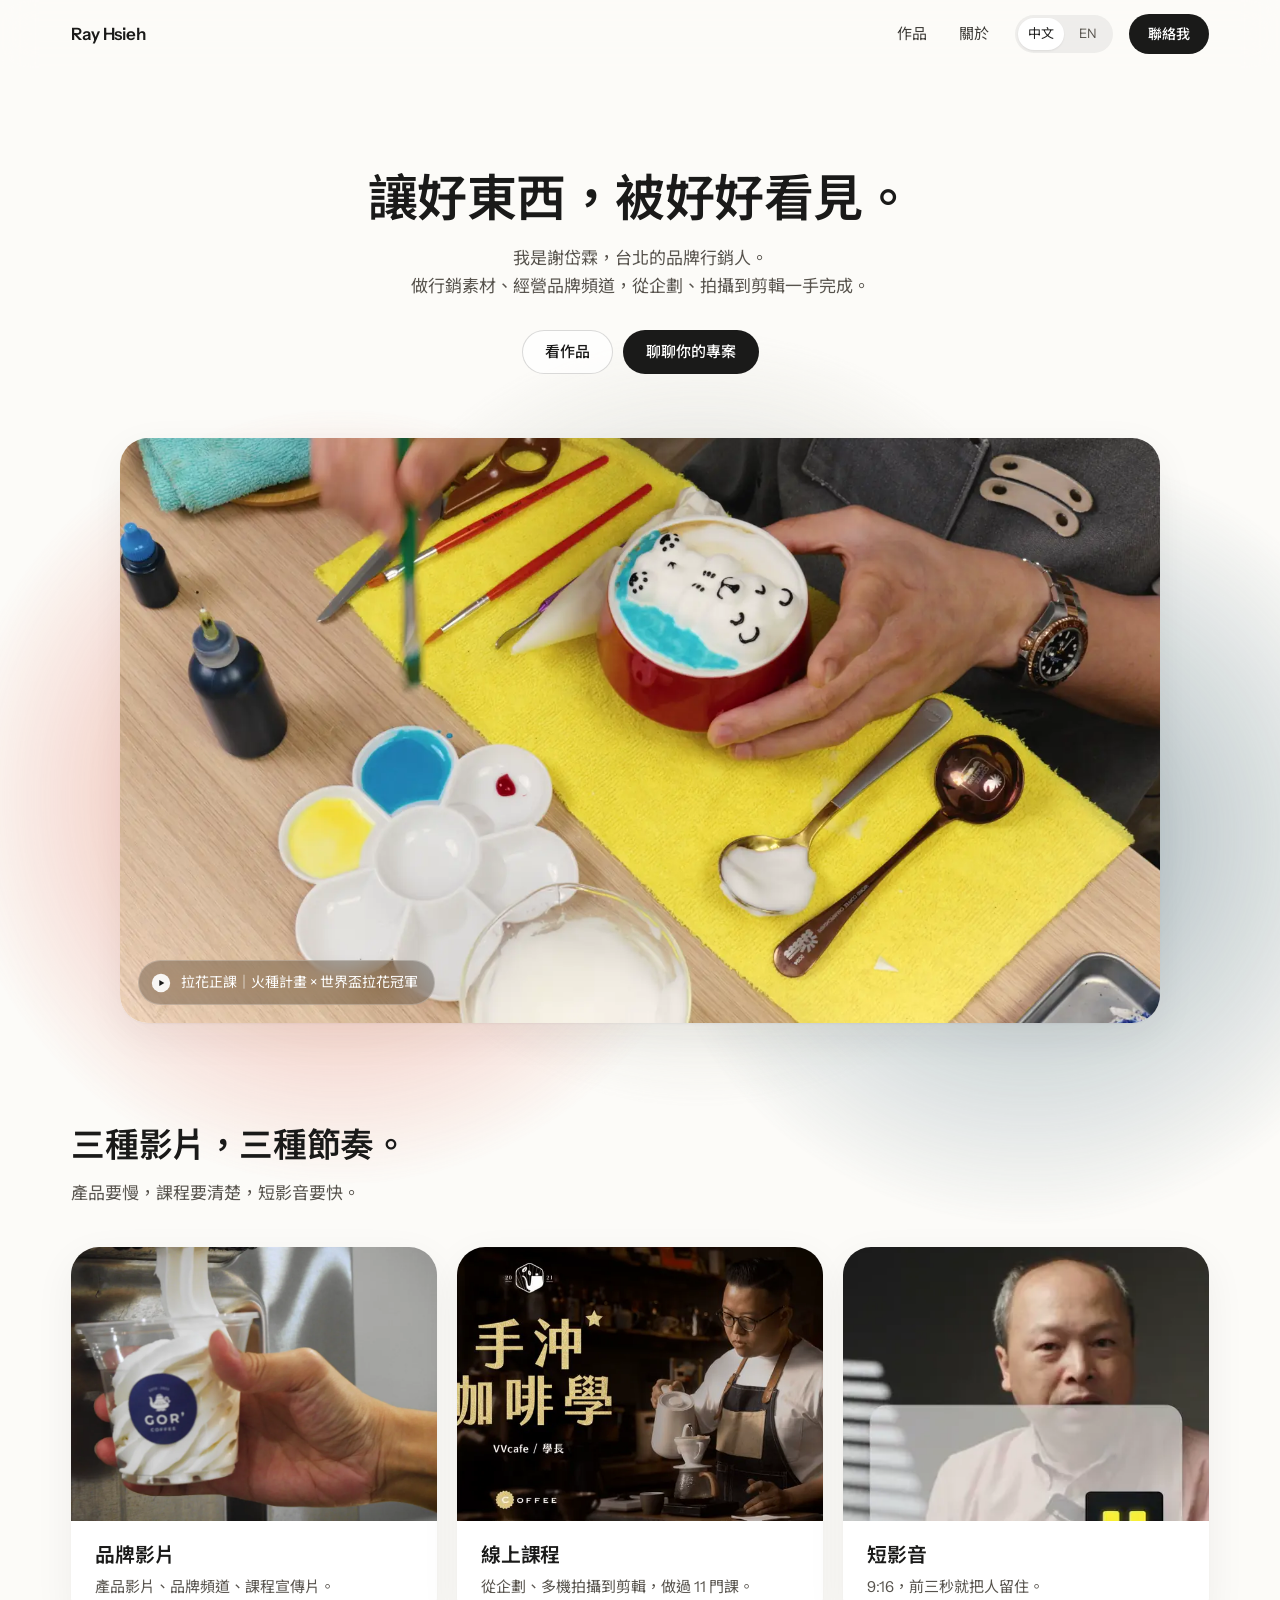
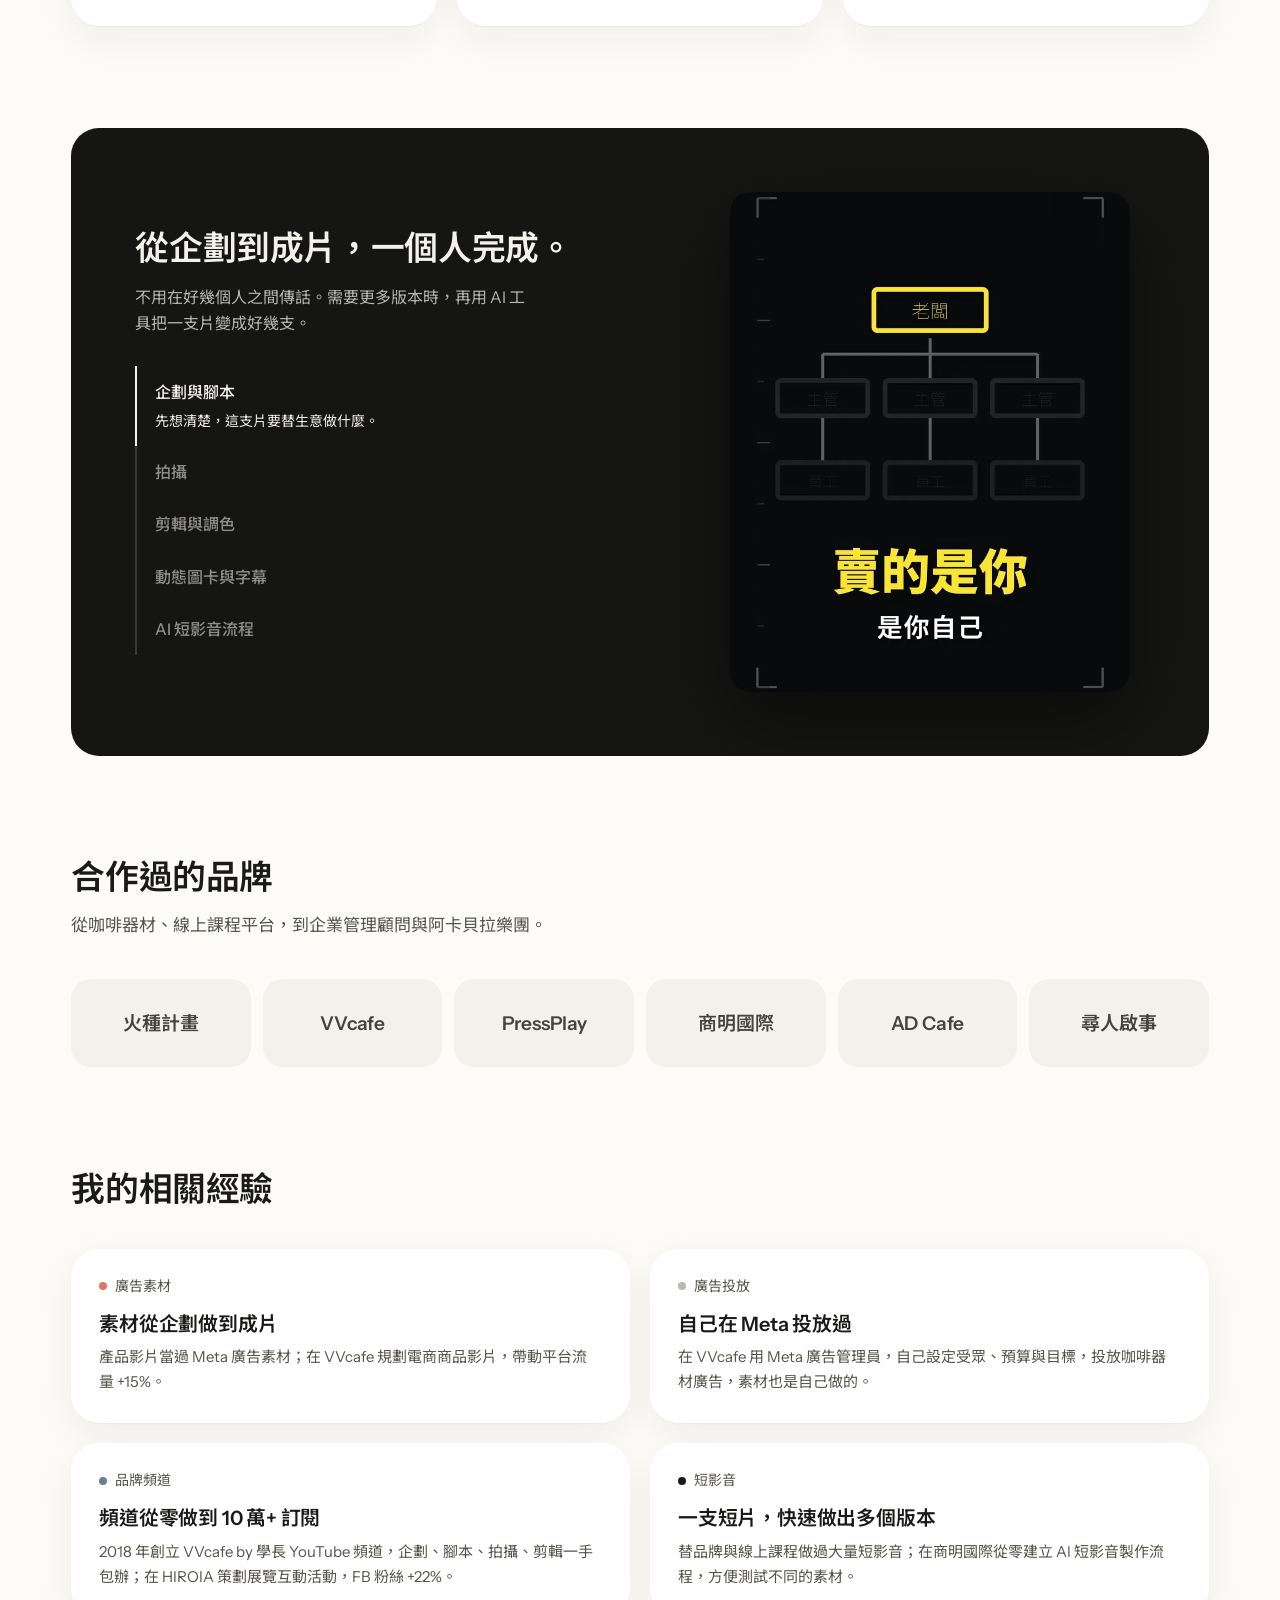
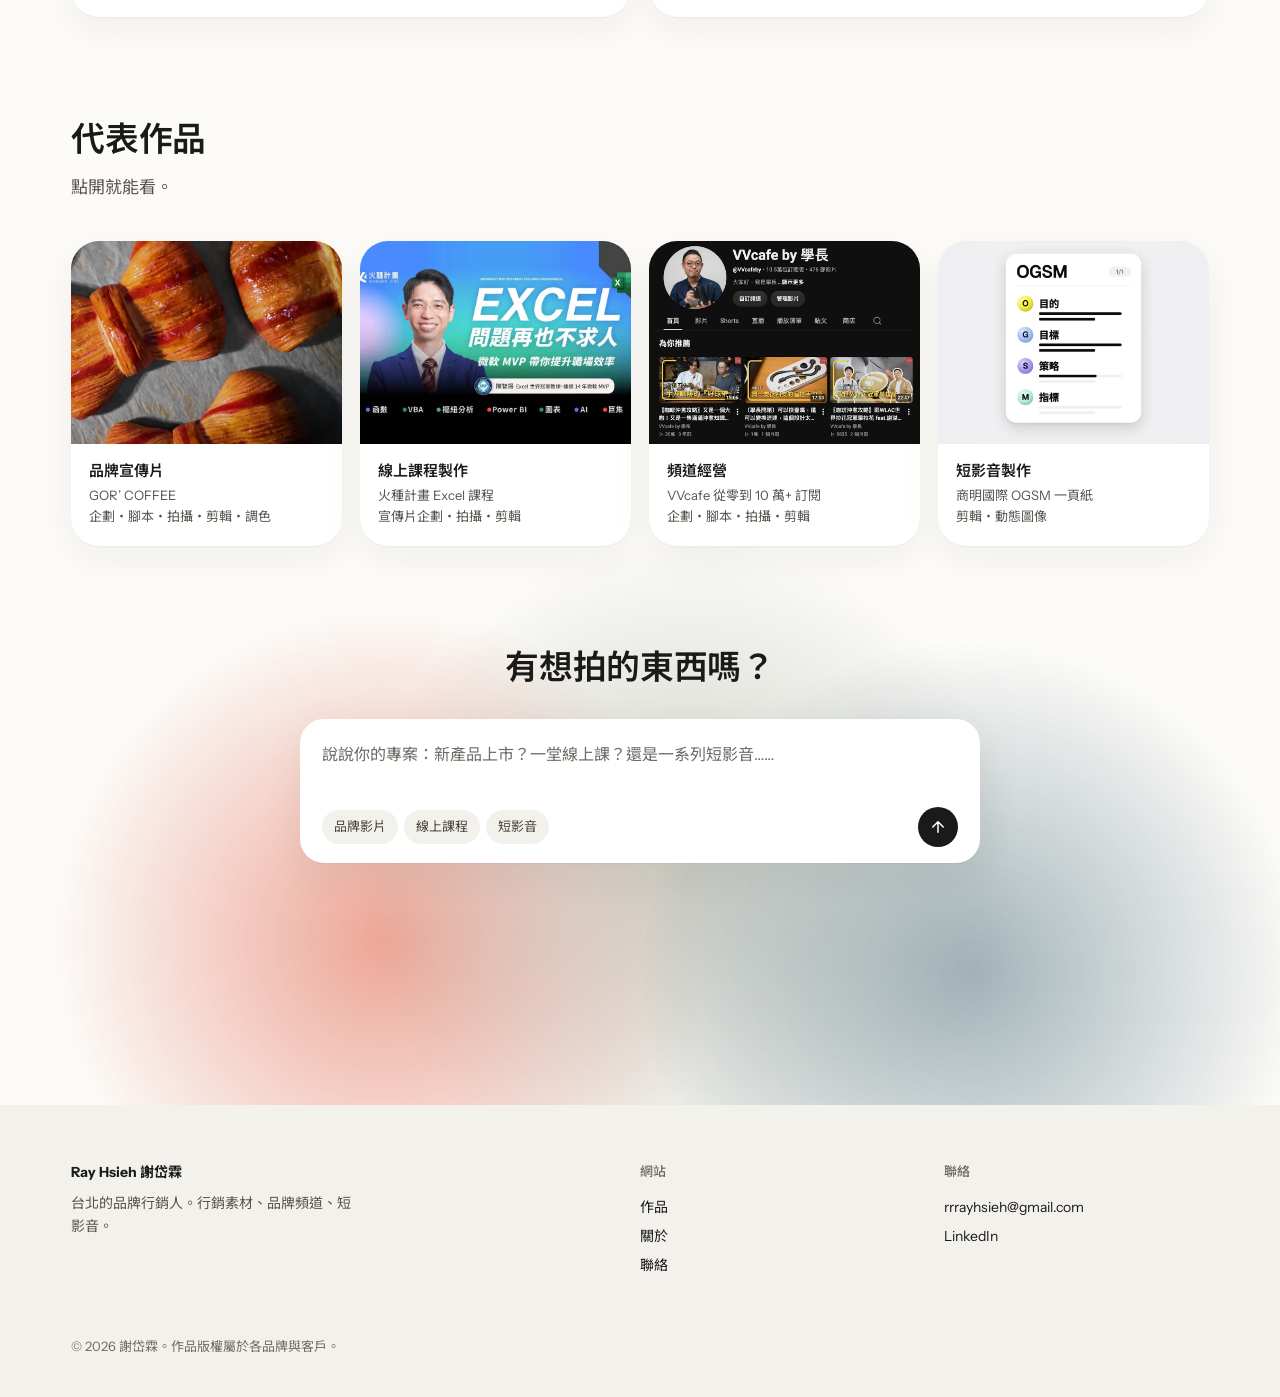
==== index.html @ f2e1e678 "作品集網站上線：首頁＋關於、作品、聯絡，中英雙語 Co-Authored-By: Claude Opus 5.5 <noreply@anthropic.com>" ====
<!doctype html>
<html lang="zh-Hant" data-lang="zh" data-title-en="Ray Hsieh | Brand marketing and short-form video" data-desc-en="Ray Hsieh, a brand marketer in Taipei: marketing content, brand channels and short-form video, from plan to final cut.">
<head>
<meta charset="utf-8">
<meta name="viewport" content="width=device-width, initial-scale=1">
<title>謝岱霖 Ray Hsieh｜品牌行銷・短影音</title>
<meta name="description" content="謝岱霖（Ray Hsieh），台北的品牌行銷人：行銷素材、品牌頻道與短影音，從企劃、拍攝到剪輯一手完成。">
<meta property="og:type" content="website">
<meta property="og:title" content="謝岱霖 Ray Hsieh｜品牌行銷・短影音">
<meta property="og:description" content="謝岱霖（Ray Hsieh），台北的品牌行銷人：行銷素材、品牌頻道與短影音，從企劃、拍攝到剪輯一手完成。">
<meta property="og:image" content="https://rrrayhsieh-debug.github.io/portfolio/assets/og.jpg">
<meta name="twitter:card" content="summary_large_image">
<meta name="theme-color" content="#fcfbf8">
<link rel="icon" href="favicon.svg" type="image/svg+xml">
<link rel="icon" href="assets/icon-64.png" type="image/png" sizes="64x64">
<link rel="apple-touch-icon" href="assets/icon-180.png">
<script>
  (function () {
    var d = document.documentElement;
    d.classList.add('js');
    try {
      var q = new URLSearchParams(location.search).get('lang');
      var l = q || localStorage.getItem('lang');
      if (l === 'en') { d.setAttribute('data-lang', 'en'); d.lang = 'en'; }
    } catch (e) {}
  })();
</script>
<link rel="preconnect" href="https://fonts.googleapis.com">
<link rel="preconnect" href="https://fonts.gstatic.com" crossorigin>
<link rel="stylesheet" href="https://fonts.googleapis.com/css2?family=Instrument+Sans:wght@400;500;600&amp;family=Noto+Sans+TC:wght@400;500;600&amp;display=swap">
<link rel="stylesheet" href="assets/css/site.css?v=2964631f">
</head>
<body>
<a class="skip" href="#main"><span data-l="zh">跳到內容</span><span data-l="en">Skip to content</span></a>
<header class="nav">
  <div class="wrap nav-in">
    <a class="logo" href="index.html" aria-current="page">Ray Hsieh</a>
    <nav class="nav-links" id="menu" aria-label="主選單" data-aria-en="Main">
      <a href="work.html"><span data-l="zh">作品</span><span data-l="en">Work</span></a>
      <a href="about.html"><span data-l="zh">關於</span><span data-l="en">About</span></a>
      <div class="lang" role="group" aria-label="語言" data-aria-en="Language">
        <button type="button" data-set-lang="zh" aria-pressed="true" lang="zh-Hant">中文</button>
        <button type="button" data-set-lang="en" aria-pressed="false" lang="en">EN</button>
      </div>
    </nav>
    <a class="btn btn-dark nav-cta" href="contact.html"><span data-l="zh">聯絡我</span><span data-l="en">Contact</span></a>
    <button class="menu-btn" type="button" aria-expanded="false" aria-controls="menu" aria-label="選單" data-aria-en="Menu" data-menu>
      <svg viewBox="0 0 24 24" aria-hidden="true"><path class="m1" d="M4 8h16"/><path class="m2" d="M4 16h16"/></svg>
    </button>
  </div>
</header>

<main id="main">
<section class="hero">
  <div class="glow" aria-hidden="true"><i></i><i></i><i></i></div>
  <div class="wrap hero-in">
    <h1 class="h1"><span data-l="zh">讓好東西，<span class="nowrap">被好好看見。</span></span><span data-l="en">Let good things be seen.</span></h1>
    <p class="lead"><span data-l="zh">我是謝岱霖，台北的品牌行銷人。<br>做行銷素材、經營品牌頻道，從企劃、拍攝到剪輯一手完成。</span><span data-l="en">I’m Ray Hsieh, a brand marketer in Taipei. <br>I make marketing content and grow brand channels, from the plan and the shoot to the final cut.</span></p>
    <div class="hero-btns">
      <a class="btn btn-line" href="work.html"><span data-l="zh">看作品</span><span data-l="en">See the work</span></a>
      <a class="btn btn-dark" href="contact.html"><span data-l="zh">聊聊你的專案</span><span data-l="en">Tell me about your project</span></a>
    </div>
    <a class="reel card" href="assets/clips/latte-main-0.mp4" data-work="latte-main" data-n="0" aria-label="播放拉花正課的片段" data-aria-en="Play a clip from the latte art course"><video muted loop playsinline preload="metadata" poster="assets/clips/latte-main-poster.webp" width="1920" height="1080" aria-hidden="true" data-autoplay><source src="assets/clips/latte-main.mp4" type="video/mp4"></video><span class="reel-chip"><svg class="play-icon" viewBox="0 0 24 24" aria-hidden="true"><circle cx="12" cy="12" r="11"/><path d="M10 8.5v7l6-3.5z"/></svg><span data-l="zh">拉花正課｜火種計畫 × 世界盃拉花冠軍</span><span data-l="en">Latte art course · Wonder Fire, with a world champion</span></span></a>
  </div>
</section>

<section class="section" aria-labelledby="rhythm-h">
  <div class="wrap">
    <div class="section-head">
      <h2 class="h2" id="rhythm-h" data-reveal><span data-l="zh">三種影片，三種節奏。</span><span data-l="en">Three kinds of film, three rhythms.</span></h2>
      <p class="lead" data-reveal><span data-l="zh">產品要慢，課程要清楚，短影音要快。</span><span data-l="en">Products need time, courses need clarity, shorts need speed.</span></p>
    </div>
    <div class="rhythms"><a class="card rhythm" href="work.html#brand" data-reveal><div class="card-pic"><img src="assets/img/gor-coffee-icecream.webp" alt="" loading="lazy" decoding="async"></div><div class="card-body"><h3 class="h3"><span data-l="zh">品牌影片</span><span data-l="en">Brand films</span></h3><p><span data-l="zh">產品影片、品牌頻道、課程宣傳片。</span><span data-l="en">Product films, brand channels, course trailers.</span></p></div></a><a class="card rhythm" href="work.html#course" data-reveal><div class="card-pic"><img src="assets/img/course-pourover-0.webp" alt="" loading="lazy" decoding="async"></div><div class="card-body"><h3 class="h3"><span data-l="zh">線上課程</span><span data-l="en">Online courses</span></h3><p><span data-l="zh">從企劃、多機拍攝到剪輯，做過 11 門課。</span><span data-l="en">From planning and multi-camera shoots to the edit: eleven courses so far.</span></p></div></a><a class="card rhythm" href="work.html#shorts" data-reveal><div class="card-pic"><img src="assets/img/bci-brand-short-1.webp" alt="" loading="lazy" decoding="async"></div><div class="card-body"><h3 class="h3"><span data-l="zh">短影音</span><span data-l="en">Shorts</span></h3><p><span data-l="zh">9:16，前三秒就把人留住。</span><span data-l="en">Vertical video that holds people in the first three seconds.</span></p></div></a></div>
  </div>
</section>

<section class="section" aria-labelledby="process-h">
  <div class="wrap">
    <div class="dark" data-reveal>
      <div class="dark-text">
        <h2 class="h2" id="process-h"><span data-l="zh"><span class="nowrap">從企劃到成片，</span><span class="nowrap">一個人完成。</span></span><span data-l="en">From plan to final cut, one person.</span></h2>
        <p><span data-l="zh">不用在好幾個人之間傳話。需要更多版本時，再用 AI 工具把一支片變成好幾支。</span><span data-l="en">No messages lost between several people. When you need more versions, AI tools turn one film into several.</span></p>
        <ol class="steps" role="list" data-steps><li><button type="button" data-step="0" aria-pressed="true"><b><span data-l="zh">企劃與腳本</span><span data-l="en">Planning and scripts</span></b><span class="step-line"><span data-l="zh">先想清楚，這支片要替生意做什麼。</span><span data-l="en">First, what this film has to do for the business.</span></span></button></li><li><button type="button" data-step="1" aria-pressed="false"><b><span data-l="zh">拍攝</span><span data-l="en">Shooting</span></b><span class="step-line"><span data-l="zh">課程正課、人物專訪到產品，都拍過。</span><span data-l="en">Course lessons, profiles and products.</span></span></button></li><li><button type="button" data-step="2" aria-pressed="false"><b><span data-l="zh">剪輯與調色</span><span data-l="en">Editing and colour</span></b><span class="step-line"><span data-l="zh">節奏跟著內容走，顏色跟著品牌走。</span><span data-l="en">The cut follows the content; the colour follows the brand.</span></span></button></li><li><button type="button" data-step="3" aria-pressed="false"><b><span data-l="zh">動態圖卡與字幕</span><span data-l="en">Motion cards and captions</span></b><span class="step-line"><span data-l="zh">抽象的觀念，用圖卡一看就懂。</span><span data-l="en">Abstract ideas, clear at a glance on a motion card.</span></span></button></li><li><button type="button" data-step="4" aria-pressed="false"><b><span data-l="zh">AI 短影音流程</span><span data-l="en">An AI short-video workflow</span></b><span class="step-line"><span data-l="zh">一支短片，快速做出好幾個版本測試。</span><span data-l="en">One short becomes several versions to test, fast.</span></span></button></li></ol>
      </div>
      <div class="step-stage"><figure class="step-pic is-on" data-step-pic="0"><img src="assets/img/bci-0827-3.webp" width="1280" height="720" alt="" loading="lazy" decoding="async"></figure><figure class="step-pic" data-step-pic="1"><img src="assets/img/wf-model-profile-2.webp" width="1280" height="720" alt="" loading="lazy" decoding="async"></figure><figure class="step-pic" data-step-pic="2"><img src="assets/img/vv-palatti-0.webp" width="1280" height="720" alt="" loading="lazy" decoding="async"></figure><figure class="step-pic" data-step-pic="3"><img src="assets/img/ziwei-main-0.webp" width="1280" height="720" alt="" loading="lazy" decoding="async"></figure><figure class="step-pic" data-step-pic="4"><video muted loop playsinline preload="none" poster="assets/img/bci-ogsm-0.webp" width="720" height="1280" aria-hidden="true"><source src="assets/clips/bci-ogsm-0.mp4" type="video/mp4"></video></figure></div>
    </div>
  </div>
</section>

<section class="section" aria-labelledby="brands-h">
  <div class="wrap">
    <div class="section-head">
      <h2 class="h2" id="brands-h" data-reveal><span data-l="zh">合作過的品牌</span><span data-l="en">Brands I’ve worked with</span></h2>
      <p class="lead" data-reveal><span data-l="zh">從咖啡器材、線上課程平台，到企業管理顧問與阿卡貝拉樂團。</span><span data-l="en">From coffee gear and online course platforms to a management consultancy and an a cappella group.</span></p>
    </div>
    <ul class="brand-grid" role="list"><li data-reveal><span data-l="zh">火種計畫</span><span data-l="en">Wonder Fire</span></li><li data-reveal><span data-l="zh">VVcafe</span><span data-l="en">VVcafe</span></li><li data-reveal><span data-l="zh">PressPlay</span><span data-l="en">PressPlay</span></li><li data-reveal><span data-l="zh">商明國際</span><span data-l="en">Biz Civilization</span></li><li data-reveal><span data-l="zh">AD Cafe</span><span data-l="en">AD Cafe</span></li><li data-reveal><span data-l="zh">尋人啟事</span><span data-l="en">The Wanted</span></li></ul>
  </div>
</section>

<section class="section" aria-labelledby="exp-h">
  <div class="wrap">
    <div class="section-head"><h2 class="h2" id="exp-h" data-reveal><span data-l="zh">我的相關經驗</span><span data-l="en">My relevant experience</span></h2></div>
    <div class="why"><div class="card why-card" data-reveal><p class="why-tag"><span data-l="zh">廣告素材</span><span data-l="en">Ad creative</span></p><div><h3 class="h3"><span data-l="zh">素材從企劃做到成片</span><span data-l="en">Creative, from plan to final cut</span></h3><p><span data-l="zh">產品影片當過 Meta 廣告素材；在 VVcafe 規劃電商商品影片，帶動平台流量 +15%。</span><span data-l="en">My product videos ran as Meta ad creative; product videos I planned for VVcafe lifted marketplace traffic 15%.</span></p></div></div><div class="card why-card" data-reveal><p class="why-tag"><span data-l="zh">廣告投放</span><span data-l="en">Paid ads</span></p><div><h3 class="h3"><span data-l="zh">自己在 Meta 投放過</span><span data-l="en">Meta ads, run myself</span></h3><p><span data-l="zh">在 VVcafe 用 Meta 廣告管理員，自己設定受眾、預算與目標，投放咖啡器材廣告，素材也是自己做的。</span><span data-l="en">At VVcafe I ran coffee-gear ads in Meta Ads Manager, setting audiences, budgets and objectives myself, with creative I made.</span></p></div></div><div class="card why-card" data-reveal><p class="why-tag"><span data-l="zh">品牌頻道</span><span data-l="en">Brand channel</span></p><div><h3 class="h3"><span data-l="zh">頻道從零做到 10 萬+ 訂閱</span><span data-l="en">A channel from zero to 100k+</span></h3><p><span data-l="zh">2018 年創立 VVcafe by 學長 YouTube 頻道，企劃、腳本、拍攝、剪輯一手包辦；在 HIROIA 策劃展覽互動活動，FB 粉絲 +22%。</span><span data-l="en">In 2018 I started the VVcafe YouTube channel and did the planning, scripts, shooting and editing; at HIROIA an exhibition campaign grew Facebook followers 22%.</span></p></div></div><div class="card why-card" data-reveal><p class="why-tag"><span data-l="zh">短影音</span><span data-l="en">Short-form</span></p><div><h3 class="h3"><span data-l="zh">一支短片，快速做出多個版本</span><span data-l="en">One short, many versions</span></h3><p><span data-l="zh">替品牌與線上課程做過大量短影音；在商明國際從零建立 AI 短影音製作流程，方便測試不同的素材。</span><span data-l="en">Short videos for brands and online courses; at Biz Civilization I built an AI short-video workflow from scratch, so different creatives are easy to test.</span></p></div></div></div>
  </div>
</section>

<section class="section" aria-labelledby="sel-h">
  <div class="wrap">
    <div class="section-head"><h2 class="h2" id="sel-h" data-reveal><span data-l="zh">代表作品</span><span data-l="en">Selected work</span></h2><p class="lead" data-reveal><span data-l="zh">點開就能看。</span><span data-l="en">Open any of them to watch.</span></p></div>
    <div class="picks"><a data-reveal class="card other" href="assets/clips/gor-coffee-0.mp4" data-work="gor-coffee" data-n="0"><div class="card-pic"><img src="assets/img/gor-coffee-pastry.webp" alt="" loading="lazy" decoding="async"></div><div class="card-body"><h3><span data-l="zh">品牌宣傳片</span><span data-l="en">Brand film</span></h3><p><span data-l="zh"><span class="nowrap">GOR’ COFFEE</span></span><span data-l="en">GOR’ COFFEE</span><br><span data-l="zh"><span class="nowrap">企劃・</span><span class="nowrap">腳本・</span><span class="nowrap">拍攝・</span><span class="nowrap">剪輯・</span><span class="nowrap">調色</span></span><span data-l="en">Planning, script, shooting, editing, colour</span></p></div></a><a class="card other" href="https://wonderfire.win/courses/excel" rel="noopener" target="_blank" data-reveal><div class="card-pic"><img src="assets/img/wf-excel-card.webp" alt="" loading="lazy" decoding="async"></div><div class="card-body"><h3><span data-l="zh">線上課程製作</span><span data-l="en">Online course production</span></h3><p><span data-l="zh"><span class="nowrap">火種計畫</span> <span class="nowrap">Excel 課程</span></span><span data-l="en">Wonder Fire’s Excel course</span><br><span data-l="zh"><span class="nowrap">宣傳片企劃・</span><span class="nowrap">拍攝・</span><span class="nowrap">剪輯</span></span><span data-l="en">Trailer: planning, shooting, editing</span></p></div></a><a class="card other" href="https://www.youtube.com/@VVcafeby" rel="noopener" target="_blank" data-reveal><div class="card-pic"><img src="assets/img/vv-channel.webp" alt="" loading="lazy" decoding="async"></div><div class="card-body"><h3><span data-l="zh">頻道經營</span><span data-l="en">Channel management</span></h3><p><span data-l="zh"><span class="nowrap">VVcafe</span> <span class="nowrap">從零到 10 萬+ 訂閱</span></span><span data-l="en">VVcafe, from zero to 100k+</span><br><span data-l="zh"><span class="nowrap">企劃・</span><span class="nowrap">腳本・</span><span class="nowrap">拍攝・</span><span class="nowrap">剪輯</span></span><span data-l="en">Planning, scripts, shooting, editing</span></p></div></a><a data-reveal class="card other" href="assets/clips/bci-ogsm-0.mp4" data-work="bci-ogsm" data-n="0"><div class="card-pic"><img src="assets/img/bci-ogsm-card.webp" alt="" loading="lazy" decoding="async"></div><div class="card-body"><h3><span data-l="zh">短影音製作</span><span data-l="en">Short-form video</span></h3><p><span data-l="zh"><span class="nowrap">商明國際</span> <span class="nowrap">OGSM 一頁紙</span></span><span data-l="en">Biz Civilization, OGSM on one page</span><br><span data-l="zh"><span class="nowrap">剪輯・</span><span class="nowrap">動態圖像</span></span><span data-l="en">Editing, motion graphics</span></p></div></a></div>
  </div>
</section>

<section class="section cta" aria-labelledby="cta-h">
  <div class="glow" aria-hidden="true"><i></i><i></i><i></i></div>
  <div class="wrap cta-in">
    <h2 class="h2" id="cta-h" data-reveal><span data-l="zh">有想拍的東西嗎？</span><span data-l="en">Got something worth filming?</span></h2>
    <div class="prompt card" data-reveal>
      <a class="prompt-text" href="contact.html"><span data-l="zh">說說你的專案：新產品上市？一堂線上課？還是一系列短影音……</span><span data-l="en">Tell me about your project: a product launch, an online course, a series of shorts…</span></a>
      <div class="prompt-row">
        <ul class="prompt-tags" role="list">
          <li><a href="contact.html?type=brand"><span data-l="zh">品牌影片</span><span data-l="en">Brand film</span></a></li>
          <li><a href="contact.html?type=course"><span data-l="zh">線上課程</span><span data-l="en">Online course</span></a></li>
          <li><a href="contact.html?type=shorts"><span data-l="zh">短影音</span><span data-l="en">Shorts</span></a></li>
        </ul>
        <a class="prompt-go" href="contact.html" aria-label="開始填寫" data-aria-en="Start"><svg viewBox="0 0 24 24" aria-hidden="true"><path d="M12 19V5M5 12l7-7 7 7"/></svg></a>
      </div>
    </div>
  </div>
</section>
</main>
<footer class="foot">
  <div class="wrap foot-in">
    <div class="foot-name"><b>Ray Hsieh 謝岱霖</b><p><span data-l="zh">台北的品牌行銷人。行銷素材、品牌頻道、短影音。</span><span data-l="en">A brand marketer in Taipei: marketing content, brand channels, short-form video.</span></p></div>
    <div><h2 class="foot-h"><span data-l="zh">網站</span><span data-l="en">Site</span></h2><ul role="list"><li><a href="work.html"><span data-l="zh">作品</span><span data-l="en">Work</span></a></li><li><a href="about.html"><span data-l="zh">關於</span><span data-l="en">About</span></a></li><li><a href="contact.html"><span data-l="zh">聯絡</span><span data-l="en">Contact</span></a></li></ul></div>
    <div><h2 class="foot-h"><span data-l="zh">聯絡</span><span data-l="en">Contact</span></h2><ul role="list"><li><a href="mailto:rrrayhsieh@gmail.com?subject=%E4%BD%9C%E5%93%81%E9%9B%86%E4%BE%86%E4%BF%A1" data-href-en="mailto:rrrayhsieh@gmail.com?subject=Portfolio%20enquiry">rrrayhsieh@gmail.com</a></li><li><a href="https://www.linkedin.com/in/tailinhsieh" rel="noopener" target="_blank">LinkedIn</a></li></ul></div>
    <p class="legal"><span data-l="zh">© 2026 謝岱霖。作品版權屬於各品牌與客戶。</span><span data-l="en">© 2026 Tai Lin (Ray) Hsieh. The works belong to their brands and clients.</span></p>
  </div>
</footer>
<dialog class="player" id="player" aria-labelledby="player-title">
  <div class="player-stage" data-stage></div>
  <div class="player-meta">
    <h2 id="player-title" data-title></h2>
    <p class="muted" data-sub></p>
    <div class="player-actions">
      <a class="btn btn-line" data-out rel="noopener" target="_blank" hidden></a>
      <button type="button" class="btn btn-line" data-close autofocus><span data-l="zh">關閉</span><span data-l="en">Close</span></button>
      <a class="btn btn-dark" data-ask href="contact.html"><span data-l="zh">我也想做一支</span><span data-l="en">I want one like this</span></a>
    </div>
  </div>
</dialog>
<script src="assets/js/works.js?v=2b1dd5af" defer></script>
<script src="assets/js/site.js?v=4b51cf04" defer></script>
</body>
</html>
---- assets/css/site.css ----
/* Ray Hsieh portfolio, v4. Simple and modern after lovable.dev: one sans on a warm white ground, big rounded
   cards, black pill buttons, a light glass bar, and one glow of colour taken from the work itself. */

:root {
  --bg: #fcfbf8;
  --surface: #f3f1ec;
  --card: #ffffff;
  --ink: #1a1a19;
  --muted: #57534d;
  --soft: #6f6a64;   /* 4.7:1 or more on every light ground it sits on */
  --line: rgba(26, 26, 25, 0.1);
  --dark: #151514;
  --on-dark: #f3f1ec;
  --sand: #efe6d6;
  --sky: #dfe8f1;
  --go: #2f9e63;

  --sans: "Instrument Sans", "Noto Sans TC", "PingFang TC", "Microsoft JhengHei", system-ui, sans-serif;
  --step-small: 0.875rem;                                   /* 14 */
  --step-body: 1rem;                                        /* 16 */
  --step-lead: clamp(1rem, 0.96rem + 0.2vw, 1.0625rem);     /* 16–17 */
  --step-h3: clamp(1.0625rem, 1rem + 0.3vw, 1.25rem);       /* 17–20 */
  --step-h2: clamp(1.5rem, 1.15rem + 1.2vw, 2.125rem);      /* 24–34 */
  --step-h1: clamp(2rem, 1.35rem + 2.3vw, 3.125rem);        /* 32–50 */
  --step-num: clamp(1.375rem, 1.05rem + 0.9vw, 1.875rem);   /* 22–30, the big figures */
  --section: clamp(80px, 8vw, 128px);
  --c1: #e4745e;  /* the glow: coral, sage, slate */
  --c2: #b6b9ae;
  --c3: #66828e;

  --r-lg: 28px;
  --r-md: 20px;
  --r-sm: 14px;
  --m: clamp(16px, 4vw, 56px);
  --w: 1240px;
  --shadow: 0 1px 2px rgba(26, 26, 25, 0.04), 0 12px 40px rgba(26, 26, 25, 0.06);
  --ease: cubic-bezier(0.2, 0.7, 0.2, 1);
}

*, *::before, *::after { box-sizing: border-box; }
html { -webkit-text-size-adjust: 100%; scroll-padding-top: 84px; }
body {
  margin: 0; overflow-x: clip; background: var(--bg); color: var(--ink);
  font-family: var(--sans); font-size: var(--step-body); line-height: 1.65; -webkit-font-smoothing: antialiased;
}
img, video { display: block; max-width: 100%; height: auto; }
a { color: inherit; text-decoration: none; }
button { font: inherit; color: inherit; }
h1, h2, h3, p, figure, dl, dd { margin: 0; }
h1, h2, h3 { text-wrap: balance; }
p, li, dd { text-wrap: pretty; }
ul, ol { margin: 0; padding: 0; }
ul[role="list"], ol[role="list"] { list-style: none; }

html[data-lang="zh"] [data-l="en"],
html[data-lang="en"] [data-l="zh"] { display: none !important; }

:focus-visible { outline: 3px solid rgba(26, 26, 25, 0.35); outline-offset: 3px; }
::selection { background: var(--ink); color: #fff; }
.vh {
  position: absolute !important; width: 1px; height: 1px; overflow: hidden; /* taste-skill-ignore: visually hidden text, not a rule */
  clip: rect(0 0 0 0); clip-path: inset(50%); white-space: nowrap;
}
.skip { position: absolute; left: -9999px; top: 10px; z-index: 50; padding: 10px 16px; border-radius: 999px; background: var(--ink); color: #fff; }
.skip:focus { left: var(--m); }
.nowrap { white-space: nowrap; }
.muted { color: var(--muted); }
.wrap { max-width: var(--w); margin: 0 auto; padding: 0 var(--m); }
[hidden] { display: none !important; }

/* ---------- buttons and pills ---------- */
.btn {
  display: inline-flex; align-items: center; justify-content: center; gap: 8px; min-height: 44px; padding: 0 22px;
  border: 1px solid transparent; border-radius: 999px; font-size: 15px; font-weight: 500; line-height: 1.2; cursor: pointer;
  transition: background-color 0.2s, border-color 0.2s, transform 0.15s;
}
.btn:active { transform: scale(0.97); }
.btn svg { width: 16px; height: 16px; flex: none; fill: none; stroke: currentColor; stroke-width: 2; stroke-linecap: round; stroke-linejoin: round; }
.btn-dark { background: var(--ink); color: #fff; }
.btn-dark:hover { background: #3a3936; }
.btn-line { background: rgba(255, 255, 255, 0.7); border-color: rgba(26, 26, 25, 0.16); }
.btn-line:hover { border-color: rgba(26, 26, 25, 0.45); }
.play-icon { width: 20px; height: 20px; flex: none; }
.play-icon circle { fill: currentColor; }
.play-icon path { fill: var(--card); stroke: none; }
.btn-dark .play-icon path { fill: var(--ink); }
.pill { display: inline-flex; align-items: center; padding: 6px 14px; border-radius: 999px; background: rgba(255, 255, 255, 0.75); border: 1px solid var(--line); font-size: var(--step-small); color: #3d3b37; }

/* ---------- the bar: a light glass strip that stays ---------- */
.nav { position: sticky; top: 0; z-index: 30; background: rgba(252, 251, 248, 0.72); -webkit-backdrop-filter: blur(16px) saturate(140%); backdrop-filter: blur(16px) saturate(140%); }
.nav-in { display: flex; align-items: center; gap: 8px; height: 68px; }
.logo { display: flex; align-items: center; margin-right: auto; font-weight: 600; font-size: 17px; letter-spacing: -0.01em; }
.nav-links { display: flex; align-items: center; gap: 4px; font-size: 15px; }
.nav-links > a { padding: 8px 14px; border-radius: 999px; color: #3d3b37; transition: background-color 0.2s; }
.nav-links > a:hover, .nav-links > a[aria-current="page"] { background: rgba(26, 26, 25, 0.06); }
.lang { display: inline-flex; gap: 2px; margin: 0 8px; padding: 3px; border-radius: 999px; background: rgba(26, 26, 25, 0.06); }
.lang button { min-width: 44px; min-height: 32px; padding: 0 10px; border: 0; border-radius: 999px; background: transparent; color: var(--muted); font-size: 13px; cursor: pointer; transition: background-color 0.2s, color 0.2s; }
html[data-lang="zh"] .lang [data-set-lang="zh"],
html[data-lang="en"] .lang [data-set-lang="en"] { background: #fff; color: var(--ink); box-shadow: 0 1px 2px rgba(0, 0, 0, 0.08); } /* taste-skill-ignore: brief (lovable.dev look) asks for soft floating white cards */
.nav-cta { min-height: 40px; padding: 0 18px; font-size: 14px; }
.menu-btn { display: none; width: 44px; height: 44px; border: 0; border-radius: 50%; background: rgba(26, 26, 25, 0.06); cursor: pointer; place-items: center; }
.menu-btn svg { width: 20px; height: 20px; fill: none; stroke: currentColor; stroke-width: 2; stroke-linecap: round; }
.menu-btn path { transition: transform 0.25s var(--ease); transform-origin: 12px 12px; }
html.menu-open .menu-btn .m1 { transform: translateY(4px) rotate(45deg); }
html.menu-open .menu-btn .m2 { transform: translateY(-4px) rotate(-45deg); }

/* ---------- the glow: three soft colours drifting slowly behind the picture ---------- */
.glow { position: absolute; z-index: -1; left: 50%; top: 300px; width: min(1500px, 125%); aspect-ratio: 16 / 7; transform: translateX(-50%); pointer-events: none; }
.glow i { position: absolute; width: 52%; aspect-ratio: 1; border-radius: 50%; opacity: 0.7; animation: 24s ease-in-out infinite alternate; will-change: transform; }
.glow i:nth-child(1) { left: 4%; top: 6%; background: radial-gradient(closest-side, rgba(228, 116, 94, 0.9), rgba(228, 116, 94, 0)); animation-name: drift-a; } /* taste-skill-ignore: owner asked for a flowing glow in these three colours */
.glow i:nth-child(2) { left: 28%; top: -6%; background: radial-gradient(closest-side, rgba(182, 185, 174, 0.95), rgba(182, 185, 174, 0)); animation-name: drift-b; animation-duration: 29s; } /* taste-skill-ignore: owner asked for a flowing glow in these three colours */
.glow i:nth-child(3) { left: 50%; top: 12%; background: radial-gradient(closest-side, rgba(102, 130, 142, 0.85), rgba(102, 130, 142, 0)); animation-name: drift-c; animation-duration: 21s; } /* taste-skill-ignore: owner asked for a flowing glow in these three colours */
@keyframes drift-a { 0% { transform: translate(0, 0) scale(1); } 50% { transform: translate(14%, 10%) scale(1.12); } 100% { transform: translate(26%, -6%) scale(0.95); } }
@keyframes drift-b { 0% { transform: translate(0, 0) scale(1.08); } 50% { transform: translate(-16%, 14%) scale(0.92); } 100% { transform: translate(10%, 8%) scale(1.15); } }
@keyframes drift-c { 0% { transform: translate(0, 0) scale(0.95); } 50% { transform: translate(-22%, -8%) scale(1.18); } 100% { transform: translate(-8%, 12%) scale(1); } }
/* a glow behind a picture or a form on one side, never behind running text */
.hero, .cta, .intro, .top, .contact { overflow-x: clip; }
.glow.side { left: auto; right: -14%; top: -40px; width: 72%; transform: none; }

/* ---------- type and rhythm ---------- */
.h1 { font-size: var(--step-h1); font-weight: 600; line-height: 1.12; letter-spacing: -0.03em; }
.h2 { font-size: var(--step-h2); font-weight: 600; line-height: 1.15; letter-spacing: -0.025em; }
.h3 { font-size: var(--step-h3); font-weight: 600; line-height: 1.3; letter-spacing: -0.01em; }
html[data-lang="zh"] .h1, html[data-lang="zh"] .h2 { letter-spacing: -0.01em; }
.lead { font-size: var(--step-lead); color: var(--muted); }
.section { padding-top: var(--section); }
.section-head { max-width: 640px; margin-bottom: 40px; }
.section-head .lead { margin-top: 14px; }

/* ---------- cards ---------- */
.card { display: block; background: var(--card); border-radius: var(--r-lg); box-shadow: var(--shadow); overflow: hidden; } /* taste-skill-ignore: brief (lovable.dev look) asks for soft floating white cards */
.card-pic { aspect-ratio: 16 / 10; overflow: hidden; background: var(--surface); }
.card-pic img { width: 100%; height: 100%; object-fit: cover; transition: transform 0.9s var(--ease); }
a.card:hover .card-pic img { transform: scale(1.04); }
.card-body { padding: 22px 24px 26px; }
.card-body p { margin-top: 6px; color: var(--muted); font-size: 15px; }

/* ================================================================ home */
.hero { position: relative; padding-top: clamp(64px, 8vw, 110px); }
.hero-in { display: flex; flex-direction: column; align-items: center; text-align: center; }
.hero .lead { margin-top: 18px; }
.hero-btns { display: flex; flex-wrap: wrap; justify-content: center; gap: 10px; margin-top: 30px; }
.reel { position: relative; width: min(1040px, 100%); margin-top: clamp(40px, 5vw, 64px); aspect-ratio: 16 / 9; }
.reel video { width: 100%; height: 100%; object-fit: cover; transform: scale(1.2); transform-origin: 72% 78%; transition: transform 1.2s var(--ease); }
.reel:hover video { transform: scale(1.23); }
.reel-chip {
  position: absolute; left: 18px; bottom: 18px; display: inline-flex; align-items: center; gap: 10px; padding: 10px 16px 10px 12px;
  border-radius: 999px; font-size: var(--step-small); color: #fff; text-align: left;
  background: rgba(20, 20, 19, 0.3); -webkit-backdrop-filter: blur(14px) saturate(140%); backdrop-filter: blur(14px) saturate(140%);
  border: 1px solid rgba(255, 255, 255, 0.25);
}
.reel-chip .play-icon circle { fill: rgba(255, 255, 255, 0.92); }
.reel-chip .play-icon path { fill: var(--ink); }

.rhythms { display: grid; grid-template-columns: repeat(3, minmax(0, 1fr)); gap: 20px; }
.rhythm .card-pic { aspect-ratio: 4 / 3; }
.rhythm:nth-child(3) .card-pic img { object-position: 50% 21.6%; }

.dark { display: grid; grid-template-columns: 6fr 5fr; gap: clamp(32px, 5vw, 72px); align-items: center; padding: clamp(28px, 5vw, 64px); border-radius: var(--r-lg); background: var(--dark); color: var(--on-dark); overflow: hidden; }
.dark-text > p { margin-top: 16px; max-width: 36ch; color: rgba(243, 241, 236, 0.72); }
.steps { margin-top: 30px; }
.steps button {
  display: block; width: 100%; padding: 13px 0 13px 18px; border: 0; border-left: 2px solid rgba(243, 241, 236, 0.16);
  background: none; color: rgba(243, 241, 236, 0.55); text-align: left; cursor: pointer; transition: color 0.3s, border-color 0.3s;
}
.steps button:hover { color: rgba(243, 241, 236, 0.85); }
.steps button[aria-pressed="true"] { border-color: var(--on-dark); color: var(--on-dark); }
.steps b { font-weight: 500; }
.step-line { display: block; max-height: 0; overflow: hidden; opacity: 0; font-size: var(--step-small); transition: max-height 0.4s var(--ease), opacity 0.4s, margin 0.4s; }
.steps [aria-pressed="true"] .step-line { max-height: 4.5em; opacity: 1; margin-top: 4px; }
html:not(.js) .step-line { max-height: none; opacity: 1; margin-top: 4px; }
.step-stage { position: relative; justify-self: center; width: 100%; max-width: 400px; aspect-ratio: 4 / 5; border-radius: var(--r-md); overflow: hidden; background: #262624; box-shadow: 0 30px 80px rgba(0, 0, 0, 0.45); } /* taste-skill-ignore: brief (lovable.dev look) asks for soft floating white cards */
.step-pic { position: absolute; inset: 0; opacity: 0; transition: opacity 0.5s var(--ease); }
.step-pic.is-on { opacity: 1; }
.step-pic img, .step-pic video { width: 100%; height: 100%; object-fit: cover; }

.brand-grid { display: grid; grid-template-columns: repeat(6, minmax(0, 1fr)); gap: 12px; }
.brand-grid li { display: grid; place-items: center; height: 88px; border-radius: var(--r-md); background: var(--surface); font-weight: 600; font-size: 19px; color: #46433e; letter-spacing: -0.01em; text-align: center; }

.cta { position: relative; padding-bottom: 140px; }
.cta .glow { top: 6%; width: 100%; }
.cta-in { display: flex; flex-direction: column; align-items: center; text-align: center; }
.prompt { width: min(680px, 100%); margin-top: 32px; padding: 22px 22px 16px; border-radius: 24px; text-align: left; transition: box-shadow 0.3s; } /* taste-skill-ignore: brief (lovable.dev look) asks for soft floating white cards */
.prompt:hover { box-shadow: 0 1px 2px rgba(0, 0, 0, 0.04), 0 20px 60px rgba(26, 26, 25, 0.12); } /* taste-skill-ignore: brief (lovable.dev look) asks for soft floating white cards */
.prompt-text { display: block; min-height: 56px; color: var(--soft); }
.prompt-text:hover { color: var(--muted); }
.prompt-row { display: flex; align-items: center; justify-content: space-between; gap: 12px; margin-top: 10px; }
.prompt-tags { display: flex; flex-wrap: wrap; gap: 6px; }
.prompt-tags a { display: inline-block; padding: 6px 12px; border-radius: 999px; background: var(--surface); font-size: 13px; color: #46433e; transition: background-color 0.2s; }
.prompt-tags a:hover { background: #e8e5de; }
.prompt-go { display: grid; place-items: center; flex: none; width: 40px; height: 40px; border-radius: 50%; background: var(--ink); transition: background-color 0.2s; }
.prompt-go:hover { background: #3a3936; }
.prompt-go svg { width: 18px; height: 18px; fill: none; stroke: #fff; stroke-width: 2; stroke-linecap: round; stroke-linejoin: round; }

/* ================================================================ about */
.intro { position: relative; padding-top: clamp(56px, 7vw, 96px); }
.intro-in { display: grid; grid-template-columns: 7fr 5fr; gap: clamp(32px, 6vw, 96px); align-items: center; }
.intro .lead { margin-top: 20px; max-width: 34em; }
.chips-row, .intro-tags { display: flex; flex-wrap: wrap; gap: 8px; margin-top: 28px; }
.intro-pic { aspect-ratio: 4 / 5; border-radius: var(--r-lg); overflow: hidden; background: var(--surface); }
/* the studio clip: without script it sits in the middle; with script it follows Ray (data-track in site.js) */
.intro-pic video { width: 100%; height: 100%; object-fit: cover; object-position: 50% 50%; }

.why { display: grid; grid-template-columns: repeat(2, minmax(0, 1fr)); gap: 20px; }
.why-card { display: flex; flex-direction: column; gap: 14px; padding: 26px 28px 28px; }
.why-card p:last-child { margin-top: 8px; color: var(--muted); font-size: 15px; }
.why-tag { display: inline-flex; align-items: center; gap: 8px; font-size: var(--step-small); color: var(--muted); }
.why-tag::before { content: ""; width: 8px; height: 8px; border-radius: 50%; background: var(--c1); }
.why-card:nth-child(2) .why-tag::before { background: var(--c2); }
.why-card:nth-child(3) .why-tag::before { background: var(--c3); }
.why-card:nth-child(4) .why-tag::before { background: var(--ink); }
.why-card.has-pic { padding: 0; gap: 0; }
.why-card.has-pic .card-pic { aspect-ratio: 16 / 9; }
.why-body { display: flex; flex-direction: column; gap: 8px; padding: 22px 26px 26px; }
.why-body p:last-child { margin-top: 0; color: var(--muted); font-size: 15px; }

.figures { display: grid; grid-template-columns: repeat(5, minmax(0, 1fr)); gap: 1px; background: var(--line); border-radius: var(--r-lg); overflow: hidden; box-shadow: var(--shadow); } /* taste-skill-ignore: brief (lovable.dev look) asks for soft floating white cards */
.figures > div { display: flex; flex-direction: column-reverse; justify-content: flex-end; gap: 8px; padding: 28px 24px; background: var(--card); }
.figures dd { font-size: var(--step-num); font-weight: 600; letter-spacing: -0.03em; line-height: 1.1; white-space: nowrap; }
.figures dd small { font-size: 0.55em; margin-left: 2px; letter-spacing: 0; }
.figures dt { font-size: var(--step-small); color: var(--muted); }

.cv { display: grid; grid-template-columns: 7fr 5fr; gap: clamp(32px, 6vw, 96px); }
.jobs li { display: grid; grid-template-columns: 10rem 1fr; gap: 16px; padding: 14px 0; } /* taste-skill-ignore: rows of a table of jobs */
.jobs .when { padding-top: 2px; font-size: var(--step-small); color: var(--soft); font-variant-numeric: tabular-nums; }
.jobs b { font-weight: 600; }
.jobs div > span { display: block; color: var(--muted); font-size: 15px; }
.facts-h { margin: 0 0 8px; font-size: 13px; font-weight: 500; color: var(--soft); }
.facts p { margin-bottom: 26px; }
.tools { display: flex; flex-wrap: wrap; gap: 8px; margin-bottom: 30px; }
.tools li { padding: 6px 14px; border-radius: 999px; background: var(--surface); font-size: var(--step-small); }
.next { padding-top: var(--section); }
.next-card { display: flex; align-items: center; justify-content: space-between; gap: 24px; padding: clamp(28px, 5vw, 56px); }

/* ================================================================ application */
.apply-btns { justify-content: flex-start; }
.picks { display: grid; grid-template-columns: repeat(4, minmax(0, 1fr)); gap: 18px; }
.picks .card-pic { aspect-ratio: 4 / 3; }
.picks .card-body { padding: 16px 18px 20px; }
.picks h3 { font-size: var(--step-body); font-weight: 600; line-height: 1.4; }
.picks p { margin-top: 4px; font-size: 13px; color: var(--muted); }

/* ================================================================ work */
.top { position: relative; padding-top: clamp(56px, 7vw, 96px); }
.top .lead { margin-top: 16px; max-width: 36em; }
.filters { display: flex; flex-wrap: wrap; gap: 8px; margin-top: 30px; }
.filters button { min-height: 40px; padding: 0 18px; border: 1px solid rgba(26, 26, 25, 0.16); border-radius: 999px; background: rgba(255, 255, 255, 0.75); font-size: var(--step-small); cursor: pointer; transition: background-color 0.2s, color 0.2s, border-color 0.2s; }
.filters button:hover { border-color: rgba(26, 26, 25, 0.45); }
.filters button[aria-pressed="true"] { background: var(--ink); border-color: var(--ink); color: #fff; }
html:not(.js) .filters { display: none; }

.cases { display: grid; grid-template-columns: repeat(2, minmax(0, 1fr)); gap: 24px; margin-top: 48px; }
.case { display: flex; flex-direction: column; }
.case-media { position: relative; display: block; aspect-ratio: 16 / 9; overflow: hidden; background: var(--surface); }
.case-media img { position: absolute; inset: 0; width: 100%; height: 100%; object-fit: cover; transform: scale(var(--z, 1)); transition: transform 0.9s var(--ease); }
.case:hover .case-media img { transform: scale(calc(var(--z, 1) * 1.03)); }
.case-media.tall { display: flex; align-items: center; justify-content: center; gap: 12px; padding: 18px; background: #e7e4dd; }
.case-media.tall img { position: static; width: auto; height: 100%; aspect-ratio: 9 / 16; border-radius: var(--r-sm); }
.case:hover .case-media.tall img { transform: none; }
.case-text { flex: 1; display: flex; flex-direction: column; align-items: flex-start; padding: 24px 26px 26px; }
.metrics { display: flex; flex-wrap: wrap; gap: 10px 26px; margin-top: 16px; }
.metrics > div { display: flex; flex-direction: column-reverse; }
.metrics dd { font-size: var(--step-num); font-weight: 600; letter-spacing: -0.03em; line-height: 1.1; white-space: nowrap; }
.metrics dt { font-size: 13px; color: var(--muted); }
.case-facts { display: grid; gap: 10px; margin: 18px 0 24px; }
.case-facts > div { display: grid; grid-template-columns: 5em 1fr; gap: 12px; font-size: 15px; }
html[data-lang="en"] .case-facts > div { grid-template-columns: 5.5em 1fr; }
.case-facts dt { color: var(--soft); }
.case-facts dd { color: #3d3b37; }
.case-text .btn { margin-top: auto; }

.more { padding-top: clamp(80px, 8vw, 120px); }
.more-grid { display: grid; grid-template-columns: repeat(4, minmax(0, 1fr)); gap: 18px; }
.other .card-body { padding: 16px 18px 18px; }
.other h3 { font-size: 15px; font-weight: 600; line-height: 1.4; }
.other p { margin-top: 4px; font-size: 13px; }

/* ================================================================ contact */
.contact { position: relative; padding-top: clamp(56px, 7vw, 96px); }
.contact-in { display: grid; grid-template-columns: 5fr 7fr; gap: clamp(32px, 6vw, 88px); align-items: start; }
.contact .lead { margin-top: 18px; }
.direct { display: grid; gap: 12px; margin-top: 36px; }
.direct a { display: flex; align-items: center; justify-content: space-between; gap: 12px; padding: 16px 22px; border: 1px solid var(--line); border-radius: var(--r-md); background: rgba(255, 255, 255, 0.75); overflow-wrap: anywhere; transition: border-color 0.2s; }
.direct a:hover { border-color: rgba(26, 26, 25, 0.35); }
.direct small { display: block; font-size: 13px; color: var(--soft); }
.direct svg { width: 18px; height: 18px; flex: none; fill: none; stroke: currentColor; stroke-width: 2; stroke-linecap: round; stroke-linejoin: round; }
.ways-grid { display: grid; grid-template-columns: repeat(4, minmax(0, 1fr)); gap: 18px; }
.ways-grid .card-body { padding: 18px 22px 22px; }
/* the cards of one row share one height, however their titles wrap */
.ways-grid > li { display: flex; }
.ways-grid > li > .card { flex: 1; }

.form { display: grid; gap: 22px; padding: clamp(24px, 3.4vw, 40px); }
.row2 { display: grid; grid-template-columns: 1fr 1fr; gap: 16px; }
fieldset { min-width: 0; margin: 0; padding: 0; border: 0; }
.field label:not(.chips label), .field legend { display: block; margin-bottom: 8px; padding: 0; font-size: 15px; font-weight: 500; }
.field small { margin-left: 8px; font-weight: 400; font-size: 13px; color: var(--soft); }
.field input[type="text"], .field input[type="email"], .field textarea {
  width: 100%; padding: 12px 14px; border: 1px solid rgba(26, 26, 25, 0.16); border-radius: var(--r-sm); background: #fff;
  color: var(--ink); font: inherit; font-size: 16px; transition: border-color 0.2s, box-shadow 0.2s; /* taste-skill-ignore: brief (lovable.dev look) asks for soft floating white cards */
}
.field textarea { min-height: 128px; resize: vertical; }
.field input::placeholder, .field textarea::placeholder { color: #8f8a82; }
.field input:focus, .field textarea:focus { outline: none; border-color: var(--ink); box-shadow: 0 0 0 3px rgba(26, 26, 25, 0.1); } /* taste-skill-ignore: brief (lovable.dev look) asks for soft floating white cards */
.field [aria-invalid="true"] { border-color: #b3261e; }
.chips { display: flex; flex-wrap: wrap; gap: 8px; }
.chips label { position: relative; }
.chips input { position: absolute; inset: 0; opacity: 0; cursor: pointer; margin: 0; }
/* one pill per choice: only the label's own span, never the language spans inside it */
.chips label > span { display: inline-block; min-height: 40px; padding: 9px 16px; border: 1px solid rgba(26, 26, 25, 0.16); border-radius: 999px; font-size: 14px; line-height: 1.5; transition: background-color 0.2s, color 0.2s, border-color 0.2s; }
.chips label:hover > span { border-color: rgba(26, 26, 25, 0.45); }
.chips input:checked + span { background: var(--ink); border-color: var(--ink); color: #fff; }
.chips input:focus-visible + span { outline: 3px solid rgba(26, 26, 25, 0.35); outline-offset: 2px; }
.form-error { padding: 12px 16px; border-radius: var(--r-sm); background: #fbeaea; color: #8c1d18; font-size: 15px; }
.send { display: flex; align-items: center; justify-content: space-between; flex-wrap: wrap; gap: 12px 20px; }
.send-note { font-size: 13px; color: var(--soft); }
.form [data-mode] { display: none; }
.form[data-mode="google"] [data-mode="google"], .form[data-mode="mail"] [data-mode="mail"] { display: inline; }
.sent { padding: 24px; border-radius: var(--r-md); background: var(--surface); }
.sent p { margin-top: 6px; color: var(--muted); }

/* ================================================================ footer */
.foot { margin-top: var(--section); padding: 56px 0 40px; background: var(--surface); font-size: var(--step-small); }
.foot-in { display: grid; grid-template-columns: 2fr 1fr 1fr; gap: 40px; }
.foot-name p { margin-top: 8px; max-width: 32ch; color: var(--muted); }
.foot-h { margin: 0 0 10px; font-size: 13px; font-weight: 500; color: var(--soft); }
.foot li { padding: 3px 0; }
.foot li a:hover { text-decoration: underline; text-underline-offset: 3px; }
.legal { grid-column: 1 / -1; margin-top: 16px; font-size: 13px; color: var(--soft); }

/* ================================================================ player */
.player { width: min(1100px, 94vw); max-width: none; max-height: 94vh; padding: 0; border: 0; border-radius: 24px; background: var(--card); color: var(--ink); overflow: auto; box-shadow: 0 40px 120px rgba(0, 0, 0, 0.35); } /* taste-skill-ignore: brief (lovable.dev look) asks for soft floating white cards */
.player[data-f="t"] { width: min(460px, 94vw); }
.player::backdrop { background: rgba(21, 21, 20, 0.6); -webkit-backdrop-filter: blur(8px); backdrop-filter: blur(8px); }
.player-stage { aspect-ratio: 16 / 9; background: #000; }
.player[data-f="t"] .player-stage { aspect-ratio: 9 / 16; max-height: 70vh; margin-inline: auto; }
.player-stage :is(iframe, video, img) { display: block; width: 100%; height: 100%; border: 0; object-fit: contain; background: #000; }
.player[data-k="still"] .player-stage { display: grid; place-items: center; }
.player[data-k="still"] .player-stage a { display: block; width: 100%; max-width: 800px; }
.player[data-k="still"][data-f="t"] .player-stage a { max-width: 405px; }
.player[data-k="still"] .player-stage img { height: auto; }
.player-meta { padding: 20px 24px 24px; }
.player-meta h2 { font-size: var(--step-h3); line-height: 1.3; }
.player-meta .muted { margin-top: 6px; font-size: var(--step-small); }
.player-actions { display: flex; flex-wrap: wrap; align-items: center; gap: 8px; margin-top: 18px; }
.player-actions .btn-dark { margin-left: auto; }

/* ---------- the first screen arrives: heading, words, then the picture ---------- */
@keyframes arrive { from { opacity: 0; transform: translateY(18px); } to { opacity: 1; transform: none; } }
.hero-in > *, .intro-text > *, .intro-pic, .top .wrap > *, .contact-in > div > *, .form > * {
  animation: arrive 0.7s var(--ease) both;
}
.form > :nth-child(1) { animation-delay: 0.3s; }
.form > :nth-child(2) { animation-delay: 0.36s; }
.form > :nth-child(3) { animation-delay: 0.42s; }
.form > :nth-child(4) { animation-delay: 0.48s; }
.form > :nth-child(n+5) { animation-delay: 0.54s; }
:is(.hero-in, .top .wrap, .intro-text) > :nth-child(2), .contact-in > div > :nth-child(2) { animation-delay: 0.08s; }
:is(.hero-in, .top .wrap, .intro-text) > :nth-child(3), .contact-in > div > :nth-child(3) { animation-delay: 0.16s; }
:is(.hero-in, .top .wrap) > :nth-child(4), .contact-in > div > :nth-child(4) { animation-delay: 0.24s; }
.intro-pic { animation-delay: 0.24s; }

@media (prefers-reduced-motion: reduce) {
  .hero-in > *, .intro-text > *, .intro-pic, .top .wrap > *, .contact-in > div > *, .form > * { animation: none; }
  .card-pic img, .case-media img, .reel video, .step-pic, .step-line, .menu-btn path { transition: none; }
  a.card:hover .card-pic img, .reel:hover video { transform: none; }
  .case:hover .case-media img { transform: scale(var(--z, 1)); }
  .reel:hover video { transform: scale(1.2); }
  .btn:active { transform: none; }
}

/* five figures in a row need the full width */
@media (max-width: 1199px) {
  .figures { grid-template-columns: repeat(3, minmax(0, 1fr)); }
}

/* ---------- tablet ---------- */
@media (max-width: 1000px) {
  .more-grid { grid-template-columns: repeat(3, minmax(0, 1fr)); }
  .picks, .ways-grid { grid-template-columns: repeat(2, minmax(0, 1fr)); }
  .brand-grid { grid-template-columns: repeat(3, minmax(0, 1fr)); }
  .contact-in { grid-template-columns: 1fr; }
  .form { max-width: 720px; }
}

/* ---------- phone ---------- */
@media (max-width: 760px) {
  .menu-btn { display: grid; }
  .glow.side { top: -160px; right: -30%; width: 110%; opacity: 0.5; }
  .nav-links {
    position: absolute; top: 64px; left: var(--m); right: var(--m); display: none; flex-direction: column; align-items: stretch; gap: 2px; padding: 10px;
    border-radius: var(--r-md); background: rgba(252, 251, 248, 0.92); -webkit-backdrop-filter: blur(16px); backdrop-filter: blur(16px); box-shadow: var(--shadow); /* taste-skill-ignore: brief (lovable.dev look) asks for soft floating white cards */
  }
  html.menu-open .nav-links { display: flex; }
  .nav-links > a { padding: 12px 14px; font-size: 16px; }
  .lang { align-self: flex-start; margin: 8px 6px 4px; }
  html:not(.js) .nav-links { position: static; display: flex; flex-direction: row; padding: 0; background: none; box-shadow: none; } /* taste-skill-ignore: brief (lovable.dev look) asks for soft floating white cards */
  html:not(.js) .menu-btn { display: none; }
  html:not(.js) .nav-in { height: auto; flex-wrap: wrap; padding-block: 10px; }
  .nav-cta { min-height: 40px; padding: 0 16px; }

  .hero .lead br { display: none; }
  .reel { aspect-ratio: 4 / 3; }
  .reel-chip { left: 10px; right: 10px; bottom: 10px; }
  .rhythms, .ways-grid { grid-template-columns: 1fr; }
  .dark { grid-template-columns: 1fr; }
  .step-stage { max-width: none; aspect-ratio: 4 / 3; }
  .brand-grid { grid-template-columns: repeat(2, minmax(0, 1fr)); }
  .brand-grid li { height: 72px; font-size: 16px; }

  .intro-in, .cv, .contact-in, .row2 { grid-template-columns: 1fr; }
  .intro-pic { width: 100%; aspect-ratio: 4 / 3; }
  .why { grid-template-columns: 1fr; }
  .figures { grid-template-columns: 1fr 1fr; }
  .figures > div:last-child { grid-column: 1 / -1; }
  .jobs li { grid-template-columns: 1fr; gap: 2px; }
  .next-card { flex-direction: column; align-items: flex-start; }

  .cases { grid-template-columns: 1fr; }
  .more-grid { grid-template-columns: 1fr 1fr; gap: 12px; }
  .other .card-body { padding: 12px 14px 14px; }

  .foot-in { grid-template-columns: 1fr 1fr; }
  .foot-name { grid-column: 1 / -1; }
  .player-actions .btn-dark { margin-left: 0; }
}

/* a tap leaves no hover state behind on touch screens */
@media (hover: none) {
  a.card:hover .card-pic img { transform: none; }
  .case:hover .case-media img { transform: scale(var(--z, 1)); }
  .reel:hover video { transform: scale(1.2); }
  .btn-dark:hover { background: var(--ink); }
}
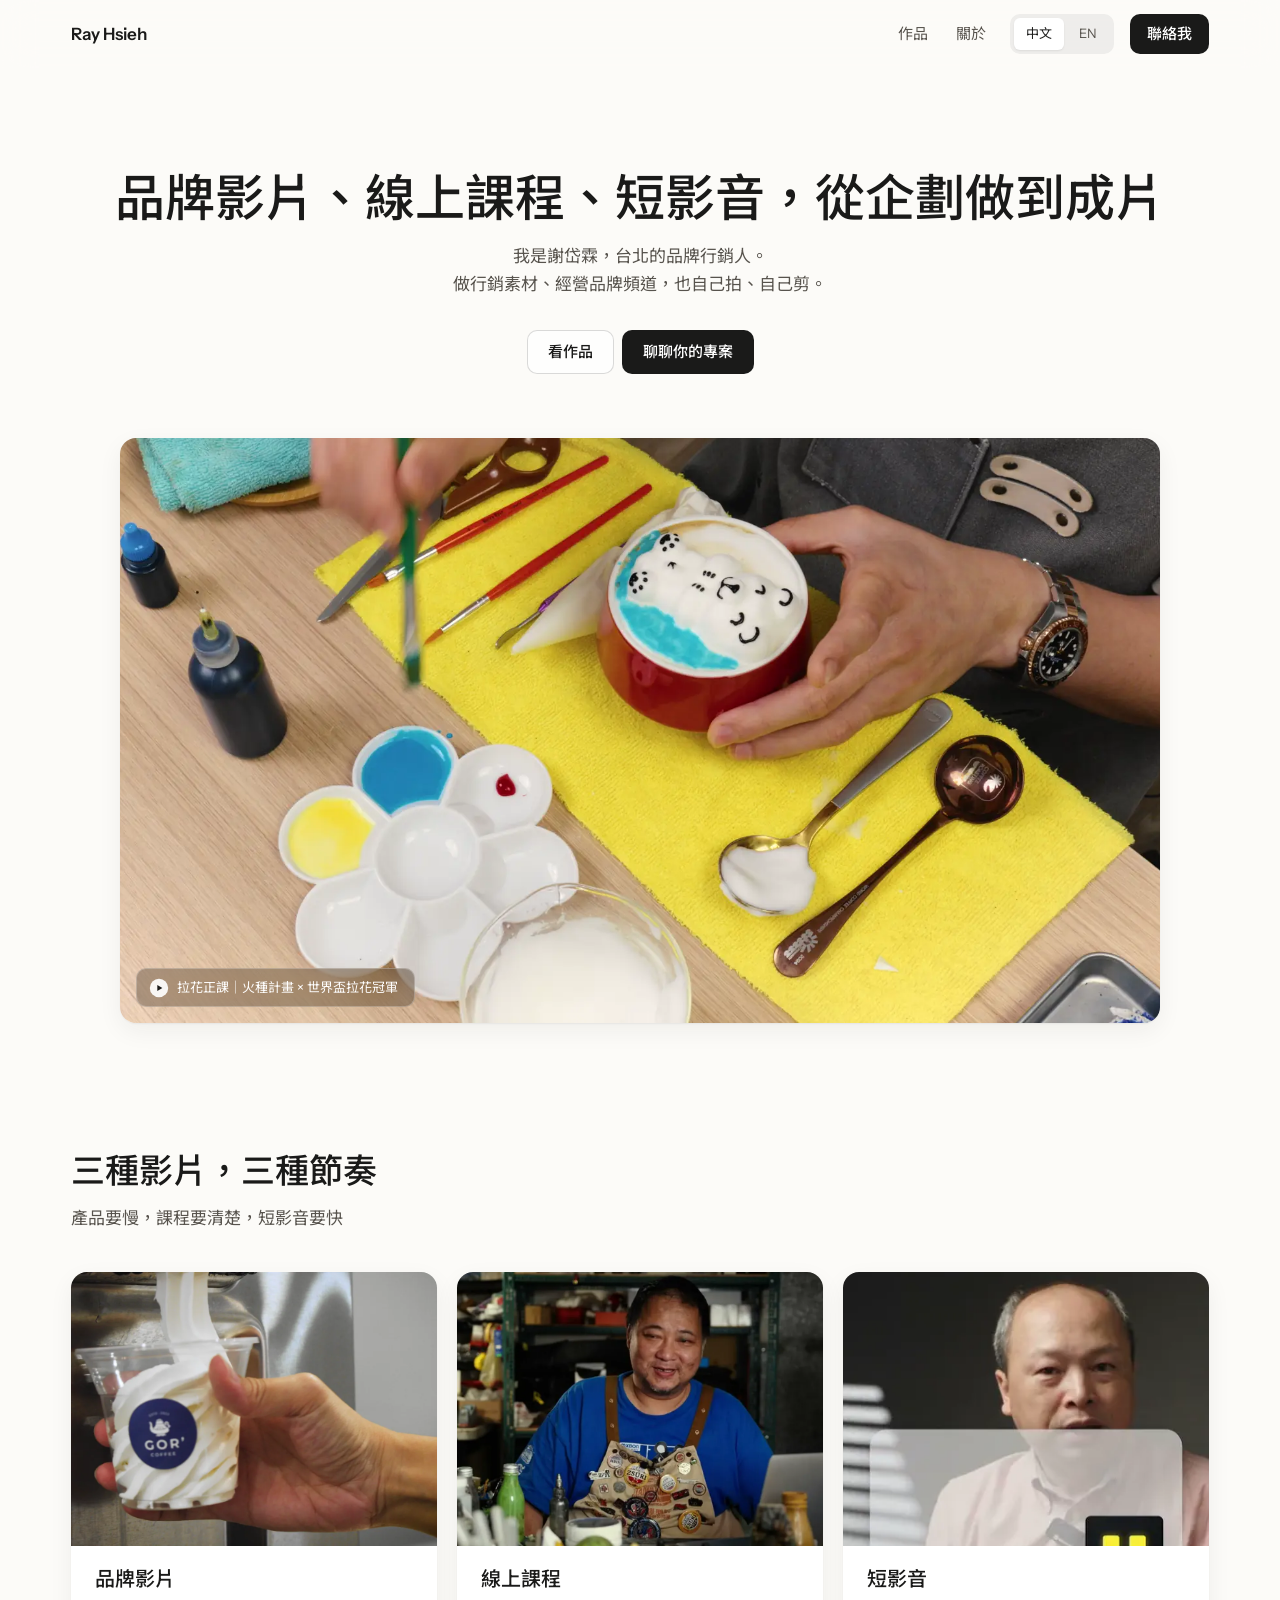
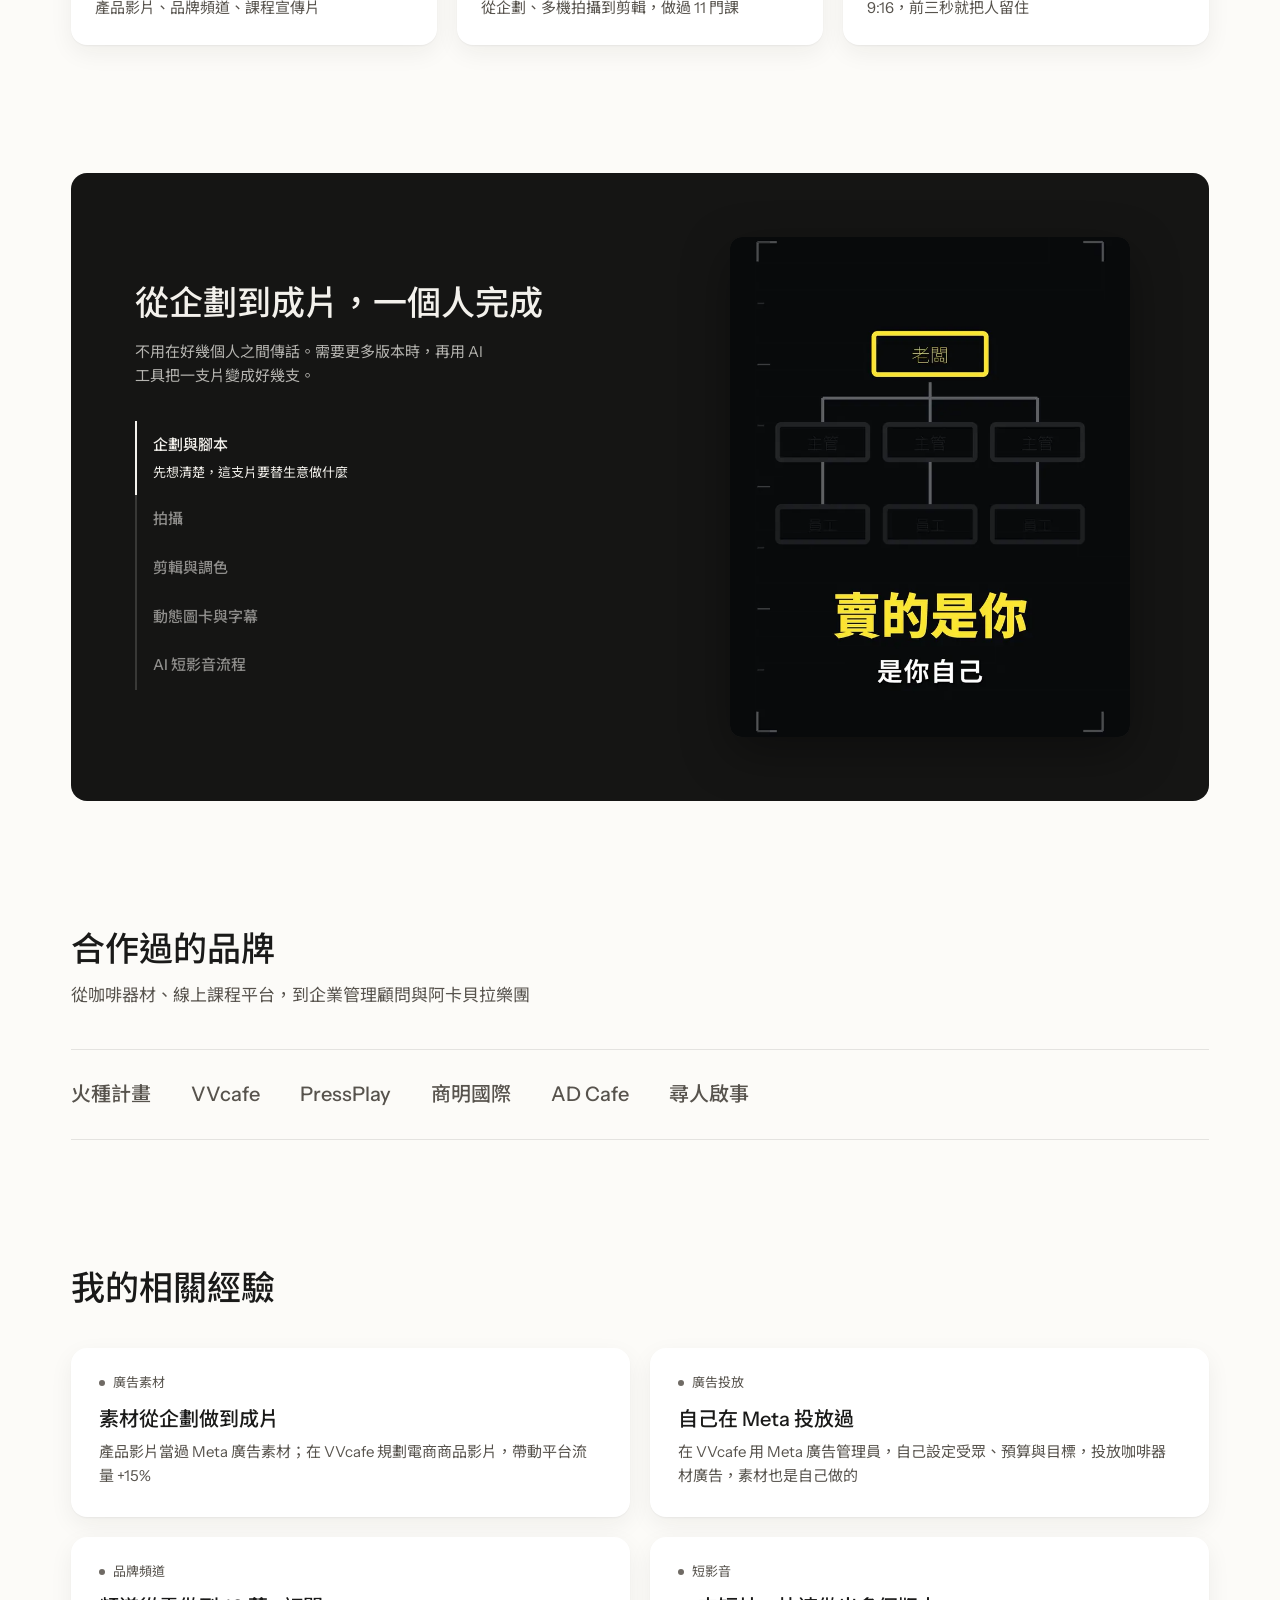
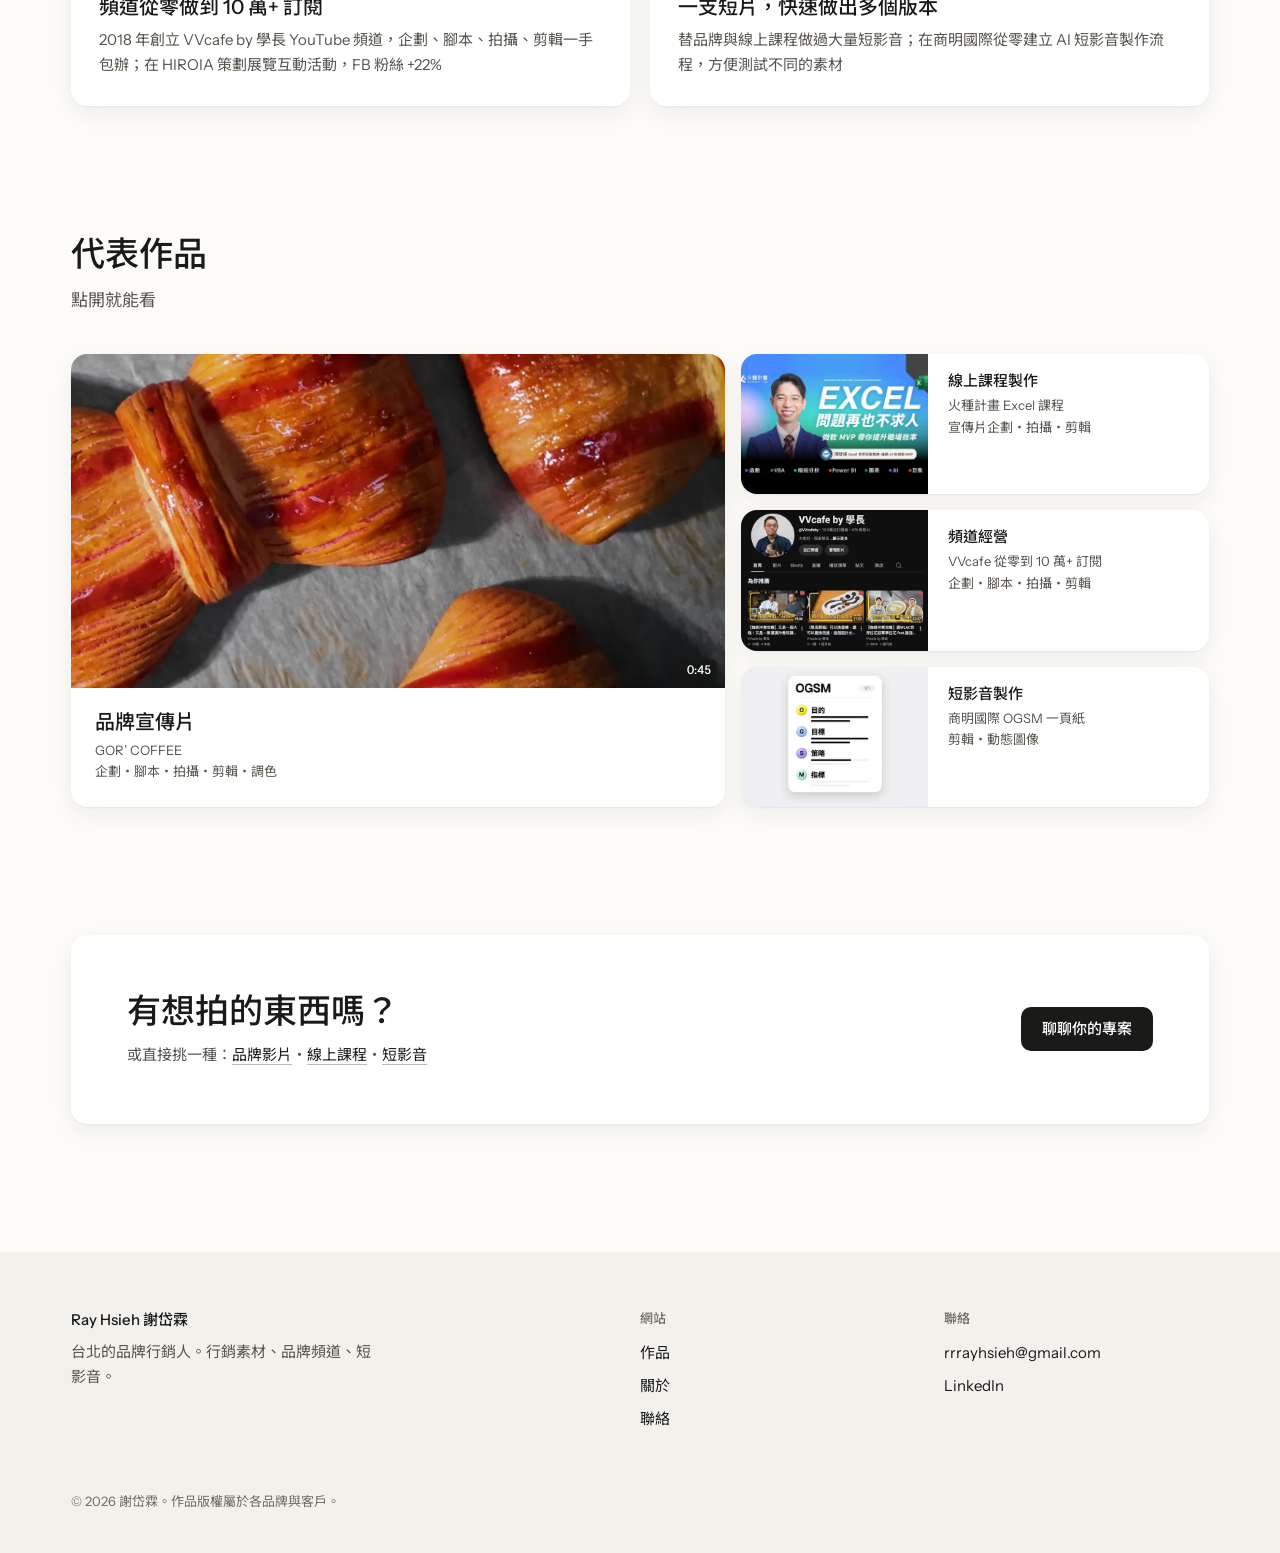
==== commit 6937df46: "作品集 v5：照 unslop 審視修飾（拿掉光暈、卡片有大有小、小圓角、新大標、片長標記） Co-Authored-By: Claude Opus 5.5 <noreply@anthropic.co" ====
--- a/index.html
+++ b/index.html
@@ -8,7 +8,7 @@
 <meta property="og:type" content="website">
 <meta property="og:title" content="謝岱霖 Ray Hsieh｜品牌行銷・短影音">
 <meta property="og:description" content="謝岱霖（Ray Hsieh），台北的品牌行銷人：行銷素材、品牌頻道與短影音，從企劃、拍攝到剪輯一手完成。">
-<meta property="og:image" content="https://rrrayhsieh-debug.github.io/portfolio/assets/og.jpg">
+<meta property="og:image" content="https://rrrayhsieh.github.io/portfolio/assets/og.jpg">
 <meta name="twitter:card" content="summary_large_image">
 <meta name="theme-color" content="#fcfbf8">
 <link rel="icon" href="favicon.svg" type="image/svg+xml">
@@ -28,7 +28,7 @@
 <link rel="preconnect" href="https://fonts.googleapis.com">
 <link rel="preconnect" href="https://fonts.gstatic.com" crossorigin>
 <link rel="stylesheet" href="https://fonts.googleapis.com/css2?family=Instrument+Sans:wght@400;500;600&amp;family=Noto+Sans+TC:wght@400;500;600&amp;display=swap">
-<link rel="stylesheet" href="assets/css/site.css?v=2964631f">
+<link rel="stylesheet" href="assets/css/site.css?v=d645b0e0">
 </head>
 <body>
 <a class="skip" href="#main"><span data-l="zh">跳到內容</span><span data-l="en">Skip to content</span></a>
@@ -52,10 +52,9 @@
 
 <main id="main">
 <section class="hero">
-  <div class="glow" aria-hidden="true"><i></i><i></i><i></i></div>
   <div class="wrap hero-in">
-    <h1 class="h1"><span data-l="zh">讓好東西，<span class="nowrap">被好好看見。</span></span><span data-l="en">Let good things be seen.</span></h1>
-    <p class="lead"><span data-l="zh">我是謝岱霖，台北的品牌行銷人。<br>做行銷素材、經營品牌頻道，從企劃、拍攝到剪輯一手完成。</span><span data-l="en">I’m Ray Hsieh, a brand marketer in Taipei. <br>I make marketing content and grow brand channels, from the plan and the shoot to the final cut.</span></p>
+    <h1 class="h1"><span data-l="zh"><span class="nowrap">品牌影片、</span><span class="nowrap">線上課程、</span><span class="nowrap">短影音，</span><span class="nowrap">從企劃做到成片</span></span><span data-l="en">Brand films, courses and shorts, start to finish</span></h1>
+    <p class="lead"><span data-l="zh">我是謝岱霖，台北的品牌行銷人。<br>做行銷素材、經營品牌頻道，也自己拍、自己剪。</span><span data-l="en">I’m Ray Hsieh, a brand marketer in Taipei. <br>I make marketing content, grow brand channels, and shoot and edit it myself.</span></p>
     <div class="hero-btns">
       <a class="btn btn-line" href="work.html"><span data-l="zh">看作品</span><span data-l="en">See the work</span></a>
       <a class="btn btn-dark" href="contact.html"><span data-l="zh">聊聊你的專案</span><span data-l="en">Tell me about your project</span></a>
@@ -67,10 +66,10 @@
 <section class="section" aria-labelledby="rhythm-h">
   <div class="wrap">
     <div class="section-head">
-      <h2 class="h2" id="rhythm-h" data-reveal><span data-l="zh">三種影片，三種節奏。</span><span data-l="en">Three kinds of film, three rhythms.</span></h2>
-      <p class="lead" data-reveal><span data-l="zh">產品要慢，課程要清楚，短影音要快。</span><span data-l="en">Products need time, courses need clarity, shorts need speed.</span></p>
+      <h2 class="h2" id="rhythm-h" data-reveal><span data-l="zh">三種影片，三種節奏</span><span data-l="en">Three kinds of film, three rhythms</span></h2>
+      <p class="lead" data-reveal><span data-l="zh">產品要慢，課程要清楚，短影音要快</span><span data-l="en">Products need time, courses need clarity, shorts need speed</span></p>
     </div>
-    <div class="rhythms"><a class="card rhythm" href="work.html#brand" data-reveal><div class="card-pic"><img src="assets/img/gor-coffee-icecream.webp" alt="" loading="lazy" decoding="async"></div><div class="card-body"><h3 class="h3"><span data-l="zh">品牌影片</span><span data-l="en">Brand films</span></h3><p><span data-l="zh">產品影片、品牌頻道、課程宣傳片。</span><span data-l="en">Product films, brand channels, course trailers.</span></p></div></a><a class="card rhythm" href="work.html#course" data-reveal><div class="card-pic"><img src="assets/img/course-pourover-0.webp" alt="" loading="lazy" decoding="async"></div><div class="card-body"><h3 class="h3"><span data-l="zh">線上課程</span><span data-l="en">Online courses</span></h3><p><span data-l="zh">從企劃、多機拍攝到剪輯，做過 11 門課。</span><span data-l="en">From planning and multi-camera shoots to the edit: eleven courses so far.</span></p></div></a><a class="card rhythm" href="work.html#shorts" data-reveal><div class="card-pic"><img src="assets/img/bci-brand-short-1.webp" alt="" loading="lazy" decoding="async"></div><div class="card-body"><h3 class="h3"><span data-l="zh">短影音</span><span data-l="en">Shorts</span></h3><p><span data-l="zh">9:16，前三秒就把人留住。</span><span data-l="en">Vertical video that holds people in the first three seconds.</span></p></div></a></div>
+    <div class="rhythms"><a class="card rhythm" href="work.html#brand" data-reveal><div class="card-pic"><img src="assets/img/gor-coffee-icecream.webp" alt="" loading="lazy" decoding="async"></div><div class="card-body"><h3 class="h3"><span data-l="zh">品牌影片</span><span data-l="en">Brand films</span></h3><p><span data-l="zh">產品影片、品牌頻道、課程宣傳片</span><span data-l="en">Product films, brand channels, course trailers</span></p></div></a><a class="card rhythm" href="work.html#course" data-reveal><div class="card-pic"><img src="assets/img/wf-model-tips-card.webp" alt="" loading="lazy" decoding="async"></div><div class="card-body"><h3 class="h3"><span data-l="zh">線上課程</span><span data-l="en">Online courses</span></h3><p><span data-l="zh">從企劃、多機拍攝到剪輯，做過 11 門課</span><span data-l="en">From planning and multi-camera shoots to the edit: eleven courses so far</span></p></div></a><a class="card rhythm" href="work.html#shorts" data-reveal><div class="card-pic"><img src="assets/img/bci-brand-short-1.webp" alt="" loading="lazy" decoding="async"></div><div class="card-body"><h3 class="h3"><span data-l="zh">短影音</span><span data-l="en">Shorts</span></h3><p><span data-l="zh">9:16，前三秒就把人留住</span><span data-l="en">Vertical video that holds people in the first three seconds</span></p></div></a></div>
   </div>
 </section>
 
@@ -78,9 +77,9 @@
   <div class="wrap">
     <div class="dark" data-reveal>
       <div class="dark-text">
-        <h2 class="h2" id="process-h"><span data-l="zh"><span class="nowrap">從企劃到成片，</span><span class="nowrap">一個人完成。</span></span><span data-l="en">From plan to final cut, one person.</span></h2>
+        <h2 class="h2" id="process-h"><span data-l="zh"><span class="nowrap">從企劃到成片，</span><span class="nowrap">一個人完成</span></span><span data-l="en">From plan to final cut, one person</span></h2>
         <p><span data-l="zh">不用在好幾個人之間傳話。需要更多版本時，再用 AI 工具把一支片變成好幾支。</span><span data-l="en">No messages lost between several people. When you need more versions, AI tools turn one film into several.</span></p>
-        <ol class="steps" role="list" data-steps><li><button type="button" data-step="0" aria-pressed="true"><b><span data-l="zh">企劃與腳本</span><span data-l="en">Planning and scripts</span></b><span class="step-line"><span data-l="zh">先想清楚，這支片要替生意做什麼。</span><span data-l="en">First, what this film has to do for the business.</span></span></button></li><li><button type="button" data-step="1" aria-pressed="false"><b><span data-l="zh">拍攝</span><span data-l="en">Shooting</span></b><span class="step-line"><span data-l="zh">課程正課、人物專訪到產品，都拍過。</span><span data-l="en">Course lessons, profiles and products.</span></span></button></li><li><button type="button" data-step="2" aria-pressed="false"><b><span data-l="zh">剪輯與調色</span><span data-l="en">Editing and colour</span></b><span class="step-line"><span data-l="zh">節奏跟著內容走，顏色跟著品牌走。</span><span data-l="en">The cut follows the content; the colour follows the brand.</span></span></button></li><li><button type="button" data-step="3" aria-pressed="false"><b><span data-l="zh">動態圖卡與字幕</span><span data-l="en">Motion cards and captions</span></b><span class="step-line"><span data-l="zh">抽象的觀念，用圖卡一看就懂。</span><span data-l="en">Abstract ideas, clear at a glance on a motion card.</span></span></button></li><li><button type="button" data-step="4" aria-pressed="false"><b><span data-l="zh">AI 短影音流程</span><span data-l="en">An AI short-video workflow</span></b><span class="step-line"><span data-l="zh">一支短片，快速做出好幾個版本測試。</span><span data-l="en">One short becomes several versions to test, fast.</span></span></button></li></ol>
+        <ol class="steps" role="list" data-steps><li><button type="button" data-step="0" aria-pressed="true"><b><span data-l="zh">企劃與腳本</span><span data-l="en">Planning and scripts</span></b><span class="step-line"><span data-l="zh">先想清楚，這支片要替生意做什麼</span><span data-l="en">First, what this film has to do for the business</span></span></button></li><li><button type="button" data-step="1" aria-pressed="false"><b><span data-l="zh">拍攝</span><span data-l="en">Shooting</span></b><span class="step-line"><span data-l="zh">課程正課、人物專訪到產品，都拍過</span><span data-l="en">Course lessons, profiles and products</span></span></button></li><li><button type="button" data-step="2" aria-pressed="false"><b><span data-l="zh">剪輯與調色</span><span data-l="en">Editing and colour</span></b><span class="step-line"><span data-l="zh">節奏跟著內容走，顏色跟著品牌走</span><span data-l="en">The cut follows the content; the colour follows the brand</span></span></button></li><li><button type="button" data-step="3" aria-pressed="false"><b><span data-l="zh">動態圖卡與字幕</span><span data-l="en">Motion cards and captions</span></b><span class="step-line"><span data-l="zh">抽象的觀念，用圖卡一看就懂</span><span data-l="en">Abstract ideas, clear at a glance on a motion card</span></span></button></li><li><button type="button" data-step="4" aria-pressed="false"><b><span data-l="zh">AI 短影音流程</span><span data-l="en">An AI short-video workflow</span></b><span class="step-line"><span data-l="zh">一支短片，快速做出好幾個版本測試</span><span data-l="en">One short becomes several versions to test, fast</span></span></button></li></ol>
       </div>
       <div class="step-stage"><figure class="step-pic is-on" data-step-pic="0"><img src="assets/img/bci-0827-3.webp" width="1280" height="720" alt="" loading="lazy" decoding="async"></figure><figure class="step-pic" data-step-pic="1"><img src="assets/img/wf-model-profile-2.webp" width="1280" height="720" alt="" loading="lazy" decoding="async"></figure><figure class="step-pic" data-step-pic="2"><img src="assets/img/vv-palatti-0.webp" width="1280" height="720" alt="" loading="lazy" decoding="async"></figure><figure class="step-pic" data-step-pic="3"><img src="assets/img/ziwei-main-0.webp" width="1280" height="720" alt="" loading="lazy" decoding="async"></figure><figure class="step-pic" data-step-pic="4"><video muted loop playsinline preload="none" poster="assets/img/bci-ogsm-0.webp" width="720" height="1280" aria-hidden="true"><source src="assets/clips/bci-ogsm-0.mp4" type="video/mp4"></video></figure></div>
     </div>
@@ -91,41 +90,33 @@
   <div class="wrap">
     <div class="section-head">
       <h2 class="h2" id="brands-h" data-reveal><span data-l="zh">合作過的品牌</span><span data-l="en">Brands I’ve worked with</span></h2>
-      <p class="lead" data-reveal><span data-l="zh">從咖啡器材、線上課程平台，到企業管理顧問與阿卡貝拉樂團。</span><span data-l="en">From coffee gear and online course platforms to a management consultancy and an a cappella group.</span></p>
+      <p class="lead" data-reveal><span data-l="zh">從咖啡器材、線上課程平台，到企業管理顧問與阿卡貝拉樂團</span><span data-l="en">From coffee gear and online course platforms to a management consultancy and an a cappella group</span></p>
     </div>
-    <ul class="brand-grid" role="list"><li data-reveal><span data-l="zh">火種計畫</span><span data-l="en">Wonder Fire</span></li><li data-reveal><span data-l="zh">VVcafe</span><span data-l="en">VVcafe</span></li><li data-reveal><span data-l="zh">PressPlay</span><span data-l="en">PressPlay</span></li><li data-reveal><span data-l="zh">商明國際</span><span data-l="en">Biz Civilization</span></li><li data-reveal><span data-l="zh">AD Cafe</span><span data-l="en">AD Cafe</span></li><li data-reveal><span data-l="zh">尋人啟事</span><span data-l="en">The Wanted</span></li></ul>
+    <ul class="brand-list" role="list" data-reveal><li><span data-l="zh">火種計畫</span><span data-l="en">Wonder Fire</span></li><li><span data-l="zh">VVcafe</span><span data-l="en">VVcafe</span></li><li><span data-l="zh">PressPlay</span><span data-l="en">PressPlay</span></li><li><span data-l="zh">商明國際</span><span data-l="en">Biz Civilization</span></li><li><span data-l="zh">AD Cafe</span><span data-l="en">AD Cafe</span></li><li><span data-l="zh">尋人啟事</span><span data-l="en">The Wanted</span></li></ul>
   </div>
 </section>
 
 <section class="section" aria-labelledby="exp-h">
   <div class="wrap">
     <div class="section-head"><h2 class="h2" id="exp-h" data-reveal><span data-l="zh">我的相關經驗</span><span data-l="en">My relevant experience</span></h2></div>
-    <div class="why"><div class="card why-card" data-reveal><p class="why-tag"><span data-l="zh">廣告素材</span><span data-l="en">Ad creative</span></p><div><h3 class="h3"><span data-l="zh">素材從企劃做到成片</span><span data-l="en">Creative, from plan to final cut</span></h3><p><span data-l="zh">產品影片當過 Meta 廣告素材；在 VVcafe 規劃電商商品影片，帶動平台流量 +15%。</span><span data-l="en">My product videos ran as Meta ad creative; product videos I planned for VVcafe lifted marketplace traffic 15%.</span></p></div></div><div class="card why-card" data-reveal><p class="why-tag"><span data-l="zh">廣告投放</span><span data-l="en">Paid ads</span></p><div><h3 class="h3"><span data-l="zh">自己在 Meta 投放過</span><span data-l="en">Meta ads, run myself</span></h3><p><span data-l="zh">在 VVcafe 用 Meta 廣告管理員，自己設定受眾、預算與目標，投放咖啡器材廣告，素材也是自己做的。</span><span data-l="en">At VVcafe I ran coffee-gear ads in Meta Ads Manager, setting audiences, budgets and objectives myself, with creative I made.</span></p></div></div><div class="card why-card" data-reveal><p class="why-tag"><span data-l="zh">品牌頻道</span><span data-l="en">Brand channel</span></p><div><h3 class="h3"><span data-l="zh">頻道從零做到 10 萬+ 訂閱</span><span data-l="en">A channel from zero to 100k+</span></h3><p><span data-l="zh">2018 年創立 VVcafe by 學長 YouTube 頻道，企劃、腳本、拍攝、剪輯一手包辦；在 HIROIA 策劃展覽互動活動，FB 粉絲 +22%。</span><span data-l="en">In 2018 I started the VVcafe YouTube channel and did the planning, scripts, shooting and editing; at HIROIA an exhibition campaign grew Facebook followers 22%.</span></p></div></div><div class="card why-card" data-reveal><p class="why-tag"><span data-l="zh">短影音</span><span data-l="en">Short-form</span></p><div><h3 class="h3"><span data-l="zh">一支短片，快速做出多個版本</span><span data-l="en">One short, many versions</span></h3><p><span data-l="zh">替品牌與線上課程做過大量短影音；在商明國際從零建立 AI 短影音製作流程，方便測試不同的素材。</span><span data-l="en">Short videos for brands and online courses; at Biz Civilization I built an AI short-video workflow from scratch, so different creatives are easy to test.</span></p></div></div></div>
+    <div class="why"><div class="card why-card" data-reveal><p class="why-tag"><span data-l="zh">廣告素材</span><span data-l="en">Ad creative</span></p><div><h3 class="h3"><span data-l="zh">素材從企劃做到成片</span><span data-l="en">Creative, from plan to final cut</span></h3><p><span data-l="zh">產品影片當過 Meta 廣告素材；在 VVcafe 規劃電商商品影片，帶動平台流量 +15%</span><span data-l="en">My product videos ran as Meta ad creative; product videos I planned for VVcafe lifted marketplace traffic 15%</span></p></div></div><div class="card why-card" data-reveal><p class="why-tag"><span data-l="zh">廣告投放</span><span data-l="en">Paid ads</span></p><div><h3 class="h3"><span data-l="zh">自己在 Meta 投放過</span><span data-l="en">Meta ads, run myself</span></h3><p><span data-l="zh">在 VVcafe 用 Meta 廣告管理員，自己設定受眾、預算與目標，投放咖啡器材廣告，素材也是自己做的</span><span data-l="en">At VVcafe I ran coffee-gear ads in Meta Ads Manager, setting audiences, budgets and objectives myself, with creative I made</span></p></div></div><div class="card why-card" data-reveal><p class="why-tag"><span data-l="zh">品牌頻道</span><span data-l="en">Brand channel</span></p><div><h3 class="h3"><span data-l="zh">頻道從零做到 10 萬+ 訂閱</span><span data-l="en">A channel from zero to 100k+</span></h3><p><span data-l="zh">2018 年創立 VVcafe by 學長 YouTube 頻道，企劃、腳本、拍攝、剪輯一手包辦；在 HIROIA 策劃展覽互動活動，FB 粉絲 +22%</span><span data-l="en">In 2018 I started the VVcafe YouTube channel and did the planning, scripts, shooting and editing; at HIROIA an exhibition campaign grew Facebook followers 22%</span></p></div></div><div class="card why-card" data-reveal><p class="why-tag"><span data-l="zh">短影音</span><span data-l="en">Short-form</span></p><div><h3 class="h3"><span data-l="zh">一支短片，快速做出多個版本</span><span data-l="en">One short, many versions</span></h3><p><span data-l="zh">替品牌與線上課程做過大量短影音；在商明國際從零建立 AI 短影音製作流程，方便測試不同的素材</span><span data-l="en">Short videos for brands and online courses; at Biz Civilization I built an AI short-video workflow from scratch, so different creatives are easy to test</span></p></div></div></div>
   </div>
 </section>
 
 <section class="section" aria-labelledby="sel-h">
   <div class="wrap">
-    <div class="section-head"><h2 class="h2" id="sel-h" data-reveal><span data-l="zh">代表作品</span><span data-l="en">Selected work</span></h2><p class="lead" data-reveal><span data-l="zh">點開就能看。</span><span data-l="en">Open any of them to watch.</span></p></div>
-    <div class="picks"><a data-reveal class="card other" href="assets/clips/gor-coffee-0.mp4" data-work="gor-coffee" data-n="0"><div class="card-pic"><img src="assets/img/gor-coffee-pastry.webp" alt="" loading="lazy" decoding="async"></div><div class="card-body"><h3><span data-l="zh">品牌宣傳片</span><span data-l="en">Brand film</span></h3><p><span data-l="zh"><span class="nowrap">GOR’ COFFEE</span></span><span data-l="en">GOR’ COFFEE</span><br><span data-l="zh"><span class="nowrap">企劃・</span><span class="nowrap">腳本・</span><span class="nowrap">拍攝・</span><span class="nowrap">剪輯・</span><span class="nowrap">調色</span></span><span data-l="en">Planning, script, shooting, editing, colour</span></p></div></a><a class="card other" href="https://wonderfire.win/courses/excel" rel="noopener" target="_blank" data-reveal><div class="card-pic"><img src="assets/img/wf-excel-card.webp" alt="" loading="lazy" decoding="async"></div><div class="card-body"><h3><span data-l="zh">線上課程製作</span><span data-l="en">Online course production</span></h3><p><span data-l="zh"><span class="nowrap">火種計畫</span> <span class="nowrap">Excel 課程</span></span><span data-l="en">Wonder Fire’s Excel course</span><br><span data-l="zh"><span class="nowrap">宣傳片企劃・</span><span class="nowrap">拍攝・</span><span class="nowrap">剪輯</span></span><span data-l="en">Trailer: planning, shooting, editing</span></p></div></a><a class="card other" href="https://www.youtube.com/@VVcafeby" rel="noopener" target="_blank" data-reveal><div class="card-pic"><img src="assets/img/vv-channel.webp" alt="" loading="lazy" decoding="async"></div><div class="card-body"><h3><span data-l="zh">頻道經營</span><span data-l="en">Channel management</span></h3><p><span data-l="zh"><span class="nowrap">VVcafe</span> <span class="nowrap">從零到 10 萬+ 訂閱</span></span><span data-l="en">VVcafe, from zero to 100k+</span><br><span data-l="zh"><span class="nowrap">企劃・</span><span class="nowrap">腳本・</span><span class="nowrap">拍攝・</span><span class="nowrap">剪輯</span></span><span data-l="en">Planning, scripts, shooting, editing</span></p></div></a><a data-reveal class="card other" href="assets/clips/bci-ogsm-0.mp4" data-work="bci-ogsm" data-n="0"><div class="card-pic"><img src="assets/img/bci-ogsm-card.webp" alt="" loading="lazy" decoding="async"></div><div class="card-body"><h3><span data-l="zh">短影音製作</span><span data-l="en">Short-form video</span></h3><p><span data-l="zh"><span class="nowrap">商明國際</span> <span class="nowrap">OGSM 一頁紙</span></span><span data-l="en">Biz Civilization, OGSM on one page</span><br><span data-l="zh"><span class="nowrap">剪輯・</span><span class="nowrap">動態圖像</span></span><span data-l="en">Editing, motion graphics</span></p></div></a></div>
+    <div class="section-head"><h2 class="h2" id="sel-h" data-reveal><span data-l="zh">代表作品</span><span data-l="en">Selected work</span></h2><p class="lead" data-reveal><span data-l="zh">點開就能看</span><span data-l="en">Open any of them to watch</span></p></div>
+    <div class="picks"><a data-reveal class="card other" href="assets/clips/gor-coffee-0.mp4" data-work="gor-coffee" data-n="0"><div class="card-pic"><img src="assets/img/gor-coffee-pastry.webp" alt="" loading="lazy" decoding="async"><span class="dur"><span class="vh"><span data-l="zh">片長</span><span data-l="en">Length</span> </span>0:45</span></div><div class="card-body"><h3><span data-l="zh">品牌宣傳片</span><span data-l="en">Brand film</span></h3><p><span data-l="zh"><span class="nowrap">GOR’ COFFEE</span></span><span data-l="en">GOR’ COFFEE</span><br><span data-l="zh"><span class="nowrap">企劃・</span><span class="nowrap">腳本・</span><span class="nowrap">拍攝・</span><span class="nowrap">剪輯・</span><span class="nowrap">調色</span></span><span data-l="en">Planning, script, shooting, editing, colour</span></p></div></a><a class="card other" href="https://wonderfire.win/courses/excel" rel="noopener" target="_blank" data-reveal><div class="card-pic"><img src="assets/img/wf-excel-card.webp" alt="" loading="lazy" decoding="async"></div><div class="card-body"><h3><span data-l="zh">線上課程製作</span><span data-l="en">Online course production</span></h3><p><span data-l="zh"><span class="nowrap">火種計畫</span> <span class="nowrap">Excel 課程</span></span><span data-l="en">Wonder Fire’s Excel course</span><br><span data-l="zh"><span class="nowrap">宣傳片企劃・</span><span class="nowrap">拍攝・</span><span class="nowrap">剪輯</span></span><span data-l="en">Trailer: planning, shooting, editing</span></p></div></a><a class="card other" href="https://www.youtube.com/@VVcafeby" rel="noopener" target="_blank" data-reveal><div class="card-pic"><img src="assets/img/vv-channel.webp" alt="" loading="lazy" decoding="async"></div><div class="card-body"><h3><span data-l="zh">頻道經營</span><span data-l="en">Channel management</span></h3><p><span data-l="zh"><span class="nowrap">VVcafe</span> <span class="nowrap">從零到 10 萬+ 訂閱</span></span><span data-l="en">VVcafe, from zero to 100k+</span><br><span data-l="zh"><span class="nowrap">企劃・</span><span class="nowrap">腳本・</span><span class="nowrap">拍攝・</span><span class="nowrap">剪輯</span></span><span data-l="en">Planning, scripts, shooting, editing</span></p></div></a><a data-reveal class="card other" href="assets/clips/bci-ogsm-0.mp4" data-work="bci-ogsm" data-n="0"><div class="card-pic"><img src="assets/img/bci-ogsm-card.webp" alt="" loading="lazy" decoding="async"></div><div class="card-body"><h3><span data-l="zh">短影音製作</span><span data-l="en">Short-form video</span></h3><p><span data-l="zh"><span class="nowrap">商明國際</span> <span class="nowrap">OGSM 一頁紙</span></span><span data-l="en">Biz Civilization, OGSM on one page</span><br><span data-l="zh"><span class="nowrap">剪輯・</span><span class="nowrap">動態圖像</span></span><span data-l="en">Editing, motion graphics</span></p></div></a></div>
   </div>
 </section>
 
-<section class="section cta" aria-labelledby="cta-h">
-  <div class="glow" aria-hidden="true"><i></i><i></i><i></i></div>
-  <div class="wrap cta-in">
-    <h2 class="h2" id="cta-h" data-reveal><span data-l="zh">有想拍的東西嗎？</span><span data-l="en">Got something worth filming?</span></h2>
-    <div class="prompt card" data-reveal>
-      <a class="prompt-text" href="contact.html"><span data-l="zh">說說你的專案：新產品上市？一堂線上課？還是一系列短影音……</span><span data-l="en">Tell me about your project: a product launch, an online course, a series of shorts…</span></a>
-      <div class="prompt-row">
-        <ul class="prompt-tags" role="list">
-          <li><a href="contact.html?type=brand"><span data-l="zh">品牌影片</span><span data-l="en">Brand film</span></a></li>
-          <li><a href="contact.html?type=course"><span data-l="zh">線上課程</span><span data-l="en">Online course</span></a></li>
-          <li><a href="contact.html?type=shorts"><span data-l="zh">短影音</span><span data-l="en">Shorts</span></a></li>
-        </ul>
-        <a class="prompt-go" href="contact.html" aria-label="開始填寫" data-aria-en="Start"><svg viewBox="0 0 24 24" aria-hidden="true"><path d="M12 19V5M5 12l7-7 7 7"/></svg></a>
-      </div>
+<section class="wrap next" aria-labelledby="cta-h">
+  <div class="card next-card" data-reveal>
+    <div>
+      <h2 class="h2" id="cta-h"><span data-l="zh">有想拍的東西嗎？</span><span data-l="en">Got something worth filming?</span></h2>
+      <p class="next-types"><span data-l="zh">或直接挑一種：</span><span data-l="en">Or pick one: </span><a href="contact.html?type=brand#form"><span data-l="zh">品牌影片</span><span data-l="en">brand film</span></a><span data-l="zh">・</span><span data-l="en">, </span><a href="contact.html?type=course#form"><span data-l="zh">線上課程</span><span data-l="en">online course</span></a><span data-l="zh">・</span><span data-l="en">, </span><a href="contact.html?type=shorts#form"><span data-l="zh">短影音</span><span data-l="en">shorts</span></a></p>
     </div>
+    <a class="btn btn-dark" href="contact.html"><span data-l="zh">聊聊你的專案</span><span data-l="en">Tell me about your project</span></a>
   </div>
 </section>
 </main>
@@ -150,6 +141,6 @@
   </div>
 </dialog>
 <script src="assets/js/works.js?v=2b1dd5af" defer></script>
-<script src="assets/js/site.js?v=4b51cf04" defer></script>
+<script src="assets/js/site.js?v=09d67016" defer></script>
 </body>
 </html>
--- a/assets/css/site.css
+++ b/assets/css/site.css
@@ -1,47 +1,46 @@
-/* Ray Hsieh portfolio, v4. Simple and modern after lovable.dev: one sans on a warm white ground, big rounded
-   cards, black pill buttons, a light glass bar, and one glow of colour taken from the work itself. */
+/* Ray Hsieh portfolio, v5 (2026-11-25, the unslop pass). One sans on a warm white ground and quiet chrome:
+   white cards with a small soft shadow, controls with small corners, no colour glow. The colour comes from the work. */
 
 :root {
   --bg: #fcfbf8;
   --surface: #f3f1ec;
   --card: #ffffff;
-  --ink: #1a1a19;
-  --muted: #57534d;
-  --soft: #6f6a64;   /* 4.7:1 or more on every light ground it sits on */
+  /* three text roles */
+  --ink: #1a1a19;    /* primary */
+  --muted: #57534d;  /* secondary */
+  --soft: #6f6a64;   /* meta and captions, 4.7:1 or more on every light ground it sits on */
   --line: rgba(26, 26, 25, 0.1);
   --dark: #151514;
   --on-dark: #f3f1ec;
-  --sand: #efe6d6;
-  --sky: #dfe8f1;
-  --go: #2f9e63;
 
   --sans: "Instrument Sans", "Noto Sans TC", "PingFang TC", "Microsoft JhengHei", system-ui, sans-serif;
-  --step-small: 0.875rem;                                   /* 14 */
-  --step-body: 1rem;                                        /* 16 */
-  --step-lead: clamp(1rem, 0.96rem + 0.2vw, 1.0625rem);     /* 16–17 */
-  --step-h3: clamp(1.0625rem, 1rem + 0.3vw, 1.25rem);       /* 17–20 */
-  --step-h2: clamp(1.5rem, 1.15rem + 1.2vw, 2.125rem);      /* 24–34 */
-  --step-h1: clamp(2rem, 1.35rem + 2.3vw, 3.125rem);        /* 32–50 */
-  --step-num: clamp(1.375rem, 1.05rem + 0.9vw, 1.875rem);   /* 22–30, the big figures */
-  --section: clamp(80px, 8vw, 128px);
-  --c1: #e4745e;  /* the glow: coral, sage, slate */
-  --c2: #b6b9ae;
-  --c3: #66828e;
-
-  --r-lg: 28px;
-  --r-md: 20px;
-  --r-sm: 14px;
+  /* one type scale: 13 meta, 15 body, 17 lead, 20 card titles, 30 figures, 34 section titles, 50 page titles */
+  --t-meta: 0.8125rem;                                       /* 13 */
+  --t-body: 0.9375rem;                                       /* 15 */
+  --t-lead: clamp(0.9375rem, 0.875rem + 0.3vw, 1.0625rem);   /* 15–17 */
+  --t-h3: clamp(1.0625rem, 0.9rem + 0.5vw, 1.25rem);         /* 17–20 */
+  --t-num: clamp(1.375rem, 1rem + 1vw, 1.875rem);            /* 22–30, the big figures */
+  --t-h2: clamp(1.5rem, 1rem + 1.6vw, 2.125rem);             /* 24–34 */
+  --t-h1: clamp(2rem, 1.25rem + 2.6vw, 3.125rem);            /* 32–50 */
+  --section: 128px;
+
+  /* corners by size: cards 16, panels and rows 12, controls 10, tags 6 */
+  --r-lg: 16px;
+  --r-md: 12px;
+  --r-sm: 10px;
+  --r-tag: 6px;
   --m: clamp(16px, 4vw, 56px);
   --w: 1240px;
-  --shadow: 0 1px 2px rgba(26, 26, 25, 0.04), 0 12px 40px rgba(26, 26, 25, 0.06);
-  --ease: cubic-bezier(0.2, 0.7, 0.2, 1);
+  --shadow: 0 1px 2px rgba(26, 26, 25, 0.05), 0 8px 24px rgba(26, 26, 25, 0.06);
+  --shadow-hover: 0 1px 2px rgba(26, 26, 25, 0.05), 0 12px 32px rgba(26, 26, 25, 0.09);
+  --ease: cubic-bezier(0.22, 1, 0.36, 1);
 }
 
 *, *::before, *::after { box-sizing: border-box; }
 html { -webkit-text-size-adjust: 100%; scroll-padding-top: 84px; }
 body {
   margin: 0; overflow-x: clip; background: var(--bg); color: var(--ink);
-  font-family: var(--sans); font-size: var(--step-body); line-height: 1.65; -webkit-font-smoothing: antialiased;
+  font-family: var(--sans); font-size: var(--t-body); line-height: 1.65; -webkit-font-smoothing: antialiased;
 }
 img, video { display: block; max-width: 100%; height: auto; }
 a { color: inherit; text-decoration: none; }
@@ -61,18 +60,18 @@
   position: absolute !important; width: 1px; height: 1px; overflow: hidden; /* taste-skill-ignore: visually hidden text, not a rule */
   clip: rect(0 0 0 0); clip-path: inset(50%); white-space: nowrap;
 }
-.skip { position: absolute; left: -9999px; top: 10px; z-index: 50; padding: 10px 16px; border-radius: 999px; background: var(--ink); color: #fff; }
+.skip { position: absolute; left: -9999px; top: 12px; z-index: 50; padding: 8px 16px; border-radius: var(--r-sm); background: var(--ink); color: #fff; }
 .skip:focus { left: var(--m); }
 .nowrap { white-space: nowrap; }
 .muted { color: var(--muted); }
 .wrap { max-width: var(--w); margin: 0 auto; padding: 0 var(--m); }
 [hidden] { display: none !important; }
 
-/* ---------- buttons and pills ---------- */
+/* ---------- buttons and tags ---------- */
 .btn {
-  display: inline-flex; align-items: center; justify-content: center; gap: 8px; min-height: 44px; padding: 0 22px;
-  border: 1px solid transparent; border-radius: 999px; font-size: 15px; font-weight: 500; line-height: 1.2; cursor: pointer;
-  transition: background-color 0.2s, border-color 0.2s, transform 0.15s;
+  display: inline-flex; align-items: center; justify-content: center; gap: 8px; min-height: 44px; padding: 0 20px;
+  border: 1px solid transparent; border-radius: var(--r-sm); font-size: var(--t-body); font-weight: 500; line-height: 1.2; cursor: pointer;
+  transition: background-color 160ms var(--ease), border-color 160ms var(--ease), transform 120ms var(--ease);
 }
 .btn:active { transform: scale(0.97); }
 .btn svg { width: 16px; height: 16px; flex: none; fill: none; stroke: currentColor; stroke-width: 2; stroke-linecap: round; stroke-linejoin: round; }
@@ -84,68 +83,63 @@
 .play-icon circle { fill: currentColor; }
 .play-icon path { fill: var(--card); stroke: none; }
 .btn-dark .play-icon path { fill: var(--ink); }
-.pill { display: inline-flex; align-items: center; padding: 6px 14px; border-radius: 999px; background: rgba(255, 255, 255, 0.75); border: 1px solid var(--line); font-size: var(--step-small); color: #3d3b37; }
+.pill { display: inline-flex; align-items: center; padding: 4px 12px; border-radius: var(--r-tag); background: rgba(255, 255, 255, 0.75); border: 1px solid var(--line); font-size: var(--t-meta); color: var(--muted); }
 
 /* ---------- the bar: a light glass strip that stays ---------- */
 .nav { position: sticky; top: 0; z-index: 30; background: rgba(252, 251, 248, 0.72); -webkit-backdrop-filter: blur(16px) saturate(140%); backdrop-filter: blur(16px) saturate(140%); }
 .nav-in { display: flex; align-items: center; gap: 8px; height: 68px; }
-.logo { display: flex; align-items: center; margin-right: auto; font-weight: 600; font-size: 17px; letter-spacing: -0.01em; }
-.nav-links { display: flex; align-items: center; gap: 4px; font-size: 15px; }
-.nav-links > a { padding: 8px 14px; border-radius: 999px; color: #3d3b37; transition: background-color 0.2s; }
-.nav-links > a:hover, .nav-links > a[aria-current="page"] { background: rgba(26, 26, 25, 0.06); }
-.lang { display: inline-flex; gap: 2px; margin: 0 8px; padding: 3px; border-radius: 999px; background: rgba(26, 26, 25, 0.06); }
-.lang button { min-width: 44px; min-height: 32px; padding: 0 10px; border: 0; border-radius: 999px; background: transparent; color: var(--muted); font-size: 13px; cursor: pointer; transition: background-color 0.2s, color 0.2s; }
+.logo { display: flex; align-items: center; margin-right: auto; font-weight: 600; font-size: 17px; }
+.nav-links { display: flex; align-items: center; gap: 4px; font-size: var(--t-body); }
+.nav-links > a { padding: 8px 12px; border-radius: 8px; color: var(--muted); transition: background-color 160ms var(--ease), color 160ms var(--ease); }
+.nav-links > a:hover, .nav-links > a[aria-current="page"] { background: rgba(26, 26, 25, 0.06); color: var(--ink); }
+.lang { display: inline-flex; gap: 2px; margin: 0 8px; padding: 4px; border-radius: var(--r-sm); background: rgba(26, 26, 25, 0.06); }
+.lang button { min-width: 44px; min-height: 32px; padding: 0 12px; border: 0; border-radius: var(--r-tag); background: transparent; color: var(--muted); font-size: var(--t-meta); cursor: pointer; transition: background-color 160ms var(--ease), color 160ms var(--ease); }
 html[data-lang="zh"] .lang [data-set-lang="zh"],
 html[data-lang="en"] .lang [data-set-lang="en"] { background: #fff; color: var(--ink); box-shadow: 0 1px 2px rgba(0, 0, 0, 0.08); } /* taste-skill-ignore: brief (lovable.dev look) asks for soft floating white cards */
-.nav-cta { min-height: 40px; padding: 0 18px; font-size: 14px; }
-.menu-btn { display: none; width: 44px; height: 44px; border: 0; border-radius: 50%; background: rgba(26, 26, 25, 0.06); cursor: pointer; place-items: center; }
+.nav-cta { min-height: 40px; padding: 0 16px; font-size: var(--t-body); }
+.menu-btn { display: none; width: 44px; height: 44px; border: 0; border-radius: var(--r-sm); background: rgba(26, 26, 25, 0.06); cursor: pointer; place-items: center; }
 .menu-btn svg { width: 20px; height: 20px; fill: none; stroke: currentColor; stroke-width: 2; stroke-linecap: round; }
-.menu-btn path { transition: transform 0.25s var(--ease); transform-origin: 12px 12px; }
+.menu-btn path { transition: transform 200ms var(--ease); transform-origin: 12px 12px; }
 html.menu-open .menu-btn .m1 { transform: translateY(4px) rotate(45deg); }
 html.menu-open .menu-btn .m2 { transform: translateY(-4px) rotate(-45deg); }
-
-/* ---------- the glow: three soft colours drifting slowly behind the picture ---------- */
-.glow { position: absolute; z-index: -1; left: 50%; top: 300px; width: min(1500px, 125%); aspect-ratio: 16 / 7; transform: translateX(-50%); pointer-events: none; }
-.glow i { position: absolute; width: 52%; aspect-ratio: 1; border-radius: 50%; opacity: 0.7; animation: 24s ease-in-out infinite alternate; will-change: transform; }
-.glow i:nth-child(1) { left: 4%; top: 6%; background: radial-gradient(closest-side, rgba(228, 116, 94, 0.9), rgba(228, 116, 94, 0)); animation-name: drift-a; } /* taste-skill-ignore: owner asked for a flowing glow in these three colours */
-.glow i:nth-child(2) { left: 28%; top: -6%; background: radial-gradient(closest-side, rgba(182, 185, 174, 0.95), rgba(182, 185, 174, 0)); animation-name: drift-b; animation-duration: 29s; } /* taste-skill-ignore: owner asked for a flowing glow in these three colours */
-.glow i:nth-child(3) { left: 50%; top: 12%; background: radial-gradient(closest-side, rgba(102, 130, 142, 0.85), rgba(102, 130, 142, 0)); animation-name: drift-c; animation-duration: 21s; } /* taste-skill-ignore: owner asked for a flowing glow in these three colours */
-@keyframes drift-a { 0% { transform: translate(0, 0) scale(1); } 50% { transform: translate(14%, 10%) scale(1.12); } 100% { transform: translate(26%, -6%) scale(0.95); } }
-@keyframes drift-b { 0% { transform: translate(0, 0) scale(1.08); } 50% { transform: translate(-16%, 14%) scale(0.92); } 100% { transform: translate(10%, 8%) scale(1.15); } }
-@keyframes drift-c { 0% { transform: translate(0, 0) scale(0.95); } 50% { transform: translate(-22%, -8%) scale(1.18); } 100% { transform: translate(-8%, 12%) scale(1); } }
-/* a glow behind a picture or a form on one side, never behind running text */
-.hero, .cta, .intro, .top, .contact { overflow-x: clip; }
-.glow.side { left: auto; right: -14%; top: -40px; width: 72%; transform: none; }
+.hero, .intro, .top, .contact { overflow-x: clip; }
 
 /* ---------- type and rhythm ---------- */
-.h1 { font-size: var(--step-h1); font-weight: 600; line-height: 1.12; letter-spacing: -0.03em; }
-.h2 { font-size: var(--step-h2); font-weight: 600; line-height: 1.15; letter-spacing: -0.025em; }
-.h3 { font-size: var(--step-h3); font-weight: 600; line-height: 1.3; letter-spacing: -0.01em; }
-html[data-lang="zh"] .h1, html[data-lang="zh"] .h2 { letter-spacing: -0.01em; }
-.lead { font-size: var(--step-lead); color: var(--muted); }
+.h1 { font-size: var(--t-h1); font-weight: 500; line-height: 1.12; letter-spacing: -0.02em; }
+.h2 { font-size: var(--t-h2); font-weight: 500; line-height: 1.18; letter-spacing: -0.01em; }
+.h3 { font-size: var(--t-h3); font-weight: 500; line-height: 1.3; }
+html[data-lang="zh"] .h1, html[data-lang="zh"] .h2 { letter-spacing: 0; }
+.lead { font-size: var(--t-lead); color: var(--muted); }
 .section { padding-top: var(--section); }
 .section-head { max-width: 640px; margin-bottom: 40px; }
-.section-head .lead { margin-top: 14px; }
+.section-head .lead { margin-top: 12px; }
 
 /* ---------- cards ---------- */
 .card { display: block; background: var(--card); border-radius: var(--r-lg); box-shadow: var(--shadow); overflow: hidden; } /* taste-skill-ignore: brief (lovable.dev look) asks for soft floating white cards */
-.card-pic { aspect-ratio: 16 / 10; overflow: hidden; background: var(--surface); }
-.card-pic img { width: 100%; height: 100%; object-fit: cover; transition: transform 0.9s var(--ease); }
-a.card:hover .card-pic img { transform: scale(1.04); }
-.card-body { padding: 22px 24px 26px; }
-.card-body p { margin-top: 6px; color: var(--muted); font-size: 15px; }
+a.card, .case { transition: box-shadow 160ms var(--ease); }
+a.card:hover, .case:hover { box-shadow: var(--shadow-hover); } /* taste-skill-ignore: brief (lovable.dev look) asks for soft floating white cards */
+.card-pic { position: relative; aspect-ratio: 16 / 10; overflow: hidden; background: var(--surface); }
+/* a frame with a channel banner or burned-in captions is cropped by scaling it (--z) around its transform-origin */
+.card-pic img { width: 100%; height: 100%; object-fit: cover; transform: scale(var(--z, 1)); }
+.card-body { padding: 20px 24px 24px; }
+.card-body p { margin-top: 4px; color: var(--muted); font-size: var(--t-body); }
+
+/* the signature: a work you can watch in full here shows its real length, like a clip in an editor's bin */
+.dur {
+  position: absolute; right: 8px; bottom: 8px; z-index: 1; padding: 2px 6px; border-radius: 4px; background: rgba(21, 21, 20, 0.72); color: #fff;
+  font-size: 12px; font-weight: 500; line-height: 16px; font-variant-numeric: tabular-nums; pointer-events: none;
+}
 
 /* ================================================================ home */
-.hero { position: relative; padding-top: clamp(64px, 8vw, 110px); }
+.hero { position: relative; padding-top: clamp(64px, 8vw, 112px); }
 .hero-in { display: flex; flex-direction: column; align-items: center; text-align: center; }
-.hero .lead { margin-top: 18px; }
-.hero-btns { display: flex; flex-wrap: wrap; justify-content: center; gap: 10px; margin-top: 30px; }
+.hero .lead { margin-top: 16px; }
+.hero-btns { display: flex; flex-wrap: wrap; justify-content: center; gap: 8px; margin-top: 32px; }
 .reel { position: relative; width: min(1040px, 100%); margin-top: clamp(40px, 5vw, 64px); aspect-ratio: 16 / 9; }
-.reel video { width: 100%; height: 100%; object-fit: cover; transform: scale(1.2); transform-origin: 72% 78%; transition: transform 1.2s var(--ease); }
-.reel:hover video { transform: scale(1.23); }
+.reel video { width: 100%; height: 100%; object-fit: cover; transform: scale(1.2); transform-origin: 72% 78%; }
 .reel-chip {
-  position: absolute; left: 18px; bottom: 18px; display: inline-flex; align-items: center; gap: 10px; padding: 10px 16px 10px 12px;
-  border-radius: 999px; font-size: var(--step-small); color: #fff; text-align: left;
+  position: absolute; left: 16px; bottom: 16px; display: inline-flex; align-items: center; gap: 8px; padding: 8px 16px 8px 12px;
+  border-radius: var(--r-sm); font-size: var(--t-meta); color: #fff; text-align: left;
   background: rgba(20, 20, 19, 0.3); -webkit-backdrop-filter: blur(14px) saturate(140%); backdrop-filter: blur(14px) saturate(140%);
   border: 1px solid rgba(255, 255, 255, 0.25);
 }
@@ -158,43 +152,50 @@
 
 .dark { display: grid; grid-template-columns: 6fr 5fr; gap: clamp(32px, 5vw, 72px); align-items: center; padding: clamp(28px, 5vw, 64px); border-radius: var(--r-lg); background: var(--dark); color: var(--on-dark); overflow: hidden; }
 .dark-text > p { margin-top: 16px; max-width: 36ch; color: rgba(243, 241, 236, 0.72); }
-.steps { margin-top: 30px; }
+.steps { margin-top: 32px; }
 .steps button {
-  display: block; width: 100%; padding: 13px 0 13px 18px; border: 0; border-left: 2px solid rgba(243, 241, 236, 0.16);
-  background: none; color: rgba(243, 241, 236, 0.55); text-align: left; cursor: pointer; transition: color 0.3s, border-color 0.3s;
+  display: block; width: 100%; padding: 12px 0 12px 16px; border: 0; border-left: 2px solid rgba(243, 241, 236, 0.16);
+  background: none; color: rgba(243, 241, 236, 0.55); text-align: left; cursor: pointer; transition: color 200ms var(--ease), border-color 200ms var(--ease);
 }
 .steps button:hover { color: rgba(243, 241, 236, 0.85); }
 .steps button[aria-pressed="true"] { border-color: var(--on-dark); color: var(--on-dark); }
 .steps b { font-weight: 500; }
-.step-line { display: block; max-height: 0; overflow: hidden; opacity: 0; font-size: var(--step-small); transition: max-height 0.4s var(--ease), opacity 0.4s, margin 0.4s; }
+.step-line { display: block; max-height: 0; overflow: hidden; opacity: 0; font-size: var(--t-meta); transition: max-height 400ms var(--ease), opacity 400ms var(--ease), margin 400ms var(--ease); }
 .steps [aria-pressed="true"] .step-line { max-height: 4.5em; opacity: 1; margin-top: 4px; }
 html:not(.js) .step-line { max-height: none; opacity: 1; margin-top: 4px; }
-.step-stage { position: relative; justify-self: center; width: 100%; max-width: 400px; aspect-ratio: 4 / 5; border-radius: var(--r-md); overflow: hidden; background: #262624; box-shadow: 0 30px 80px rgba(0, 0, 0, 0.45); } /* taste-skill-ignore: brief (lovable.dev look) asks for soft floating white cards */
-.step-pic { position: absolute; inset: 0; opacity: 0; transition: opacity 0.5s var(--ease); }
+.step-stage { position: relative; justify-self: center; width: 100%; max-width: 400px; aspect-ratio: 4 / 5; border-radius: var(--r-md); overflow: hidden; background: #262624; box-shadow: 0 16px 48px rgba(0, 0, 0, 0.35); } /* taste-skill-ignore: brief (lovable.dev look) asks for soft floating white cards */
+.step-pic { position: absolute; inset: 0; opacity: 0; transition: opacity 400ms var(--ease); }
 .step-pic.is-on { opacity: 1; }
 .step-pic img, .step-pic video { width: 100%; height: 100%; object-fit: cover; }
 
-.brand-grid { display: grid; grid-template-columns: repeat(6, minmax(0, 1fr)); gap: 12px; }
-.brand-grid li { display: grid; place-items: center; height: 88px; border-radius: var(--r-md); background: var(--surface); font-weight: 600; font-size: 19px; color: #46433e; letter-spacing: -0.01em; text-align: center; }
-
-.cta { position: relative; padding-bottom: 140px; }
-.cta .glow { top: 6%; width: 100%; }
-.cta-in { display: flex; flex-direction: column; align-items: center; text-align: center; }
-.prompt { width: min(680px, 100%); margin-top: 32px; padding: 22px 22px 16px; border-radius: 24px; text-align: left; transition: box-shadow 0.3s; } /* taste-skill-ignore: brief (lovable.dev look) asks for soft floating white cards */
-.prompt:hover { box-shadow: 0 1px 2px rgba(0, 0, 0, 0.04), 0 20px 60px rgba(26, 26, 25, 0.12); } /* taste-skill-ignore: brief (lovable.dev look) asks for soft floating white cards */
-.prompt-text { display: block; min-height: 56px; color: var(--soft); }
-.prompt-text:hover { color: var(--muted); }
-.prompt-row { display: flex; align-items: center; justify-content: space-between; gap: 12px; margin-top: 10px; }
-.prompt-tags { display: flex; flex-wrap: wrap; gap: 6px; }
-.prompt-tags a { display: inline-block; padding: 6px 12px; border-radius: 999px; background: var(--surface); font-size: 13px; color: #46433e; transition: background-color 0.2s; }
-.prompt-tags a:hover { background: #e8e5de; }
-.prompt-go { display: grid; place-items: center; flex: none; width: 40px; height: 40px; border-radius: 50%; background: var(--ink); transition: background-color 0.2s; }
-.prompt-go:hover { background: #3a3936; }
-.prompt-go svg { width: 18px; height: 18px; fill: none; stroke: #fff; stroke-width: 2; stroke-linecap: round; stroke-linejoin: round; }
+/* the brands: their names in one quiet line, not boxes waiting for logos */
+.brand-list { display: flex; flex-wrap: wrap; gap: 12px 40px; padding: 28px 0; border-top: 1px solid var(--line); border-bottom: 1px solid var(--line); }
+.brand-list li { font-size: var(--t-h3); font-weight: 500; color: var(--muted); }
+
+/* selected work: the brand film leads, three smaller works stand beside it */
+.picks { display: grid; grid-template-columns: minmax(0, 7fr) minmax(0, 5fr); grid-template-rows: repeat(3, auto); gap: 16px; }
+.picks > :first-child { grid-row: 1 / span 3; display: flex; flex-direction: column; }
+/* the big card takes the height of the three beside it; its picture fills whatever is left */
+.picks > :first-child .card-pic { flex: 1; aspect-ratio: auto; min-height: 240px; }
+.picks > :first-child .card-pic img { position: absolute; inset: 0; }
+.picks > :not(:first-child) { display: grid; grid-template-columns: minmax(0, 2fr) minmax(0, 3fr); }
+.picks > :not(:first-child) .card-pic { aspect-ratio: 4 / 3; }  /* the pictures are 4:3, so they show whole */
+.picks .card-body { padding: 16px 20px 20px; }
+.picks > :first-child .card-body { padding: 20px 24px 24px; }
+.picks h3 { font-size: var(--t-body); font-weight: 500; line-height: 1.4; }
+.picks > :first-child h3 { font-size: var(--t-h3); }
+.picks p { margin-top: 4px; font-size: var(--t-meta); color: var(--muted); }
+
+/* the closing card: one action, and the three kinds of project as quiet links */
+.next { padding-top: var(--section); }
+.next-card { display: flex; align-items: center; justify-content: space-between; gap: 24px; padding: clamp(28px, 5vw, 56px); }
+.next-types { margin-top: 12px; color: var(--muted); }
+.next-types a { color: var(--ink); text-decoration: underline; text-decoration-color: rgba(26, 26, 25, 0.3); text-underline-offset: 4px; transition: text-decoration-color 160ms var(--ease); }
+.next-types a:hover { text-decoration-color: var(--ink); }
 
 /* ================================================================ about */
 .intro { position: relative; padding-top: clamp(56px, 7vw, 96px); }
-.intro-in { display: grid; grid-template-columns: 7fr 5fr; gap: clamp(32px, 6vw, 96px); align-items: center; }
+.intro-in { display: grid; grid-template-columns: 7fr 5fr; gap: clamp(32px, 7vw, 96px); align-items: center; }
 .intro .lead { margin-top: 20px; max-width: 34em; }
 .chips-row, .intro-tags { display: flex; flex-wrap: wrap; gap: 8px; margin-top: 28px; }
 .intro-pic { aspect-ratio: 4 / 5; border-radius: var(--r-lg); overflow: hidden; background: var(--surface); }
@@ -202,49 +203,39 @@
 .intro-pic video { width: 100%; height: 100%; object-fit: cover; object-position: 50% 50%; }
 
 .why { display: grid; grid-template-columns: repeat(2, minmax(0, 1fr)); gap: 20px; }
-.why-card { display: flex; flex-direction: column; gap: 14px; padding: 26px 28px 28px; }
-.why-card p:last-child { margin-top: 8px; color: var(--muted); font-size: 15px; }
-.why-tag { display: inline-flex; align-items: center; gap: 8px; font-size: var(--step-small); color: var(--muted); }
-.why-tag::before { content: ""; width: 8px; height: 8px; border-radius: 50%; background: var(--c1); }
-.why-card:nth-child(2) .why-tag::before { background: var(--c2); }
-.why-card:nth-child(3) .why-tag::before { background: var(--c3); }
-.why-card:nth-child(4) .why-tag::before { background: var(--ink); }
+.why-card { display: flex; flex-direction: column; gap: 12px; padding: 24px 28px 28px; }
+.why-card p:last-child { margin-top: 8px; color: var(--muted); font-size: var(--t-body); }
+.why-tag { display: inline-flex; align-items: center; gap: 8px; font-size: var(--t-meta); color: var(--muted); }
+.why-tag::before { content: ""; width: 6px; height: 6px; border-radius: 50%; background: var(--soft); }
+/* on the about page each reason has its own picture, one that appears nowhere else on the site */
 .why-card.has-pic { padding: 0; gap: 0; }
 .why-card.has-pic .card-pic { aspect-ratio: 16 / 9; }
-.why-body { display: flex; flex-direction: column; gap: 8px; padding: 22px 26px 26px; }
-.why-body p:last-child { margin-top: 0; color: var(--muted); font-size: 15px; }
+.why-body { display: flex; flex-direction: column; gap: 12px; padding: 20px 24px 24px; }
 
 .figures { display: grid; grid-template-columns: repeat(5, minmax(0, 1fr)); gap: 1px; background: var(--line); border-radius: var(--r-lg); overflow: hidden; box-shadow: var(--shadow); } /* taste-skill-ignore: brief (lovable.dev look) asks for soft floating white cards */
 .figures > div { display: flex; flex-direction: column-reverse; justify-content: flex-end; gap: 8px; padding: 28px 24px; background: var(--card); }
-.figures dd { font-size: var(--step-num); font-weight: 600; letter-spacing: -0.03em; line-height: 1.1; white-space: nowrap; }
+.figures dd { font-size: var(--t-num); font-weight: 600; letter-spacing: -0.01em; line-height: 1.1; white-space: nowrap; font-variant-numeric: tabular-nums; }
 .figures dd small { font-size: 0.55em; margin-left: 2px; letter-spacing: 0; }
-.figures dt { font-size: var(--step-small); color: var(--muted); }
-
-.cv { display: grid; grid-template-columns: 7fr 5fr; gap: clamp(32px, 6vw, 96px); }
-.jobs li { display: grid; grid-template-columns: 10rem 1fr; gap: 16px; padding: 14px 0; } /* taste-skill-ignore: rows of a table of jobs */
-.jobs .when { padding-top: 2px; font-size: var(--step-small); color: var(--soft); font-variant-numeric: tabular-nums; }
-.jobs b { font-weight: 600; }
-.jobs div > span { display: block; color: var(--muted); font-size: 15px; }
-.facts-h { margin: 0 0 8px; font-size: 13px; font-weight: 500; color: var(--soft); }
-.facts p { margin-bottom: 26px; }
-.tools { display: flex; flex-wrap: wrap; gap: 8px; margin-bottom: 30px; }
-.tools li { padding: 6px 14px; border-radius: 999px; background: var(--surface); font-size: var(--step-small); }
-.next { padding-top: var(--section); }
-.next-card { display: flex; align-items: center; justify-content: space-between; gap: 24px; padding: clamp(28px, 5vw, 56px); }
+.figures dt { font-size: var(--t-meta); color: var(--muted); }
+
+.cv { display: grid; grid-template-columns: 7fr 5fr; gap: clamp(32px, 7vw, 96px); }
+.jobs li { display: grid; grid-template-columns: 10rem 1fr; gap: 16px; padding: 12px 0; } /* taste-skill-ignore: rows of a table of jobs */
+.jobs .when { padding-top: 2px; font-size: var(--t-meta); color: var(--soft); font-variant-numeric: tabular-nums; }
+.jobs b { font-weight: 500; }
+.jobs div > span { display: block; color: var(--muted); font-size: var(--t-body); }
+.facts-h { margin: 0 0 8px; font-size: var(--t-meta); font-weight: 500; color: var(--soft); }
+.facts p { margin-bottom: 24px; }
+.tools { display: flex; flex-wrap: wrap; gap: 8px; margin-bottom: 32px; }
+.tools li { padding: 4px 12px; border-radius: var(--r-tag); background: var(--surface); font-size: var(--t-meta); }
 
 /* ================================================================ application */
 .apply-btns { justify-content: flex-start; }
-.picks { display: grid; grid-template-columns: repeat(4, minmax(0, 1fr)); gap: 18px; }
-.picks .card-pic { aspect-ratio: 4 / 3; }
-.picks .card-body { padding: 16px 18px 20px; }
-.picks h3 { font-size: var(--step-body); font-weight: 600; line-height: 1.4; }
-.picks p { margin-top: 4px; font-size: 13px; color: var(--muted); }
 
 /* ================================================================ work */
 .top { position: relative; padding-top: clamp(56px, 7vw, 96px); }
 .top .lead { margin-top: 16px; max-width: 36em; }
-.filters { display: flex; flex-wrap: wrap; gap: 8px; margin-top: 30px; }
-.filters button { min-height: 40px; padding: 0 18px; border: 1px solid rgba(26, 26, 25, 0.16); border-radius: 999px; background: rgba(255, 255, 255, 0.75); font-size: var(--step-small); cursor: pointer; transition: background-color 0.2s, color 0.2s, border-color 0.2s; }
+.filters { display: flex; flex-wrap: wrap; gap: 8px; margin-top: 32px; }
+.filters button { min-height: 40px; padding: 0 16px; border: 1px solid rgba(26, 26, 25, 0.16); border-radius: var(--r-sm); background: rgba(255, 255, 255, 0.75); font-size: var(--t-body); cursor: pointer; transition: background-color 160ms var(--ease), color 160ms var(--ease), border-color 160ms var(--ease); }
 .filters button:hover { border-color: rgba(26, 26, 25, 0.45); }
 .filters button[aria-pressed="true"] { background: var(--ink); border-color: var(--ink); color: #fff; }
 html:not(.js) .filters { display: none; }
@@ -252,52 +243,55 @@
 .cases { display: grid; grid-template-columns: repeat(2, minmax(0, 1fr)); gap: 24px; margin-top: 48px; }
 .case { display: flex; flex-direction: column; }
 .case-media { position: relative; display: block; aspect-ratio: 16 / 9; overflow: hidden; background: var(--surface); }
-.case-media img { position: absolute; inset: 0; width: 100%; height: 100%; object-fit: cover; transform: scale(var(--z, 1)); transition: transform 0.9s var(--ease); }
-.case:hover .case-media img { transform: scale(calc(var(--z, 1) * 1.03)); }
-.case-media.tall { display: flex; align-items: center; justify-content: center; gap: 12px; padding: 18px; background: #e7e4dd; }
+.case-media img { position: absolute; inset: 0; width: 100%; height: 100%; object-fit: cover; transform: scale(var(--z, 1)); }
+.case-media.tall { display: flex; align-items: center; justify-content: center; gap: 12px; padding: 16px; background: #e7e4dd; }
 .case-media.tall img { position: static; width: auto; height: 100%; aspect-ratio: 9 / 16; border-radius: var(--r-sm); }
-.case:hover .case-media.tall img { transform: none; }
-.case-text { flex: 1; display: flex; flex-direction: column; align-items: flex-start; padding: 24px 26px 26px; }
-.metrics { display: flex; flex-wrap: wrap; gap: 10px 26px; margin-top: 16px; }
+.case-text { flex: 1; display: flex; flex-direction: column; align-items: flex-start; padding: 24px 28px 28px; }
+.metrics { display: flex; flex-wrap: wrap; gap: 8px 24px; margin-top: 16px; }
 .metrics > div { display: flex; flex-direction: column-reverse; }
-.metrics dd { font-size: var(--step-num); font-weight: 600; letter-spacing: -0.03em; line-height: 1.1; white-space: nowrap; }
-.metrics dt { font-size: 13px; color: var(--muted); }
-.case-facts { display: grid; gap: 10px; margin: 18px 0 24px; }
-.case-facts > div { display: grid; grid-template-columns: 5em 1fr; gap: 12px; font-size: 15px; }
+.metrics dd { font-size: var(--t-num); font-weight: 600; letter-spacing: -0.01em; line-height: 1.1; white-space: nowrap; font-variant-numeric: tabular-nums; }
+.metrics dt { font-size: var(--t-meta); color: var(--muted); }
+.case-facts { display: grid; gap: 8px; margin: 16px 0 24px; }
+.case-facts > div { display: grid; grid-template-columns: 5em 1fr; gap: 12px; font-size: var(--t-body); }
 html[data-lang="en"] .case-facts > div { grid-template-columns: 5.5em 1fr; }
 .case-facts dt { color: var(--soft); }
-.case-facts dd { color: #3d3b37; }
+.case-facts dd { color: var(--ink); }
 .case-text .btn { margin-top: auto; }
-
-.more { padding-top: clamp(80px, 8vw, 120px); }
-.more-grid { display: grid; grid-template-columns: repeat(4, minmax(0, 1fr)); gap: 18px; }
-.other .card-body { padding: 16px 18px 18px; }
-.other h3 { font-size: 15px; font-weight: 600; line-height: 1.4; }
-.other p { margin-top: 4px; font-size: 13px; }
+/* the first and the last work span the row, their picture beside their text; the pairs sit between them */
+@media (min-width: 1001px) {
+  .cases > .case:is(:first-child, :last-child) { grid-column: 1 / -1; flex-direction: row; }
+  .cases > .case:is(:first-child, :last-child) .case-media { flex: 0 0 58%; aspect-ratio: auto; min-height: 400px; }
+}
+
+.more { padding-top: clamp(80px, 8vw, 112px); }
+.more-grid { display: grid; grid-template-columns: repeat(4, minmax(0, 1fr)); gap: 16px; }
+.other .card-body { padding: 16px 20px 20px; }
+.other h3 { font-size: var(--t-body); font-weight: 500; line-height: 1.4; }
+.other p { margin-top: 4px; font-size: var(--t-meta); }
 
 /* ================================================================ contact */
 .contact { position: relative; padding-top: clamp(56px, 7vw, 96px); }
-.contact-in { display: grid; grid-template-columns: 5fr 7fr; gap: clamp(32px, 6vw, 88px); align-items: start; }
-.contact .lead { margin-top: 18px; }
+.contact-in { display: grid; grid-template-columns: 5fr 7fr; gap: clamp(32px, 7vw, 88px); align-items: start; }
+.contact .lead { margin-top: 16px; }
 .direct { display: grid; gap: 12px; margin-top: 36px; }
-.direct a { display: flex; align-items: center; justify-content: space-between; gap: 12px; padding: 16px 22px; border: 1px solid var(--line); border-radius: var(--r-md); background: rgba(255, 255, 255, 0.75); overflow-wrap: anywhere; transition: border-color 0.2s; }
+.direct a { display: flex; align-items: center; justify-content: space-between; gap: 12px; padding: 16px 20px; border: 1px solid var(--line); border-radius: var(--r-md); background: rgba(255, 255, 255, 0.75); overflow-wrap: anywhere; transition: border-color 160ms var(--ease); }
 .direct a:hover { border-color: rgba(26, 26, 25, 0.35); }
-.direct small { display: block; font-size: 13px; color: var(--soft); }
+.direct small { display: block; font-size: var(--t-meta); color: var(--soft); }
 .direct svg { width: 18px; height: 18px; flex: none; fill: none; stroke: currentColor; stroke-width: 2; stroke-linecap: round; stroke-linejoin: round; }
-.ways-grid { display: grid; grid-template-columns: repeat(4, minmax(0, 1fr)); gap: 18px; }
-.ways-grid .card-body { padding: 18px 22px 22px; }
-/* the cards of one row share one height, however their titles wrap */
+/* common projects: four choices that tick the form; the cards of one row share one height, however their titles wrap */
+.ways-grid { display: grid; grid-template-columns: repeat(4, minmax(0, 1fr)); gap: 16px; }
 .ways-grid > li { display: flex; }
 .ways-grid > li > .card { flex: 1; }
-
-.form { display: grid; gap: 22px; padding: clamp(24px, 3.4vw, 40px); }
+.ways-grid .card-body { padding: 20px 24px 24px; }
+
+.form { display: grid; gap: 24px; padding: clamp(24px, 3.4vw, 40px); }
 .row2 { display: grid; grid-template-columns: 1fr 1fr; gap: 16px; }
 fieldset { min-width: 0; margin: 0; padding: 0; border: 0; }
-.field label:not(.chips label), .field legend { display: block; margin-bottom: 8px; padding: 0; font-size: 15px; font-weight: 500; }
-.field small { margin-left: 8px; font-weight: 400; font-size: 13px; color: var(--soft); }
+.field label:not(.chips label), .field legend { display: block; margin-bottom: 8px; padding: 0; font-size: var(--t-body); font-weight: 500; }
+.field small { margin-left: 8px; font-weight: 400; font-size: var(--t-meta); color: var(--soft); }
 .field input[type="text"], .field input[type="email"], .field textarea {
-  width: 100%; padding: 12px 14px; border: 1px solid rgba(26, 26, 25, 0.16); border-radius: var(--r-sm); background: #fff;
-  color: var(--ink); font: inherit; font-size: 16px; transition: border-color 0.2s, box-shadow 0.2s; /* taste-skill-ignore: brief (lovable.dev look) asks for soft floating white cards */
+  width: 100%; padding: 12px 16px; border: 1px solid rgba(26, 26, 25, 0.16); border-radius: var(--r-sm); background: #fff;
+  color: var(--ink); font: inherit; font-size: 16px; transition: border-color 160ms var(--ease), box-shadow 160ms var(--ease); /* taste-skill-ignore: 16px keeps phones from zooming into the field */
 }
 .field textarea { min-height: 128px; resize: vertical; }
 .field input::placeholder, .field textarea::placeholder { color: #8f8a82; }
@@ -306,30 +300,31 @@
 .chips { display: flex; flex-wrap: wrap; gap: 8px; }
 .chips label { position: relative; }
 .chips input { position: absolute; inset: 0; opacity: 0; cursor: pointer; margin: 0; }
-/* one pill per choice: only the label's own span, never the language spans inside it */
-.chips label > span { display: inline-block; min-height: 40px; padding: 9px 16px; border: 1px solid rgba(26, 26, 25, 0.16); border-radius: 999px; font-size: 14px; line-height: 1.5; transition: background-color 0.2s, color 0.2s, border-color 0.2s; }
+/* one box per choice: only the label's own span, never the language spans inside it */
+.chips label > span { display: inline-block; min-height: 40px; padding: 8px 16px; border: 1px solid rgba(26, 26, 25, 0.16); border-radius: var(--r-sm); font-size: var(--t-body); line-height: 1.5; transition: background-color 160ms var(--ease), color 160ms var(--ease), border-color 160ms var(--ease); }
 .chips label:hover > span { border-color: rgba(26, 26, 25, 0.45); }
 .chips input:checked + span { background: var(--ink); border-color: var(--ink); color: #fff; }
 .chips input:focus-visible + span { outline: 3px solid rgba(26, 26, 25, 0.35); outline-offset: 2px; }
-.form-error { padding: 12px 16px; border-radius: var(--r-sm); background: #fbeaea; color: #8c1d18; font-size: 15px; }
+.form-error { padding: 12px 16px; border-radius: var(--r-sm); background: #fbeaea; color: #8c1d18; font-size: var(--t-body); }
 .send { display: flex; align-items: center; justify-content: space-between; flex-wrap: wrap; gap: 12px 20px; }
-.send-note { font-size: 13px; color: var(--soft); }
+.send-note { font-size: var(--t-meta); color: var(--soft); }
 .form [data-mode] { display: none; }
 .form[data-mode="google"] [data-mode="google"], .form[data-mode="mail"] [data-mode="mail"] { display: inline; }
 .sent { padding: 24px; border-radius: var(--r-md); background: var(--surface); }
-.sent p { margin-top: 6px; color: var(--muted); }
+.sent p { margin-top: 4px; color: var(--muted); }
 
 /* ================================================================ footer */
-.foot { margin-top: var(--section); padding: 56px 0 40px; background: var(--surface); font-size: var(--step-small); }
+.foot { margin-top: var(--section); padding: 56px 0 40px; background: var(--surface); font-size: var(--t-body); }
 .foot-in { display: grid; grid-template-columns: 2fr 1fr 1fr; gap: 40px; }
+.foot-name b { font-weight: 500; }
 .foot-name p { margin-top: 8px; max-width: 32ch; color: var(--muted); }
-.foot-h { margin: 0 0 10px; font-size: 13px; font-weight: 500; color: var(--soft); }
-.foot li { padding: 3px 0; }
+.foot-h { margin: 0 0 8px; font-size: var(--t-meta); font-weight: 500; color: var(--soft); }
+.foot li { padding: 4px 0; }
 .foot li a:hover { text-decoration: underline; text-underline-offset: 3px; }
-.legal { grid-column: 1 / -1; margin-top: 16px; font-size: 13px; color: var(--soft); }
+.legal { grid-column: 1 / -1; margin-top: 16px; font-size: var(--t-meta); color: var(--soft); }
 
 /* ================================================================ player */
-.player { width: min(1100px, 94vw); max-width: none; max-height: 94vh; padding: 0; border: 0; border-radius: 24px; background: var(--card); color: var(--ink); overflow: auto; box-shadow: 0 40px 120px rgba(0, 0, 0, 0.35); } /* taste-skill-ignore: brief (lovable.dev look) asks for soft floating white cards */
+.player { width: min(1100px, 94vw); max-width: none; max-height: 94vh; padding: 0; border: 0; border-radius: var(--r-lg); background: var(--card); color: var(--ink); overflow: auto; box-shadow: 0 24px 64px rgba(0, 0, 0, 0.25); } /* taste-skill-ignore: brief (lovable.dev look) asks for soft floating white cards */
 .player[data-f="t"] { width: min(460px, 94vw); }
 .player::backdrop { background: rgba(21, 21, 20, 0.6); -webkit-backdrop-filter: blur(8px); backdrop-filter: blur(8px); }
 .player-stage { aspect-ratio: 16 / 9; background: #000; }
@@ -340,73 +335,75 @@
 .player[data-k="still"][data-f="t"] .player-stage a { max-width: 405px; }
 .player[data-k="still"] .player-stage img { height: auto; }
 .player-meta { padding: 20px 24px 24px; }
-.player-meta h2 { font-size: var(--step-h3); line-height: 1.3; }
-.player-meta .muted { margin-top: 6px; font-size: var(--step-small); }
-.player-actions { display: flex; flex-wrap: wrap; align-items: center; gap: 8px; margin-top: 18px; }
+.player-meta h2 { font-size: var(--t-h3); font-weight: 500; line-height: 1.3; }
+.player-meta .muted { margin-top: 4px; font-size: var(--t-meta); }
+.player-actions { display: flex; flex-wrap: wrap; align-items: center; gap: 8px; margin-top: 16px; }
 .player-actions .btn-dark { margin-left: auto; }
 
-/* ---------- the first screen arrives: heading, words, then the picture ---------- */
-@keyframes arrive { from { opacity: 0; transform: translateY(18px); } to { opacity: 1; transform: none; } }
+/* ---------- the first screen arrives: one short fade and rise, a small stagger ---------- */
+@keyframes arrive { from { opacity: 0; transform: translateY(12px); } to { opacity: 1; transform: none; } }
 .hero-in > *, .intro-text > *, .intro-pic, .top .wrap > *, .contact-in > div > *, .form > * {
-  animation: arrive 0.7s var(--ease) both;
-}
-.form > :nth-child(1) { animation-delay: 0.3s; }
-.form > :nth-child(2) { animation-delay: 0.36s; }
-.form > :nth-child(3) { animation-delay: 0.42s; }
-.form > :nth-child(4) { animation-delay: 0.48s; }
-.form > :nth-child(n+5) { animation-delay: 0.54s; }
-:is(.hero-in, .top .wrap, .intro-text) > :nth-child(2), .contact-in > div > :nth-child(2) { animation-delay: 0.08s; }
-:is(.hero-in, .top .wrap, .intro-text) > :nth-child(3), .contact-in > div > :nth-child(3) { animation-delay: 0.16s; }
-:is(.hero-in, .top .wrap) > :nth-child(4), .contact-in > div > :nth-child(4) { animation-delay: 0.24s; }
-.intro-pic { animation-delay: 0.24s; }
+  animation: arrive 450ms var(--ease) both;
+}
+.form > :nth-child(1) { animation-delay: 200ms; }
+.form > :nth-child(2) { animation-delay: 250ms; }
+.form > :nth-child(3) { animation-delay: 300ms; }
+.form > :nth-child(4) { animation-delay: 350ms; }
+.form > :nth-child(n+5) { animation-delay: 400ms; }
+:is(.hero-in, .top .wrap, .intro-text) > :nth-child(2), .contact-in > div > :nth-child(2) { animation-delay: 50ms; }
+:is(.hero-in, .top .wrap, .intro-text) > :nth-child(3), .contact-in > div > :nth-child(3) { animation-delay: 100ms; }
+:is(.hero-in, .top .wrap) > :nth-child(4), .contact-in > div > :nth-child(4) { animation-delay: 150ms; }
+.intro-pic { animation-delay: 150ms; }
+/* what enters the screen later: site.js adds .rise and --order (its place in the section, at most 4) */
+.rise { animation: arrive 450ms var(--ease) both; animation-delay: calc(var(--order, 0) * 50ms); }
 
 @media (prefers-reduced-motion: reduce) {
-  .hero-in > *, .intro-text > *, .intro-pic, .top .wrap > *, .contact-in > div > *, .form > * { animation: none; }
-  .card-pic img, .case-media img, .reel video, .step-pic, .step-line, .menu-btn path { transition: none; }
-  a.card:hover .card-pic img, .reel:hover video { transform: none; }
-  .case:hover .case-media img { transform: scale(var(--z, 1)); }
-  .reel:hover video { transform: scale(1.2); }
+  .hero-in > *, .intro-text > *, .intro-pic, .top .wrap > *, .contact-in > div > *, .form > *, .rise { animation: none; }
+  .step-pic, .step-line, .menu-btn path, a.card, .case { transition: none; }
   .btn:active { transform: none; }
 }
 
 /* five figures in a row need the full width */
 @media (max-width: 1199px) {
+  :root { --section: 96px; }
   .figures { grid-template-columns: repeat(3, minmax(0, 1fr)); }
 }
 
 /* ---------- tablet ---------- */
 @media (max-width: 1000px) {
   .more-grid { grid-template-columns: repeat(3, minmax(0, 1fr)); }
-  .picks, .ways-grid { grid-template-columns: repeat(2, minmax(0, 1fr)); }
-  .brand-grid { grid-template-columns: repeat(3, minmax(0, 1fr)); }
+  .ways-grid { grid-template-columns: repeat(2, minmax(0, 1fr)); }
+  .picks { grid-template-columns: minmax(0, 1fr); grid-template-rows: none; }
+  .picks > :first-child { grid-row: auto; }
+  .picks > :first-child .card-pic { flex: none; aspect-ratio: 16 / 9; min-height: 0; }
   .contact-in { grid-template-columns: 1fr; }
   .form { max-width: 720px; }
 }
 
 /* ---------- phone ---------- */
 @media (max-width: 760px) {
+  :root { --section: 80px; }
   .menu-btn { display: grid; }
-  .glow.side { top: -160px; right: -30%; width: 110%; opacity: 0.5; }
   .nav-links {
-    position: absolute; top: 64px; left: var(--m); right: var(--m); display: none; flex-direction: column; align-items: stretch; gap: 2px; padding: 10px;
+    position: absolute; top: 64px; left: var(--m); right: var(--m); display: none; flex-direction: column; align-items: stretch; gap: 2px; padding: 8px;
     border-radius: var(--r-md); background: rgba(252, 251, 248, 0.92); -webkit-backdrop-filter: blur(16px); backdrop-filter: blur(16px); box-shadow: var(--shadow); /* taste-skill-ignore: brief (lovable.dev look) asks for soft floating white cards */
   }
   html.menu-open .nav-links { display: flex; }
-  .nav-links > a { padding: 12px 14px; font-size: 16px; }
-  .lang { align-self: flex-start; margin: 8px 6px 4px; }
+  .nav-links > a { padding: 12px 16px; font-size: 16px; }
+  .lang { align-self: flex-start; margin: 8px 8px 4px; }
   html:not(.js) .nav-links { position: static; display: flex; flex-direction: row; padding: 0; background: none; box-shadow: none; } /* taste-skill-ignore: brief (lovable.dev look) asks for soft floating white cards */
   html:not(.js) .menu-btn { display: none; }
-  html:not(.js) .nav-in { height: auto; flex-wrap: wrap; padding-block: 10px; }
+  html:not(.js) .nav-in { height: auto; flex-wrap: wrap; padding-block: 12px; }
   .nav-cta { min-height: 40px; padding: 0 16px; }
 
   .hero .lead br { display: none; }
   .reel { aspect-ratio: 4 / 3; }
-  .reel-chip { left: 10px; right: 10px; bottom: 10px; }
+  .reel-chip { left: 8px; right: 8px; bottom: 8px; }
   .rhythms, .ways-grid { grid-template-columns: 1fr; }
   .dark { grid-template-columns: 1fr; }
   .step-stage { max-width: none; aspect-ratio: 4 / 3; }
-  .brand-grid { grid-template-columns: repeat(2, minmax(0, 1fr)); }
-  .brand-grid li { height: 72px; font-size: 16px; }
+  .brand-list { gap: 8px 24px; padding: 20px 0; }
+  .brand-list li { font-size: var(--t-lead); }
 
   .intro-in, .cv, .contact-in, .row2 { grid-template-columns: 1fr; }
   .intro-pic { width: 100%; aspect-ratio: 4 / 3; }
@@ -418,7 +415,7 @@
 
   .cases { grid-template-columns: 1fr; }
   .more-grid { grid-template-columns: 1fr 1fr; gap: 12px; }
-  .other .card-body { padding: 12px 14px 14px; }
+  .other .card-body { padding: 12px 16px 16px; }
 
   .foot-in { grid-template-columns: 1fr 1fr; }
   .foot-name { grid-column: 1 / -1; }
@@ -427,8 +424,6 @@
 
 /* a tap leaves no hover state behind on touch screens */
 @media (hover: none) {
-  a.card:hover .card-pic img { transform: none; }
-  .case:hover .case-media img { transform: scale(var(--z, 1)); }
-  .reel:hover video { transform: scale(1.2); }
+  a.card:hover, .case:hover { box-shadow: var(--shadow); }
   .btn-dark:hover { background: var(--ink); }
 }
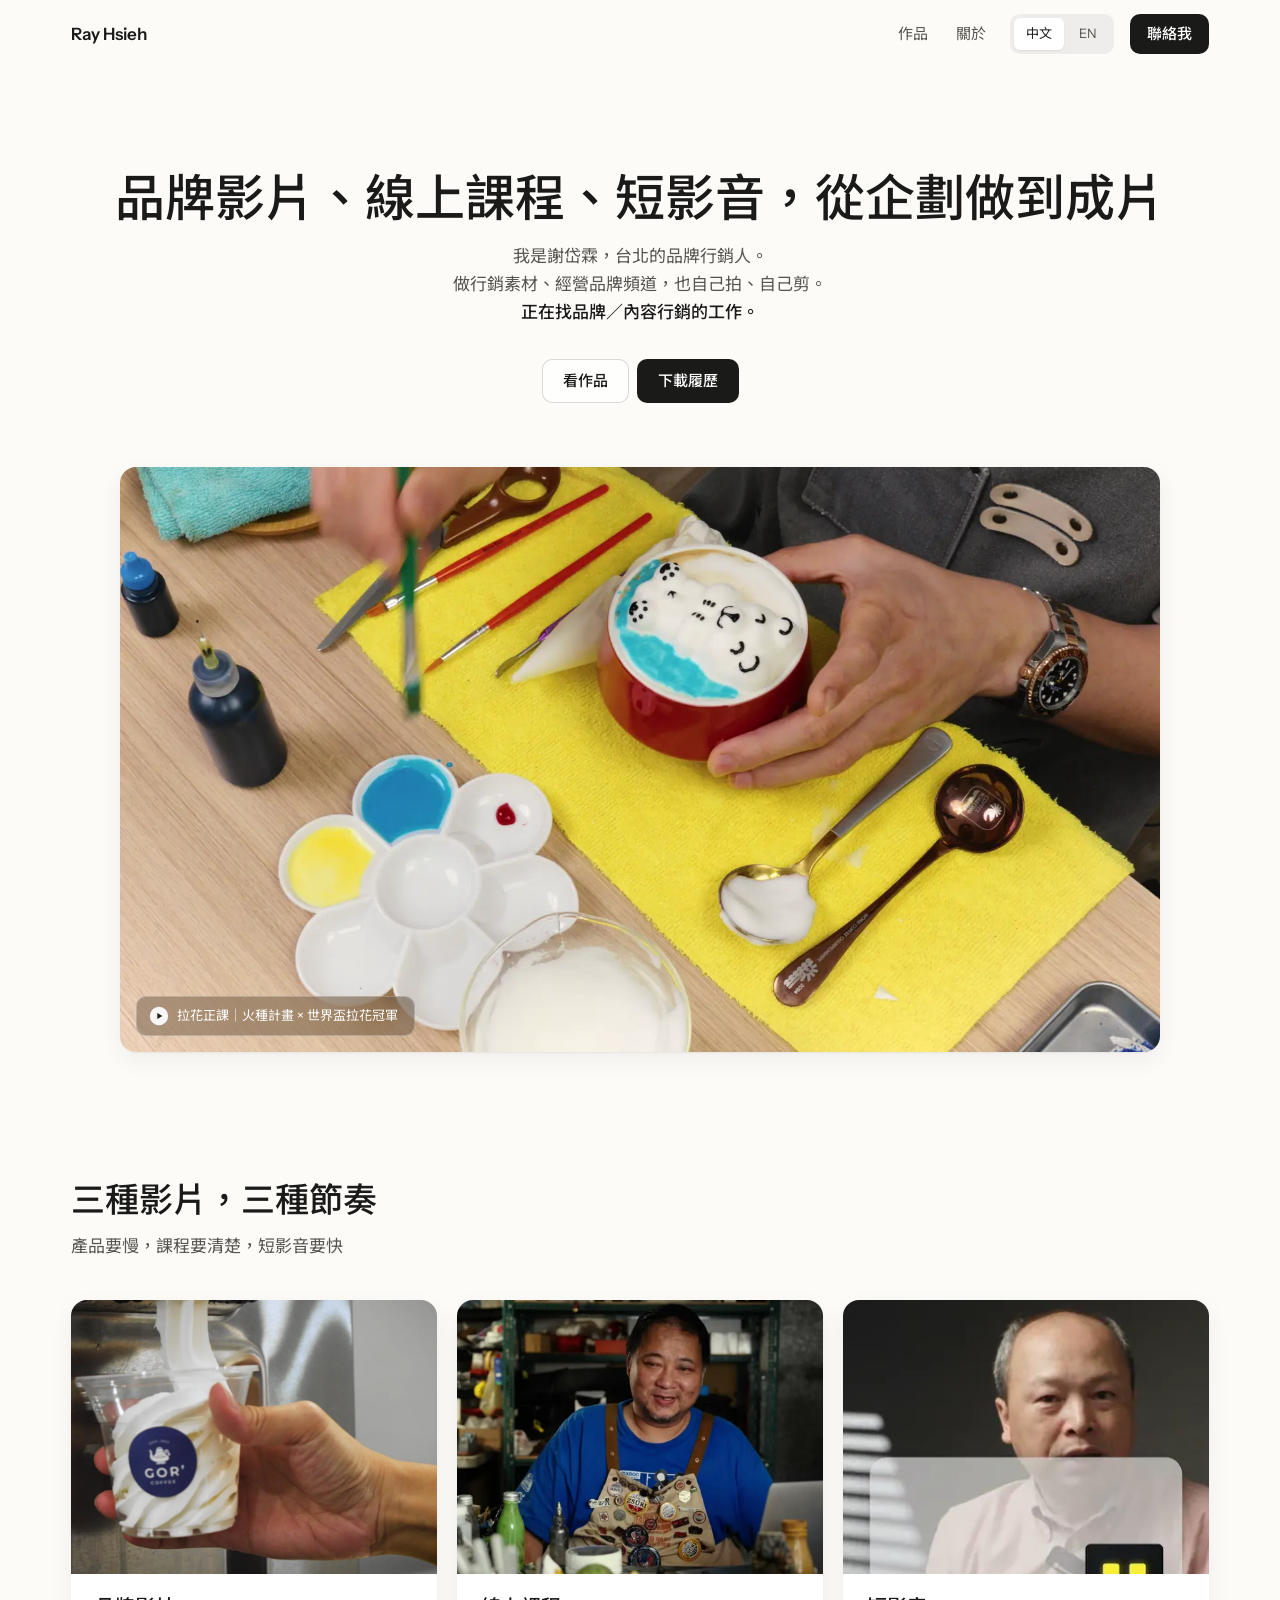
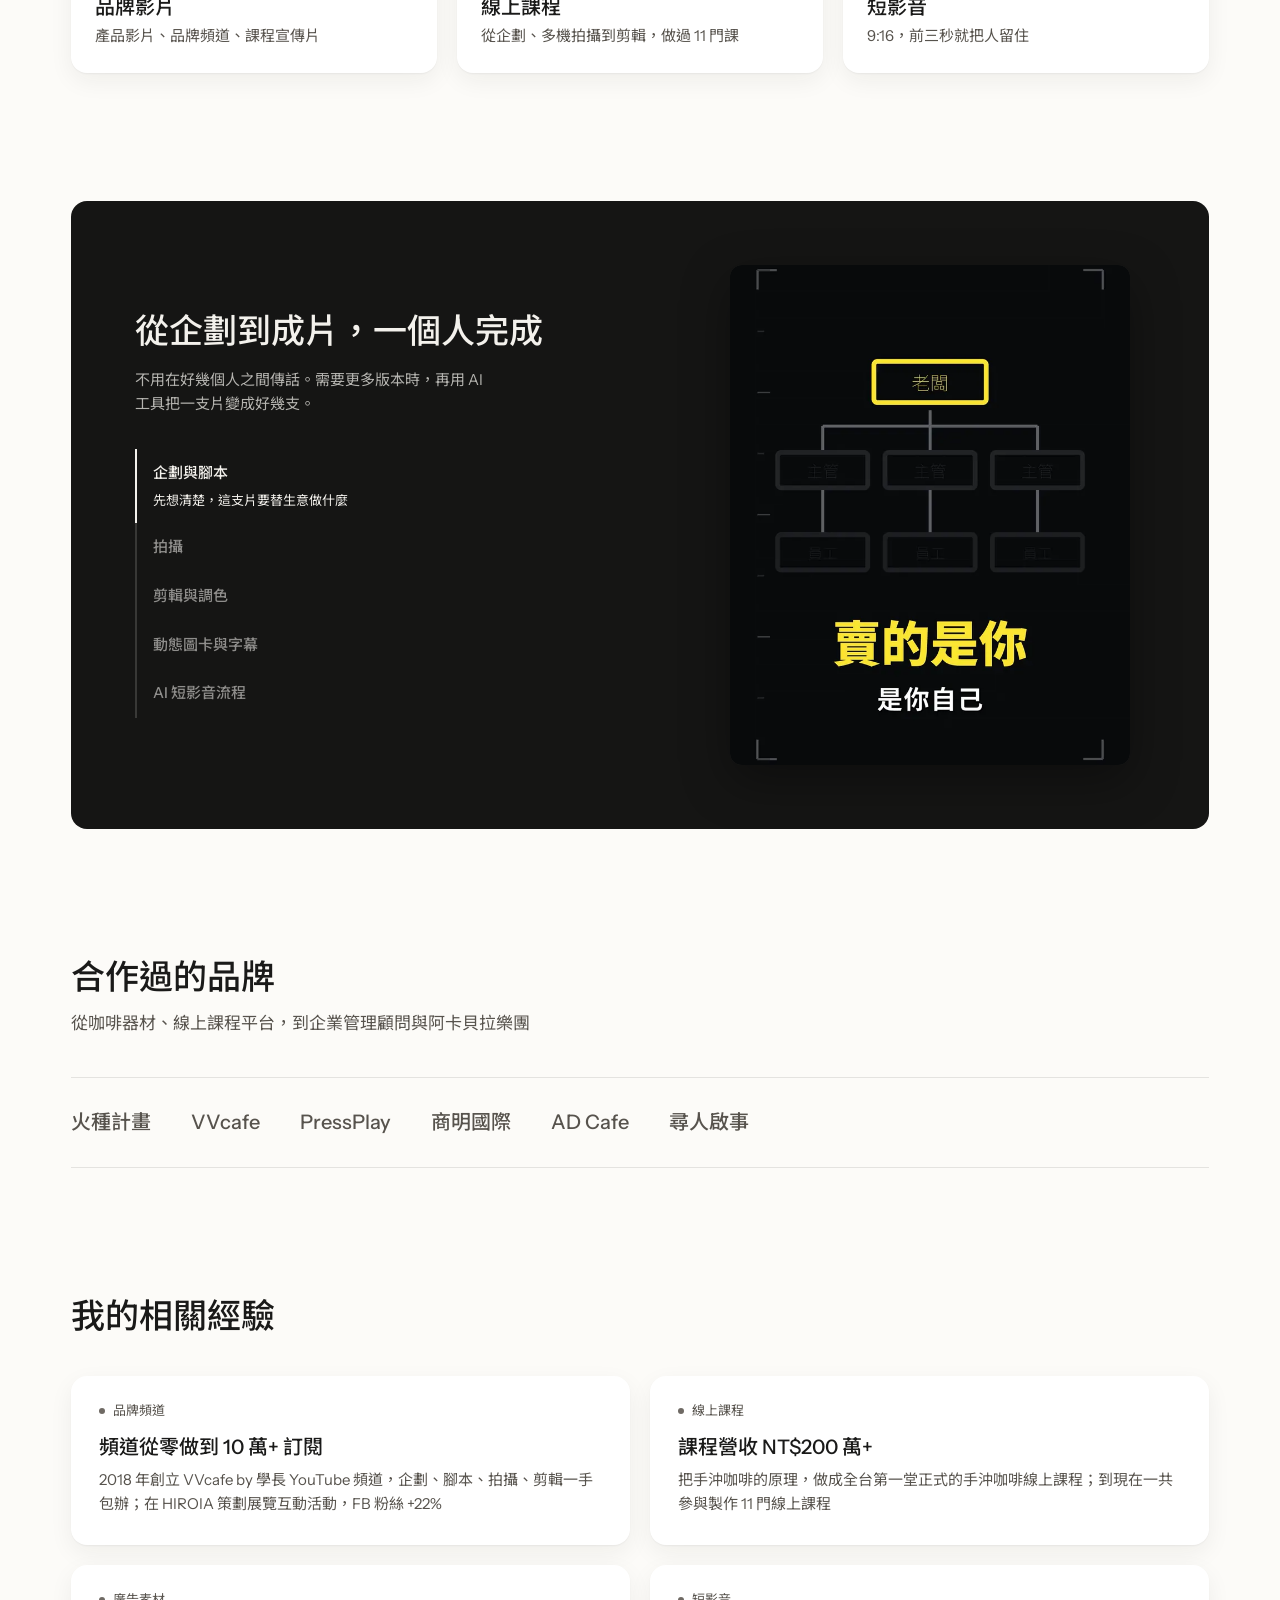
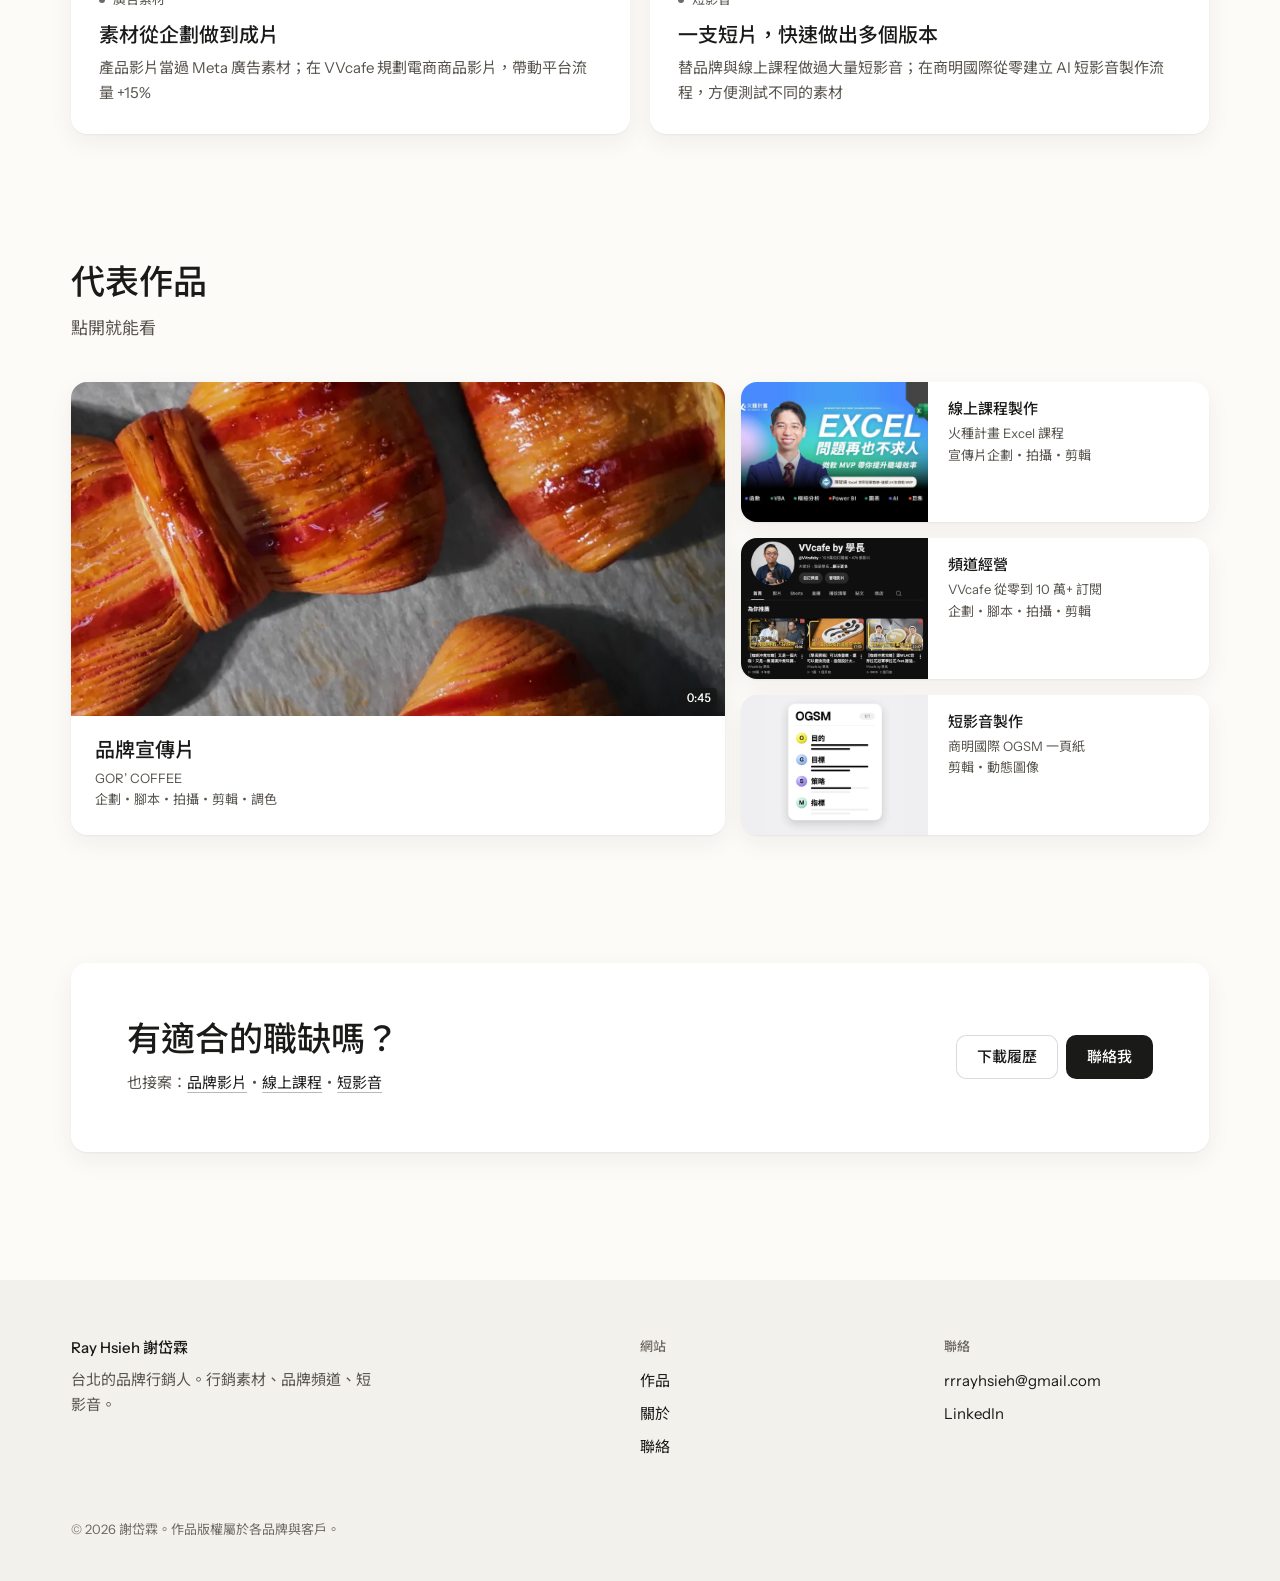
==== commit 55ffcd5e: "作品集 v6 求職版：品牌／內容行銷，接案留小入口；履歷加上職稱 Co-Authored-By: Claude Opus 5.5 <noreply@anthropic.com>" ====
--- a/index.html
+++ b/index.html
@@ -8,7 +8,7 @@
 <meta property="og:type" content="website">
 <meta property="og:title" content="謝岱霖 Ray Hsieh｜品牌行銷・短影音">
 <meta property="og:description" content="謝岱霖（Ray Hsieh），台北的品牌行銷人：行銷素材、品牌頻道與短影音，從企劃、拍攝到剪輯一手完成。">
-<meta property="og:image" content="https://rrrayhsieh.github.io/portfolio/assets/og.jpg">
+<meta property="og:image" content="https://rrrayhsieh.github.io/portfolio/assets/og.jpg?v=7285c92c">
 <meta name="twitter:card" content="summary_large_image">
 <meta name="theme-color" content="#fcfbf8">
 <link rel="icon" href="favicon.svg" type="image/svg+xml">
@@ -28,7 +28,7 @@
 <link rel="preconnect" href="https://fonts.googleapis.com">
 <link rel="preconnect" href="https://fonts.gstatic.com" crossorigin>
 <link rel="stylesheet" href="https://fonts.googleapis.com/css2?family=Instrument+Sans:wght@400;500;600&amp;family=Noto+Sans+TC:wght@400;500;600&amp;display=swap">
-<link rel="stylesheet" href="assets/css/site.css?v=d645b0e0">
+<link rel="stylesheet" href="assets/css/site.css?v=d2a4c1e5">
 </head>
 <body>
 <a class="skip" href="#main"><span data-l="zh">跳到內容</span><span data-l="en">Skip to content</span></a>
@@ -54,10 +54,10 @@
 <section class="hero">
   <div class="wrap hero-in">
     <h1 class="h1"><span data-l="zh"><span class="nowrap">品牌影片、</span><span class="nowrap">線上課程、</span><span class="nowrap">短影音，</span><span class="nowrap">從企劃做到成片</span></span><span data-l="en">Brand films, courses and shorts, start to finish</span></h1>
-    <p class="lead"><span data-l="zh">我是謝岱霖，台北的品牌行銷人。<br>做行銷素材、經營品牌頻道，也自己拍、自己剪。</span><span data-l="en">I’m Ray Hsieh, a brand marketer in Taipei. <br>I make marketing content, grow brand channels, and shoot and edit it myself.</span></p>
+    <p class="lead"><span data-l="zh">我是謝岱霖，台北的品牌行銷人。<br>做行銷素材、經營品牌頻道，也自己拍、自己剪。<br><strong>正在找品牌／內容行銷的工作。</strong></span><span data-l="en">I’m Ray Hsieh, a brand marketer in Taipei. <br>I make marketing content, grow brand channels, and shoot and edit it myself. <br><strong>I’m looking for a role in brand or content marketing.</strong></span></p>
     <div class="hero-btns">
       <a class="btn btn-line" href="work.html"><span data-l="zh">看作品</span><span data-l="en">See the work</span></a>
-      <a class="btn btn-dark" href="contact.html"><span data-l="zh">聊聊你的專案</span><span data-l="en">Tell me about your project</span></a>
+      <a class="btn btn-dark" href="assets/cv/Ray_Hsieh_CV_zh.pdf" download><span data-l="zh">下載履歷</span><span data-l="en">Download CV (Chinese)</span></a>
     </div>
     <a class="reel card" href="assets/clips/latte-main-0.mp4" data-work="latte-main" data-n="0" aria-label="播放拉花正課的片段" data-aria-en="Play a clip from the latte art course"><video muted loop playsinline preload="metadata" poster="assets/clips/latte-main-poster.webp" width="1920" height="1080" aria-hidden="true" data-autoplay><source src="assets/clips/latte-main.mp4" type="video/mp4"></video><span class="reel-chip"><svg class="play-icon" viewBox="0 0 24 24" aria-hidden="true"><circle cx="12" cy="12" r="11"/><path d="M10 8.5v7l6-3.5z"/></svg><span data-l="zh">拉花正課｜火種計畫 × 世界盃拉花冠軍</span><span data-l="en">Latte art course · Wonder Fire, with a world champion</span></span></a>
   </div>
@@ -99,7 +99,7 @@
 <section class="section" aria-labelledby="exp-h">
   <div class="wrap">
     <div class="section-head"><h2 class="h2" id="exp-h" data-reveal><span data-l="zh">我的相關經驗</span><span data-l="en">My relevant experience</span></h2></div>
-    <div class="why"><div class="card why-card" data-reveal><p class="why-tag"><span data-l="zh">廣告素材</span><span data-l="en">Ad creative</span></p><div><h3 class="h3"><span data-l="zh">素材從企劃做到成片</span><span data-l="en">Creative, from plan to final cut</span></h3><p><span data-l="zh">產品影片當過 Meta 廣告素材；在 VVcafe 規劃電商商品影片，帶動平台流量 +15%</span><span data-l="en">My product videos ran as Meta ad creative; product videos I planned for VVcafe lifted marketplace traffic 15%</span></p></div></div><div class="card why-card" data-reveal><p class="why-tag"><span data-l="zh">廣告投放</span><span data-l="en">Paid ads</span></p><div><h3 class="h3"><span data-l="zh">自己在 Meta 投放過</span><span data-l="en">Meta ads, run myself</span></h3><p><span data-l="zh">在 VVcafe 用 Meta 廣告管理員，自己設定受眾、預算與目標，投放咖啡器材廣告，素材也是自己做的</span><span data-l="en">At VVcafe I ran coffee-gear ads in Meta Ads Manager, setting audiences, budgets and objectives myself, with creative I made</span></p></div></div><div class="card why-card" data-reveal><p class="why-tag"><span data-l="zh">品牌頻道</span><span data-l="en">Brand channel</span></p><div><h3 class="h3"><span data-l="zh">頻道從零做到 10 萬+ 訂閱</span><span data-l="en">A channel from zero to 100k+</span></h3><p><span data-l="zh">2018 年創立 VVcafe by 學長 YouTube 頻道，企劃、腳本、拍攝、剪輯一手包辦；在 HIROIA 策劃展覽互動活動，FB 粉絲 +22%</span><span data-l="en">In 2018 I started the VVcafe YouTube channel and did the planning, scripts, shooting and editing; at HIROIA an exhibition campaign grew Facebook followers 22%</span></p></div></div><div class="card why-card" data-reveal><p class="why-tag"><span data-l="zh">短影音</span><span data-l="en">Short-form</span></p><div><h3 class="h3"><span data-l="zh">一支短片，快速做出多個版本</span><span data-l="en">One short, many versions</span></h3><p><span data-l="zh">替品牌與線上課程做過大量短影音；在商明國際從零建立 AI 短影音製作流程，方便測試不同的素材</span><span data-l="en">Short videos for brands and online courses; at Biz Civilization I built an AI short-video workflow from scratch, so different creatives are easy to test</span></p></div></div></div>
+    <div class="why"><div class="card why-card" data-reveal><p class="why-tag"><span data-l="zh">品牌頻道</span><span data-l="en">Brand channel</span></p><div><h3 class="h3"><span data-l="zh">頻道從零做到 10 萬+ 訂閱</span><span data-l="en">A channel from zero to 100k+</span></h3><p><span data-l="zh">2018 年創立 VVcafe by 學長 YouTube 頻道，企劃、腳本、拍攝、剪輯一手包辦；在 HIROIA 策劃展覽互動活動，FB 粉絲 +22%</span><span data-l="en">In 2018 I started the VVcafe YouTube channel and did the planning, scripts, shooting and editing; at HIROIA an exhibition campaign grew Facebook followers 22%</span></p></div></div><div class="card why-card" data-reveal><p class="why-tag"><span data-l="zh">線上課程</span><span data-l="en">Online courses</span></p><div><h3 class="h3"><span data-l="zh">課程營收 NT$200 萬+</span><span data-l="en">Over NT$2M in course sales</span></h3><p><span data-l="zh">把手沖咖啡的原理，做成全台第一堂正式的手沖咖啡線上課程；到現在一共參與製作 11 門線上課程</span><span data-l="en">I turned the principles of pour-over into Taiwan’s first full pour-over course online; I’ve worked on 11 online courses in all</span></p></div></div><div class="card why-card" data-reveal><p class="why-tag"><span data-l="zh">廣告素材</span><span data-l="en">Ad creative</span></p><div><h3 class="h3"><span data-l="zh">素材從企劃做到成片</span><span data-l="en">Creative, from plan to final cut</span></h3><p><span data-l="zh">產品影片當過 Meta 廣告素材；在 VVcafe 規劃電商商品影片，帶動平台流量 +15%</span><span data-l="en">My product videos ran as Meta ad creative; product videos I planned for VVcafe lifted marketplace traffic 15%</span></p></div></div><div class="card why-card" data-reveal><p class="why-tag"><span data-l="zh">短影音</span><span data-l="en">Short-form</span></p><div><h3 class="h3"><span data-l="zh">一支短片，快速做出多個版本</span><span data-l="en">One short, many versions</span></h3><p><span data-l="zh">替品牌與線上課程做過大量短影音；在商明國際從零建立 AI 短影音製作流程，方便測試不同的素材</span><span data-l="en">Short videos for brands and online courses; at Biz Civilization I built an AI short-video workflow from scratch, so different creatives are easy to test</span></p></div></div></div>
   </div>
 </section>
 
@@ -113,10 +113,10 @@
 <section class="wrap next" aria-labelledby="cta-h">
   <div class="card next-card" data-reveal>
     <div>
-      <h2 class="h2" id="cta-h"><span data-l="zh">有想拍的東西嗎？</span><span data-l="en">Got something worth filming?</span></h2>
-      <p class="next-types"><span data-l="zh">或直接挑一種：</span><span data-l="en">Or pick one: </span><a href="contact.html?type=brand#form"><span data-l="zh">品牌影片</span><span data-l="en">brand film</span></a><span data-l="zh">・</span><span data-l="en">, </span><a href="contact.html?type=course#form"><span data-l="zh">線上課程</span><span data-l="en">online course</span></a><span data-l="zh">・</span><span data-l="en">, </span><a href="contact.html?type=shorts#form"><span data-l="zh">短影音</span><span data-l="en">shorts</span></a></p>
+      <h2 class="h2" id="cta-h"><span data-l="zh">有適合的職缺嗎？</span><span data-l="en">Have a role in mind?</span></h2>
+      <p class="next-types"><span data-l="zh">也接案：</span><span data-l="en">Also taking projects: </span><a href="contact.html?type=brand#form"><span data-l="zh">品牌影片</span><span data-l="en">brand film</span></a><span data-l="zh">・</span><span data-l="en">, </span><a href="contact.html?type=course#form"><span data-l="zh">線上課程</span><span data-l="en">online course</span></a><span data-l="zh">・</span><span data-l="en">, </span><a href="contact.html?type=shorts#form"><span data-l="zh">短影音</span><span data-l="en">shorts</span></a></p>
     </div>
-    <a class="btn btn-dark" href="contact.html"><span data-l="zh">聊聊你的專案</span><span data-l="en">Tell me about your project</span></a>
+    <div class="next-btns"><a class="btn btn-line" href="assets/cv/Ray_Hsieh_CV_zh.pdf" download><span data-l="zh">下載履歷</span><span data-l="en">Download CV (Chinese)</span></a><a class="btn btn-dark" href="contact.html"><span data-l="zh">聯絡我</span><span data-l="en">Contact</span></a></div>
   </div>
 </section>
 </main>
@@ -136,11 +136,11 @@
     <div class="player-actions">
       <a class="btn btn-line" data-out rel="noopener" target="_blank" hidden></a>
       <button type="button" class="btn btn-line" data-close autofocus><span data-l="zh">關閉</span><span data-l="en">Close</span></button>
-      <a class="btn btn-dark" data-ask href="contact.html"><span data-l="zh">我也想做一支</span><span data-l="en">I want one like this</span></a>
+      <a class="btn btn-dark" data-ask href="contact.html"><span data-l="zh">聯絡我</span><span data-l="en">Contact</span></a>
     </div>
   </div>
 </dialog>
 <script src="assets/js/works.js?v=2b1dd5af" defer></script>
-<script src="assets/js/site.js?v=09d67016" defer></script>
+<script src="assets/js/site.js?v=a95b3470" defer></script>
 </body>
 </html>
--- a/assets/css/site.css
+++ b/assets/css/site.css
@@ -110,6 +110,7 @@
 .h3 { font-size: var(--t-h3); font-weight: 500; line-height: 1.3; }
 html[data-lang="zh"] .h1, html[data-lang="zh"] .h2 { letter-spacing: 0; }
 .lead { font-size: var(--t-lead); color: var(--muted); }
+.lead strong { color: var(--ink); font-weight: 500; } /* the one line a recruiter must not miss */
 .section { padding-top: var(--section); }
 .section-head { max-width: 640px; margin-bottom: 40px; }
 .section-head .lead { margin-top: 12px; }
@@ -186,12 +187,13 @@
 .picks > :first-child h3 { font-size: var(--t-h3); }
 .picks p { margin-top: 4px; font-size: var(--t-meta); color: var(--muted); }
 
-/* the closing card: one action, and the three kinds of project as quiet links */
+/* the closing card: the CV and a way to get in touch, with the three kinds of project as quiet links */
 .next { padding-top: var(--section); }
 .next-card { display: flex; align-items: center; justify-content: space-between; gap: 24px; padding: clamp(28px, 5vw, 56px); }
 .next-types { margin-top: 12px; color: var(--muted); }
 .next-types a { color: var(--ink); text-decoration: underline; text-decoration-color: rgba(26, 26, 25, 0.3); text-underline-offset: 4px; transition: text-decoration-color 160ms var(--ease); }
 .next-types a:hover { text-decoration-color: var(--ink); }
+.next-btns { display: flex; flex-wrap: wrap; gap: 8px; flex: none; }
 
 /* ================================================================ about */
 .intro { position: relative; padding-top: clamp(56px, 7vw, 96px); }
@@ -265,6 +267,10 @@
 
 .more { padding-top: clamp(80px, 8vw, 112px); }
 .more-grid { display: grid; grid-template-columns: repeat(4, minmax(0, 1fr)); gap: 16px; }
+/* the rest of the work stays folded behind one button; choosing a filter opens it */
+.more-fold > summary { list-style: none; cursor: pointer; }
+.more-fold > summary::-webkit-details-marker { display: none; }
+.more-fold[open] > summary { display: none; }
 .other .card-body { padding: 16px 20px 20px; }
 .other h3 { font-size: var(--t-body); font-weight: 500; line-height: 1.4; }
 .other p { margin-top: 4px; font-size: var(--t-meta); }
@@ -277,6 +283,7 @@
 .direct a { display: flex; align-items: center; justify-content: space-between; gap: 12px; padding: 16px 20px; border: 1px solid var(--line); border-radius: var(--r-md); background: rgba(255, 255, 255, 0.75); overflow-wrap: anywhere; transition: border-color 160ms var(--ease); }
 .direct a:hover { border-color: rgba(26, 26, 25, 0.35); }
 .direct small { display: block; font-size: var(--t-meta); color: var(--soft); }
+.direct-cv { margin-top: 16px; } /* the CV as the about page's button, not a third outlined box */
 .direct svg { width: 18px; height: 18px; flex: none; fill: none; stroke: currentColor; stroke-width: 2; stroke-linecap: round; stroke-linejoin: round; }
 /* common projects: four choices that tick the form; the cards of one row share one height, however their titles wrap */
 .ways-grid { display: grid; grid-template-columns: repeat(4, minmax(0, 1fr)); gap: 16px; }
@@ -285,6 +292,7 @@
 .ways-grid .card-body { padding: 20px 24px 24px; }
 
 .form { display: grid; gap: 24px; padding: clamp(24px, 3.4vw, 40px); }
+.form-head p { margin-top: 8px; color: var(--muted); }
 .row2 { display: grid; grid-template-columns: 1fr 1fr; gap: 16px; }
 fieldset { min-width: 0; margin: 0; padding: 0; border: 0; }
 .field label:not(.chips label), .field legend { display: block; margin-bottom: 8px; padding: 0; font-size: var(--t-body); font-weight: 500; }
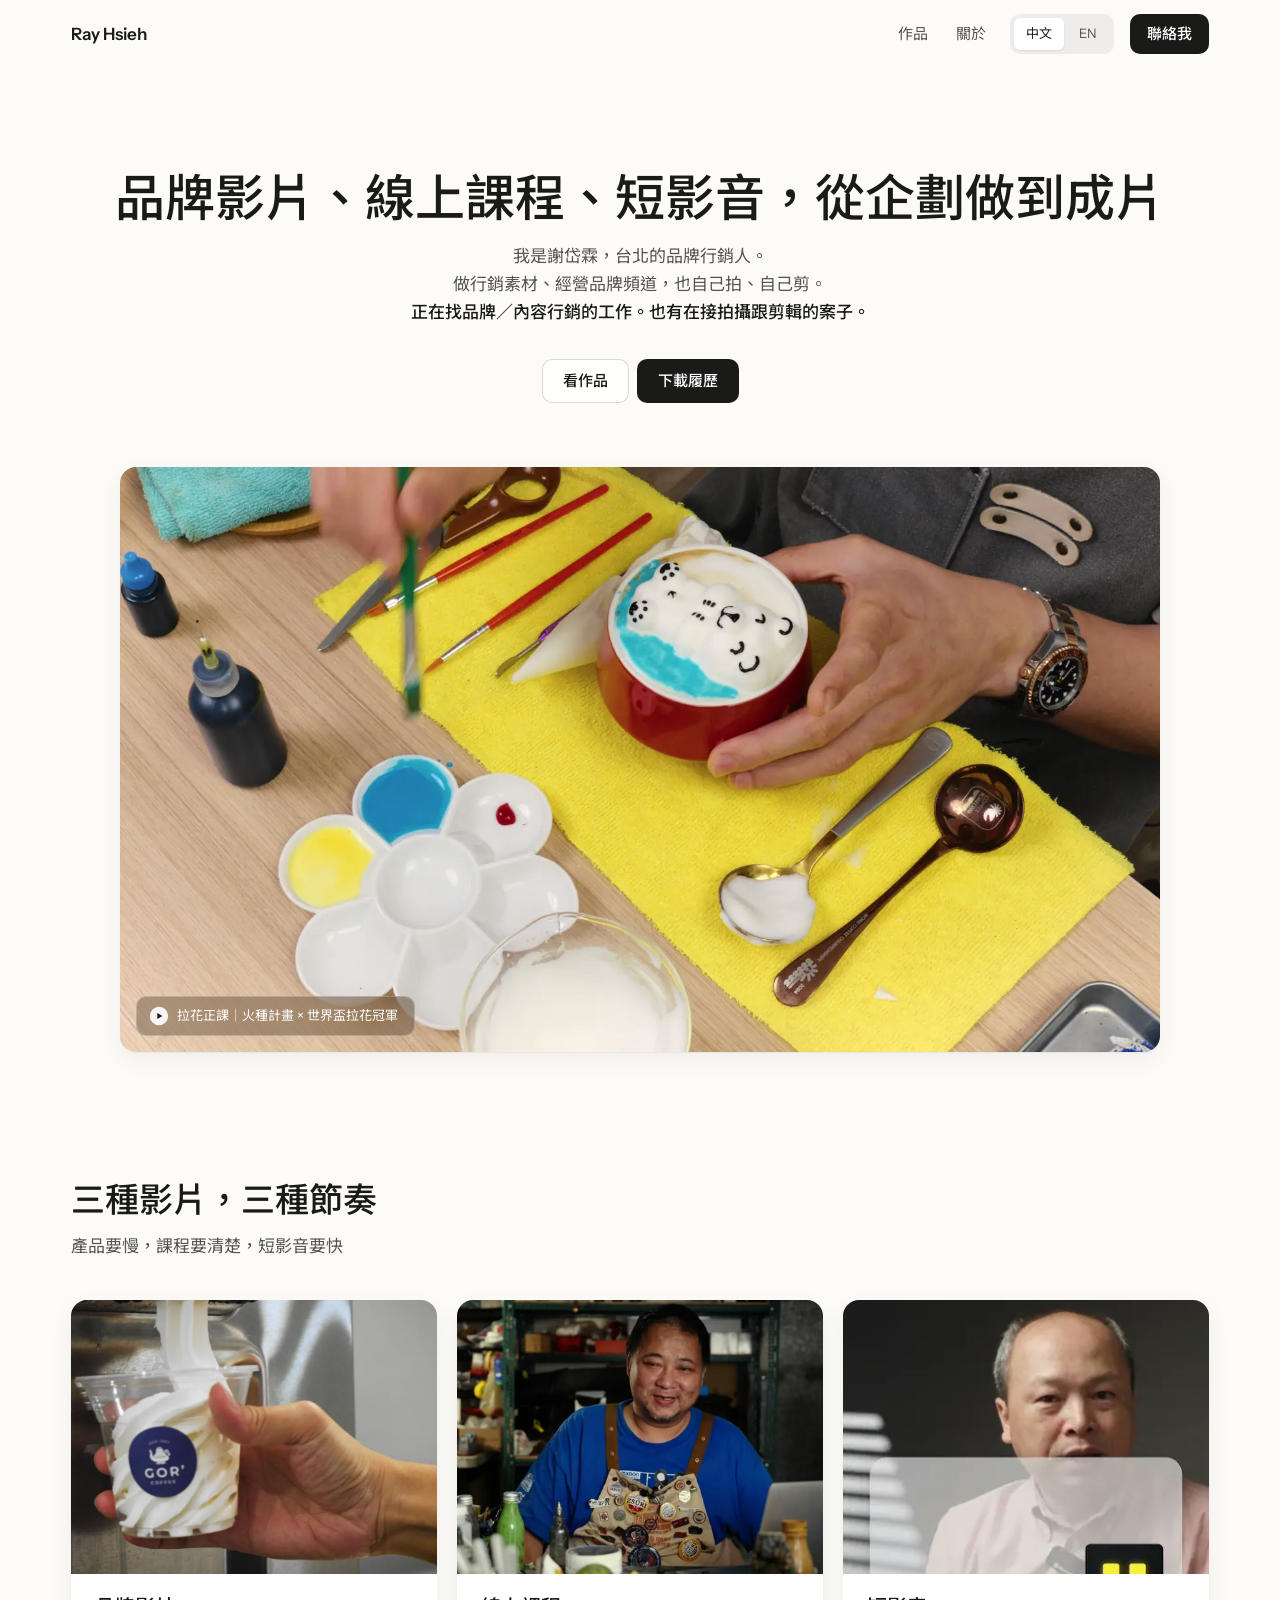
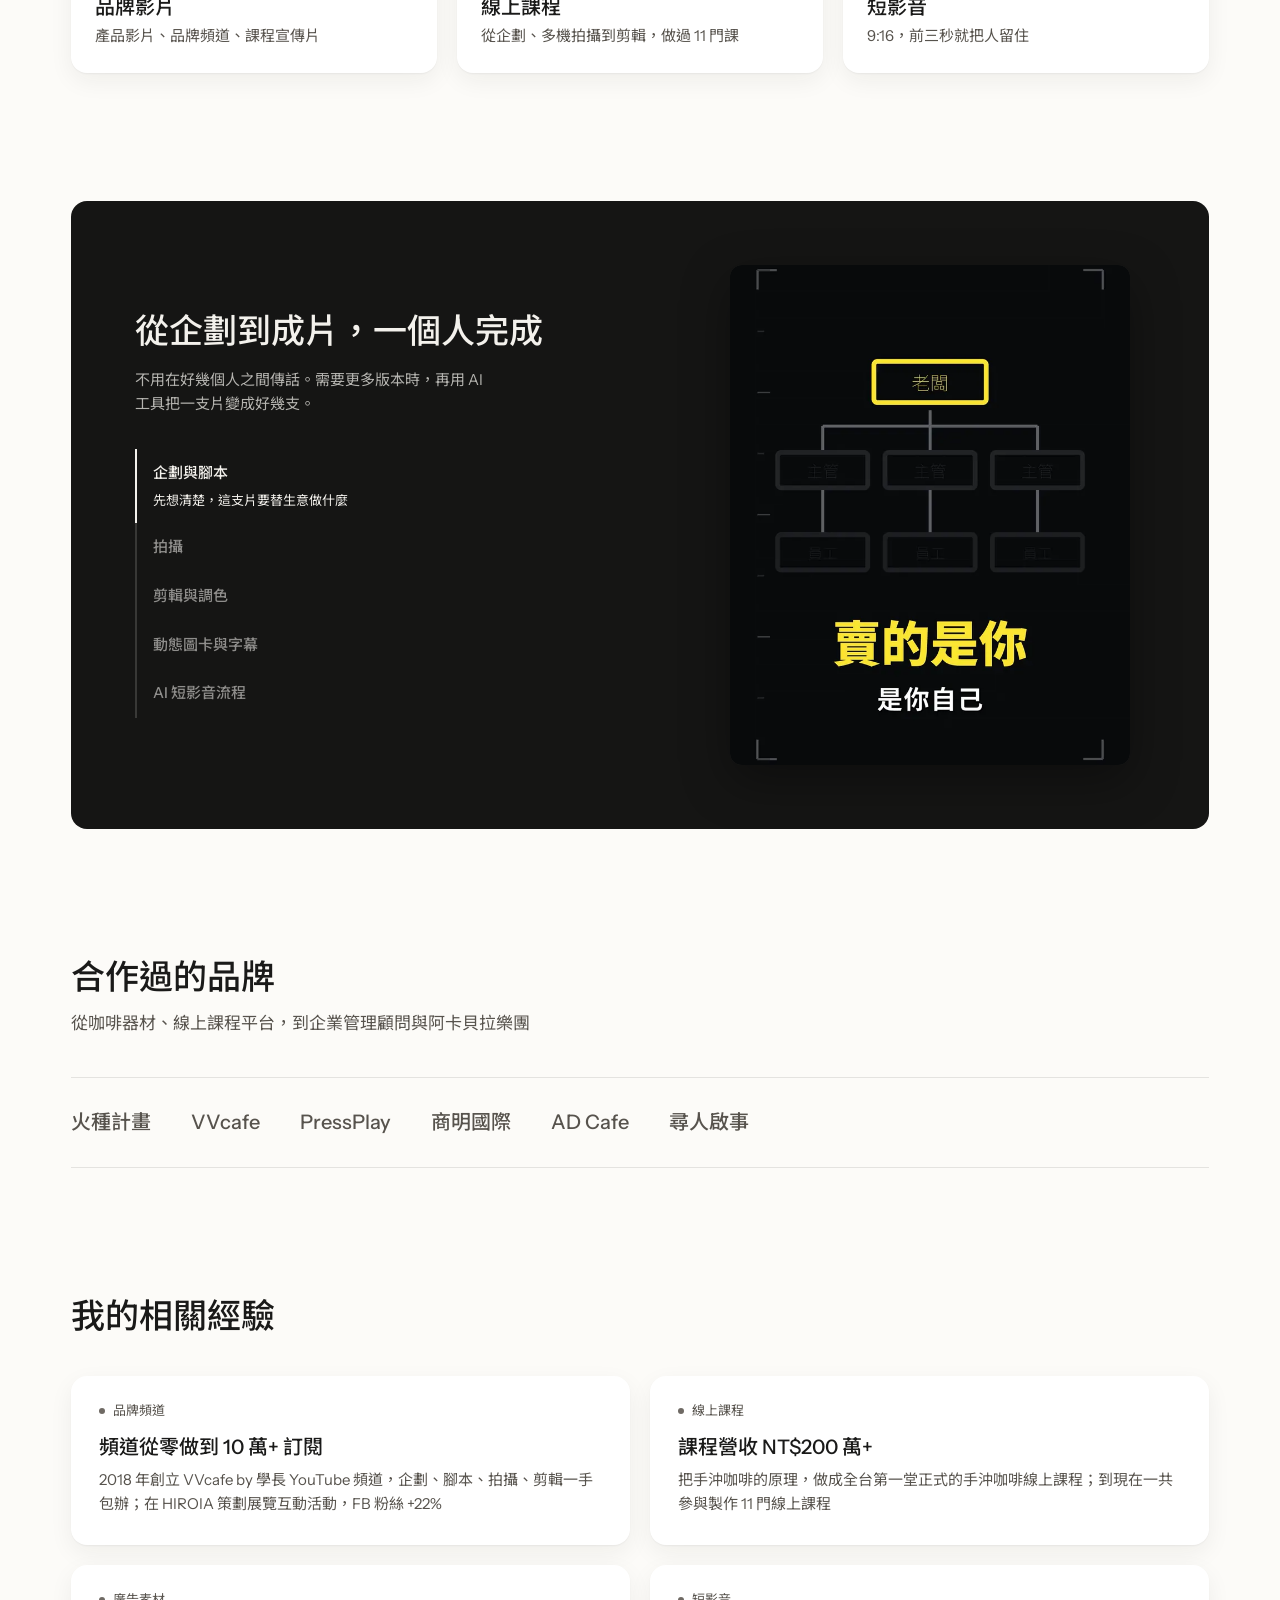
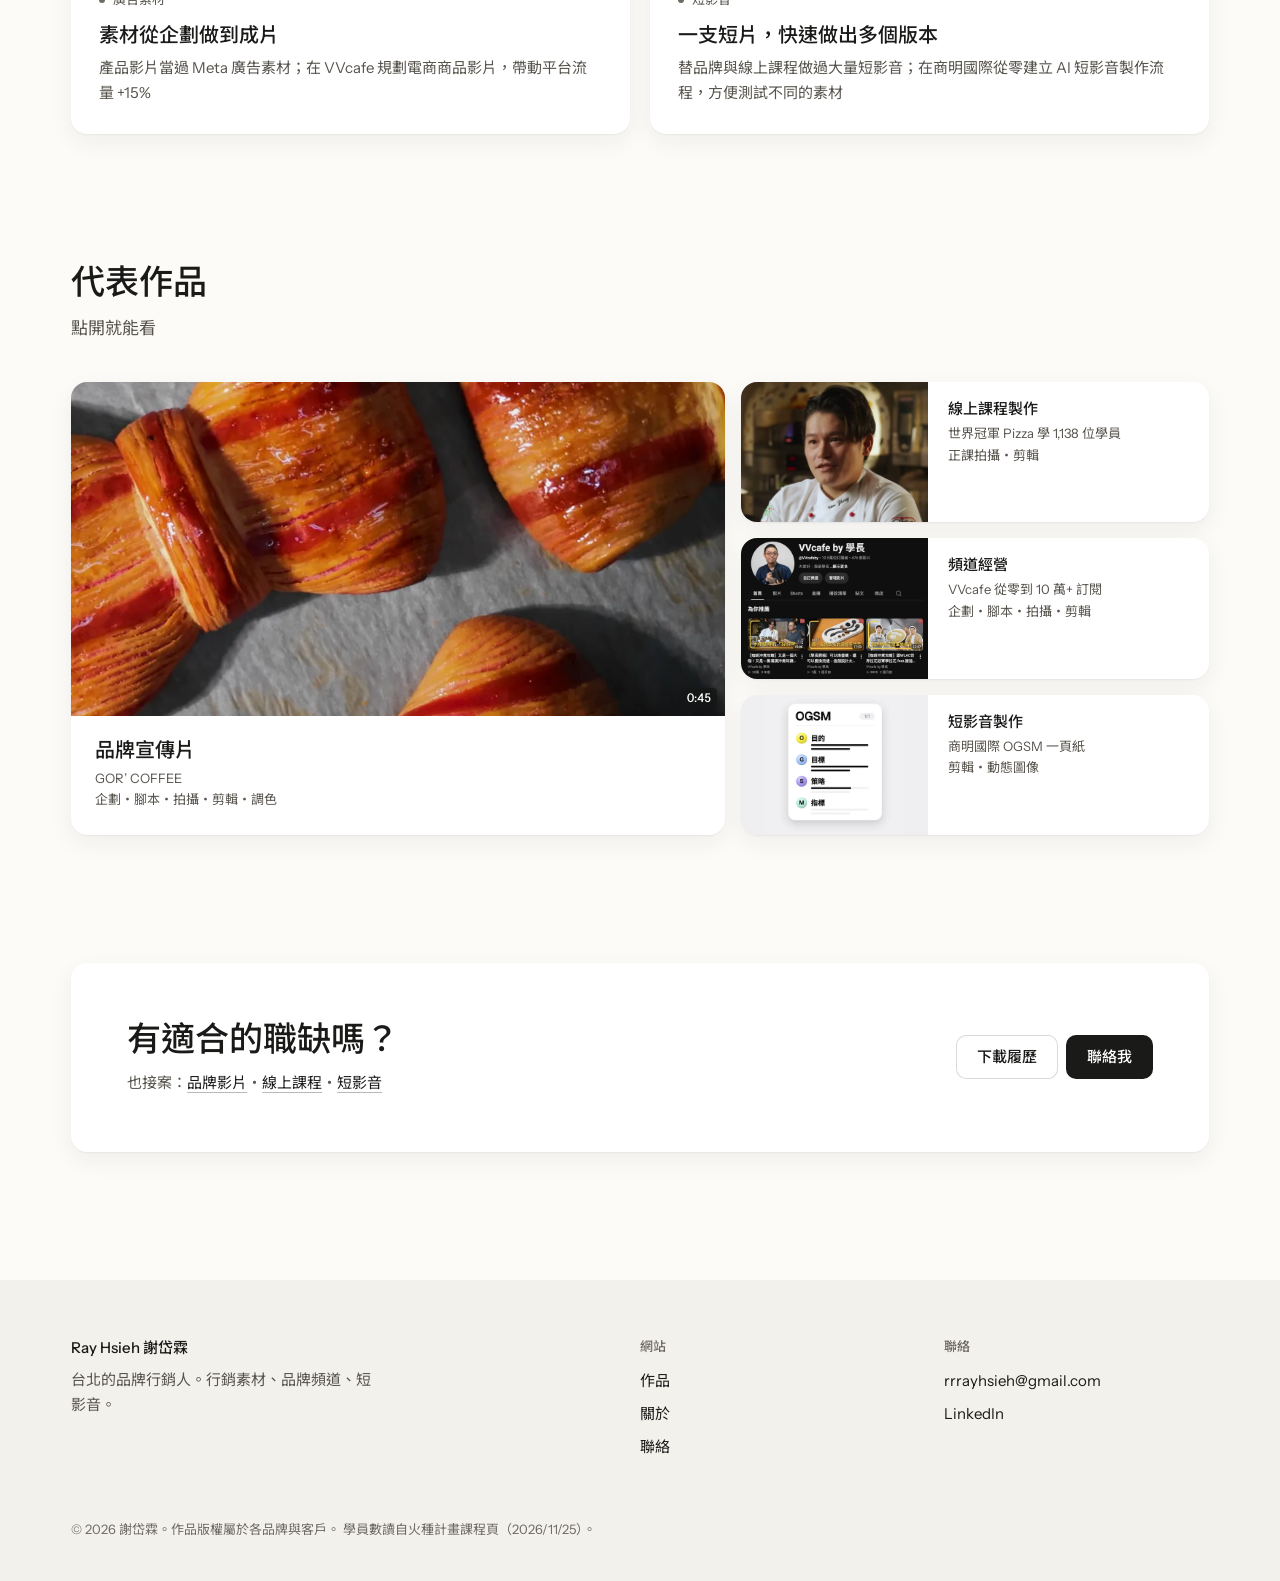
==== commit 4fa01eac: "作品集：VVcafe 頻道案例頁；世界冠軍 Pizza 學放進首頁與作品頁精選；開場加上接案那句 Co-Authored-By: Claude Opus 5.5 <noreply@anthropic." ====
--- a/index.html
+++ b/index.html
@@ -28,7 +28,7 @@
 <link rel="preconnect" href="https://fonts.googleapis.com">
 <link rel="preconnect" href="https://fonts.gstatic.com" crossorigin>
 <link rel="stylesheet" href="https://fonts.googleapis.com/css2?family=Instrument+Sans:wght@400;500;600&amp;family=Noto+Sans+TC:wght@400;500;600&amp;display=swap">
-<link rel="stylesheet" href="assets/css/site.css?v=d2a4c1e5">
+<link rel="stylesheet" href="assets/css/site.css?v=947e409a">
 </head>
 <body>
 <a class="skip" href="#main"><span data-l="zh">跳到內容</span><span data-l="en">Skip to content</span></a>
@@ -54,7 +54,7 @@
 <section class="hero">
   <div class="wrap hero-in">
     <h1 class="h1"><span data-l="zh"><span class="nowrap">品牌影片、</span><span class="nowrap">線上課程、</span><span class="nowrap">短影音，</span><span class="nowrap">從企劃做到成片</span></span><span data-l="en">Brand films, courses and shorts, start to finish</span></h1>
-    <p class="lead"><span data-l="zh">我是謝岱霖，台北的品牌行銷人。<br>做行銷素材、經營品牌頻道，也自己拍、自己剪。<br><strong>正在找品牌／內容行銷的工作。</strong></span><span data-l="en">I’m Ray Hsieh, a brand marketer in Taipei. <br>I make marketing content, grow brand channels, and shoot and edit it myself. <br><strong>I’m looking for a role in brand or content marketing.</strong></span></p>
+    <p class="lead"><span data-l="zh">我是謝岱霖，台北的品牌行銷人。<br>做行銷素材、經營品牌頻道，也自己拍、自己剪。<br><strong><span class="nowrap">正在找品牌／內容行銷的工作。</span><span class="nowrap">也有在接拍攝跟剪輯的案子。</span></strong></span><span data-l="en">I’m Ray Hsieh, a brand marketer in Taipei. <br>I make marketing content, grow brand channels, and shoot and edit it myself. <br><strong>I’m looking for a role in brand or content marketing. I also take on shooting and editing projects.</strong></span></p>
     <div class="hero-btns">
       <a class="btn btn-line" href="work.html"><span data-l="zh">看作品</span><span data-l="en">See the work</span></a>
       <a class="btn btn-dark" href="assets/cv/Ray_Hsieh_CV_zh.pdf" download><span data-l="zh">下載履歷</span><span data-l="en">Download CV (Chinese)</span></a>
@@ -106,7 +106,7 @@
 <section class="section" aria-labelledby="sel-h">
   <div class="wrap">
     <div class="section-head"><h2 class="h2" id="sel-h" data-reveal><span data-l="zh">代表作品</span><span data-l="en">Selected work</span></h2><p class="lead" data-reveal><span data-l="zh">點開就能看</span><span data-l="en">Open any of them to watch</span></p></div>
-    <div class="picks"><a data-reveal class="card other" href="assets/clips/gor-coffee-0.mp4" data-work="gor-coffee" data-n="0"><div class="card-pic"><img src="assets/img/gor-coffee-pastry.webp" alt="" loading="lazy" decoding="async"><span class="dur"><span class="vh"><span data-l="zh">片長</span><span data-l="en">Length</span> </span>0:45</span></div><div class="card-body"><h3><span data-l="zh">品牌宣傳片</span><span data-l="en">Brand film</span></h3><p><span data-l="zh"><span class="nowrap">GOR’ COFFEE</span></span><span data-l="en">GOR’ COFFEE</span><br><span data-l="zh"><span class="nowrap">企劃・</span><span class="nowrap">腳本・</span><span class="nowrap">拍攝・</span><span class="nowrap">剪輯・</span><span class="nowrap">調色</span></span><span data-l="en">Planning, script, shooting, editing, colour</span></p></div></a><a class="card other" href="https://wonderfire.win/courses/excel" rel="noopener" target="_blank" data-reveal><div class="card-pic"><img src="assets/img/wf-excel-card.webp" alt="" loading="lazy" decoding="async"></div><div class="card-body"><h3><span data-l="zh">線上課程製作</span><span data-l="en">Online course production</span></h3><p><span data-l="zh"><span class="nowrap">火種計畫</span> <span class="nowrap">Excel 課程</span></span><span data-l="en">Wonder Fire’s Excel course</span><br><span data-l="zh"><span class="nowrap">宣傳片企劃・</span><span class="nowrap">拍攝・</span><span class="nowrap">剪輯</span></span><span data-l="en">Trailer: planning, shooting, editing</span></p></div></a><a class="card other" href="https://www.youtube.com/@VVcafeby" rel="noopener" target="_blank" data-reveal><div class="card-pic"><img src="assets/img/vv-channel.webp" alt="" loading="lazy" decoding="async"></div><div class="card-body"><h3><span data-l="zh">頻道經營</span><span data-l="en">Channel management</span></h3><p><span data-l="zh"><span class="nowrap">VVcafe</span> <span class="nowrap">從零到 10 萬+ 訂閱</span></span><span data-l="en">VVcafe, from zero to 100k+</span><br><span data-l="zh"><span class="nowrap">企劃・</span><span class="nowrap">腳本・</span><span class="nowrap">拍攝・</span><span class="nowrap">剪輯</span></span><span data-l="en">Planning, scripts, shooting, editing</span></p></div></a><a data-reveal class="card other" href="assets/clips/bci-ogsm-0.mp4" data-work="bci-ogsm" data-n="0"><div class="card-pic"><img src="assets/img/bci-ogsm-card.webp" alt="" loading="lazy" decoding="async"></div><div class="card-body"><h3><span data-l="zh">短影音製作</span><span data-l="en">Short-form video</span></h3><p><span data-l="zh"><span class="nowrap">商明國際</span> <span class="nowrap">OGSM 一頁紙</span></span><span data-l="en">Biz Civilization, OGSM on one page</span><br><span data-l="zh"><span class="nowrap">剪輯・</span><span class="nowrap">動態圖像</span></span><span data-l="en">Editing, motion graphics</span></p></div></a></div>
+    <div class="picks"><a data-reveal class="card other" href="assets/clips/gor-coffee-0.mp4" data-work="gor-coffee" data-n="0"><div class="card-pic"><img src="assets/img/gor-coffee-pastry.webp" alt="" loading="lazy" decoding="async"><span class="dur"><span class="vh"><span data-l="zh">片長</span><span data-l="en">Length</span> </span>0:45</span></div><div class="card-body"><h3><span data-l="zh">品牌宣傳片</span><span data-l="en">Brand film</span></h3><p><span data-l="zh"><span class="nowrap">GOR’ COFFEE</span></span><span data-l="en">GOR’ COFFEE</span><br><span data-l="zh"><span class="nowrap">企劃・</span><span class="nowrap">腳本・</span><span class="nowrap">拍攝・</span><span class="nowrap">剪輯・</span><span class="nowrap">調色</span></span><span data-l="en">Planning, script, shooting, editing, colour</span></p></div></a><a class="card other" href="https://wonderfire.win/courses/ginopizza" rel="noopener" target="_blank" data-reveal><div class="card-pic"><img src="assets/img/pizza-course-card.webp" alt="" loading="lazy" decoding="async"></div><div class="card-body"><h3><span data-l="zh">線上課程製作</span><span data-l="en">Online course production</span></h3><p><span data-l="zh"><span class="nowrap">世界冠軍 Pizza 學</span> <span class="nowrap">1,138 位學員</span></span><span data-l="en">World Champion Pizza, 1,138 students</span><br><span data-l="zh"><span class="nowrap">正課拍攝・</span><span class="nowrap">剪輯</span></span><span data-l="en">Lessons: shooting, editing</span></p></div></a><a class="card other" href="case-vvcafe.html" data-reveal><div class="card-pic"><img src="assets/img/vv-channel.webp" alt="" loading="lazy" decoding="async"></div><div class="card-body"><h3><span data-l="zh">頻道經營</span><span data-l="en">Channel management</span></h3><p><span data-l="zh"><span class="nowrap">VVcafe</span> <span class="nowrap">從零到 10 萬+ 訂閱</span></span><span data-l="en">VVcafe, from zero to 100k+</span><br><span data-l="zh"><span class="nowrap">企劃・</span><span class="nowrap">腳本・</span><span class="nowrap">拍攝・</span><span class="nowrap">剪輯</span></span><span data-l="en">Planning, scripts, shooting, editing</span></p></div></a><a data-reveal class="card other" href="assets/clips/bci-ogsm-0.mp4" data-work="bci-ogsm" data-n="0"><div class="card-pic"><img src="assets/img/bci-ogsm-card.webp" alt="" loading="lazy" decoding="async"></div><div class="card-body"><h3><span data-l="zh">短影音製作</span><span data-l="en">Short-form video</span></h3><p><span data-l="zh"><span class="nowrap">商明國際</span> <span class="nowrap">OGSM 一頁紙</span></span><span data-l="en">Biz Civilization, OGSM on one page</span><br><span data-l="zh"><span class="nowrap">剪輯・</span><span class="nowrap">動態圖像</span></span><span data-l="en">Editing, motion graphics</span></p></div></a></div>
   </div>
 </section>
 
@@ -125,7 +125,7 @@
     <div class="foot-name"><b>Ray Hsieh 謝岱霖</b><p><span data-l="zh">台北的品牌行銷人。行銷素材、品牌頻道、短影音。</span><span data-l="en">A brand marketer in Taipei: marketing content, brand channels, short-form video.</span></p></div>
     <div><h2 class="foot-h"><span data-l="zh">網站</span><span data-l="en">Site</span></h2><ul role="list"><li><a href="work.html"><span data-l="zh">作品</span><span data-l="en">Work</span></a></li><li><a href="about.html"><span data-l="zh">關於</span><span data-l="en">About</span></a></li><li><a href="contact.html"><span data-l="zh">聯絡</span><span data-l="en">Contact</span></a></li></ul></div>
     <div><h2 class="foot-h"><span data-l="zh">聯絡</span><span data-l="en">Contact</span></h2><ul role="list"><li><a href="mailto:rrrayhsieh@gmail.com?subject=%E4%BD%9C%E5%93%81%E9%9B%86%E4%BE%86%E4%BF%A1" data-href-en="mailto:rrrayhsieh@gmail.com?subject=Portfolio%20enquiry">rrrayhsieh@gmail.com</a></li><li><a href="https://www.linkedin.com/in/tailinhsieh" rel="noopener" target="_blank">LinkedIn</a></li></ul></div>
-    <p class="legal"><span data-l="zh">© 2026 謝岱霖。作品版權屬於各品牌與客戶。</span><span data-l="en">© 2026 Tai Lin (Ray) Hsieh. The works belong to their brands and clients.</span></p>
+    <p class="legal"><span data-l="zh">© 2026 謝岱霖。作品版權屬於各品牌與客戶。</span><span data-l="en">© 2026 Tai Lin (Ray) Hsieh. The works belong to their brands and clients.</span> <span data-l="zh">學員數讀自火種計畫課程頁（2026/11/25）。</span><span data-l="en">Student count read from the Wonder Fire course page on 25 November 2026.</span></p>
   </div>
 </footer>
 <dialog class="player" id="player" aria-labelledby="player-title">
@@ -140,7 +140,7 @@
     </div>
   </div>
 </dialog>
-<script src="assets/js/works.js?v=2b1dd5af" defer></script>
-<script src="assets/js/site.js?v=a95b3470" defer></script>
+<script src="assets/js/works.js?v=3ee1a5bb" defer></script>
+<script src="assets/js/site.js?v=c15c9e12" defer></script>
 </body>
 </html>
--- a/assets/css/site.css
+++ b/assets/css/site.css
@@ -91,7 +91,7 @@
 .logo { display: flex; align-items: center; margin-right: auto; font-weight: 600; font-size: 17px; }
 .nav-links { display: flex; align-items: center; gap: 4px; font-size: var(--t-body); }
 .nav-links > a { padding: 8px 12px; border-radius: 8px; color: var(--muted); transition: background-color 160ms var(--ease), color 160ms var(--ease); }
-.nav-links > a:hover, .nav-links > a[aria-current="page"] { background: rgba(26, 26, 25, 0.06); color: var(--ink); }
+.nav-links > a:hover, .nav-links > a[aria-current] { background: rgba(26, 26, 25, 0.06); color: var(--ink); } /* "page", or "true" on a case inside the work section */
 .lang { display: inline-flex; gap: 2px; margin: 0 8px; padding: 4px; border-radius: var(--r-sm); background: rgba(26, 26, 25, 0.06); }
 .lang button { min-width: 44px; min-height: 32px; padding: 0 12px; border: 0; border-radius: var(--r-tag); background: transparent; color: var(--muted); font-size: var(--t-meta); cursor: pointer; transition: background-color 160ms var(--ease), color 160ms var(--ease); }
 html[data-lang="zh"] .lang [data-set-lang="zh"],
@@ -259,6 +259,8 @@
 .case-facts dt { color: var(--soft); }
 .case-facts dd { color: var(--ink); }
 .case-text .btn { margin-top: auto; }
+.case-text .case-btns { margin-top: auto; display: flex; flex-wrap: wrap; gap: 8px; } /* a card with a case study: two buttons, still at the foot */
+.case-text .case-btns .btn { margin-top: 0; }
 /* the first and the last work span the row, their picture beside their text; the pairs sit between them */
 @media (min-width: 1001px) {
   .cases > .case:is(:first-child, :last-child) { grid-column: 1 / -1; flex-direction: row; }
@@ -274,6 +276,21 @@
 .other .card-body { padding: 16px 20px 20px; }
 .other h3 { font-size: var(--t-body); font-weight: 500; line-height: 1.4; }
 .other p { margin-top: 4px; font-size: var(--t-meta); }
+
+/* ================================================================ case studies (case-*.html) */
+.case-hero { margin-top: 32px; overflow: hidden; }
+.case-hero img { display: block; width: 100%; aspect-ratio: 21 / 9; object-fit: cover; object-position: 50% 35%; }
+.figures.four { grid-template-columns: repeat(4, minmax(0, 1fr)); }
+.case-list { display: grid; gap: 12px; max-width: 42em; }
+.case-list li { position: relative; padding-left: 20px; }
+.case-list li::before { content: ""; position: absolute; left: 2px; top: 0.72em; width: 6px; height: 6px; border-radius: 50%; background: var(--soft); }
+.case-videos { display: grid; grid-template-columns: repeat(3, minmax(0, 1fr)); gap: 16px; }
+.case-more { margin-top: 24px; }
+/* a short list would leave half the width empty: heading on the left, list on the right */
+@media (min-width: 1001px) {
+  .case-split { display: grid; grid-template-columns: minmax(0, 5fr) minmax(0, 7fr); gap: 48px; align-items: start; }
+  .case-split .section-head { margin-bottom: 0; }
+}
 
 /* ================================================================ contact */
 .contact { position: relative; padding-top: clamp(56px, 7vw, 96px); }
@@ -386,6 +403,7 @@
   .picks > :first-child .card-pic { flex: none; aspect-ratio: 16 / 9; min-height: 0; }
   .contact-in { grid-template-columns: 1fr; }
   .form { max-width: 720px; }
+  .figures.four { grid-template-columns: 1fr 1fr; }
 }
 
 /* ---------- phone ---------- */
@@ -418,6 +436,9 @@
   .why { grid-template-columns: 1fr; }
   .figures { grid-template-columns: 1fr 1fr; }
   .figures > div:last-child { grid-column: 1 / -1; }
+  .figures.four > div:last-child { grid-column: auto; } /* four figures fill two rows of two */
+  .case-hero img { aspect-ratio: 16 / 9; }
+  .case-videos { grid-template-columns: 1fr; }
   .jobs li { grid-template-columns: 1fr; gap: 2px; }
   .next-card { flex-direction: column; align-items: flex-start; }
 
